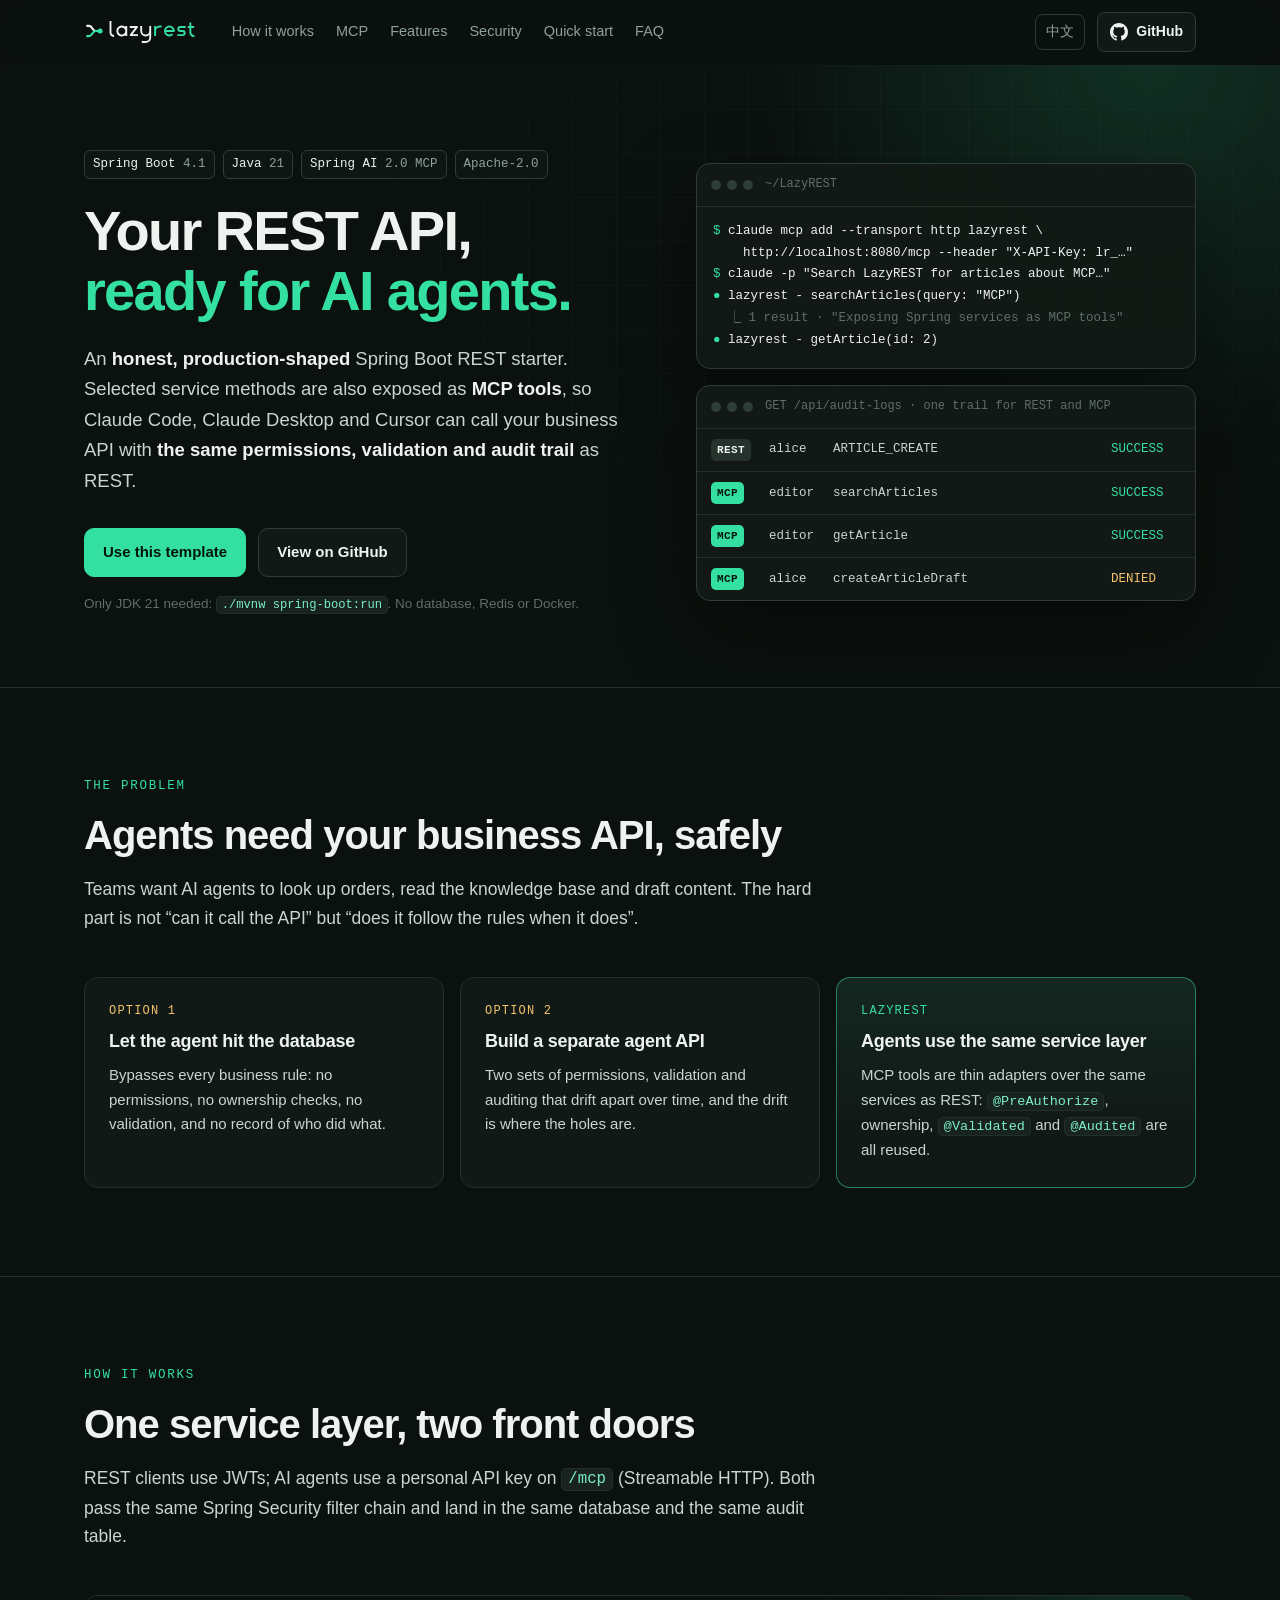
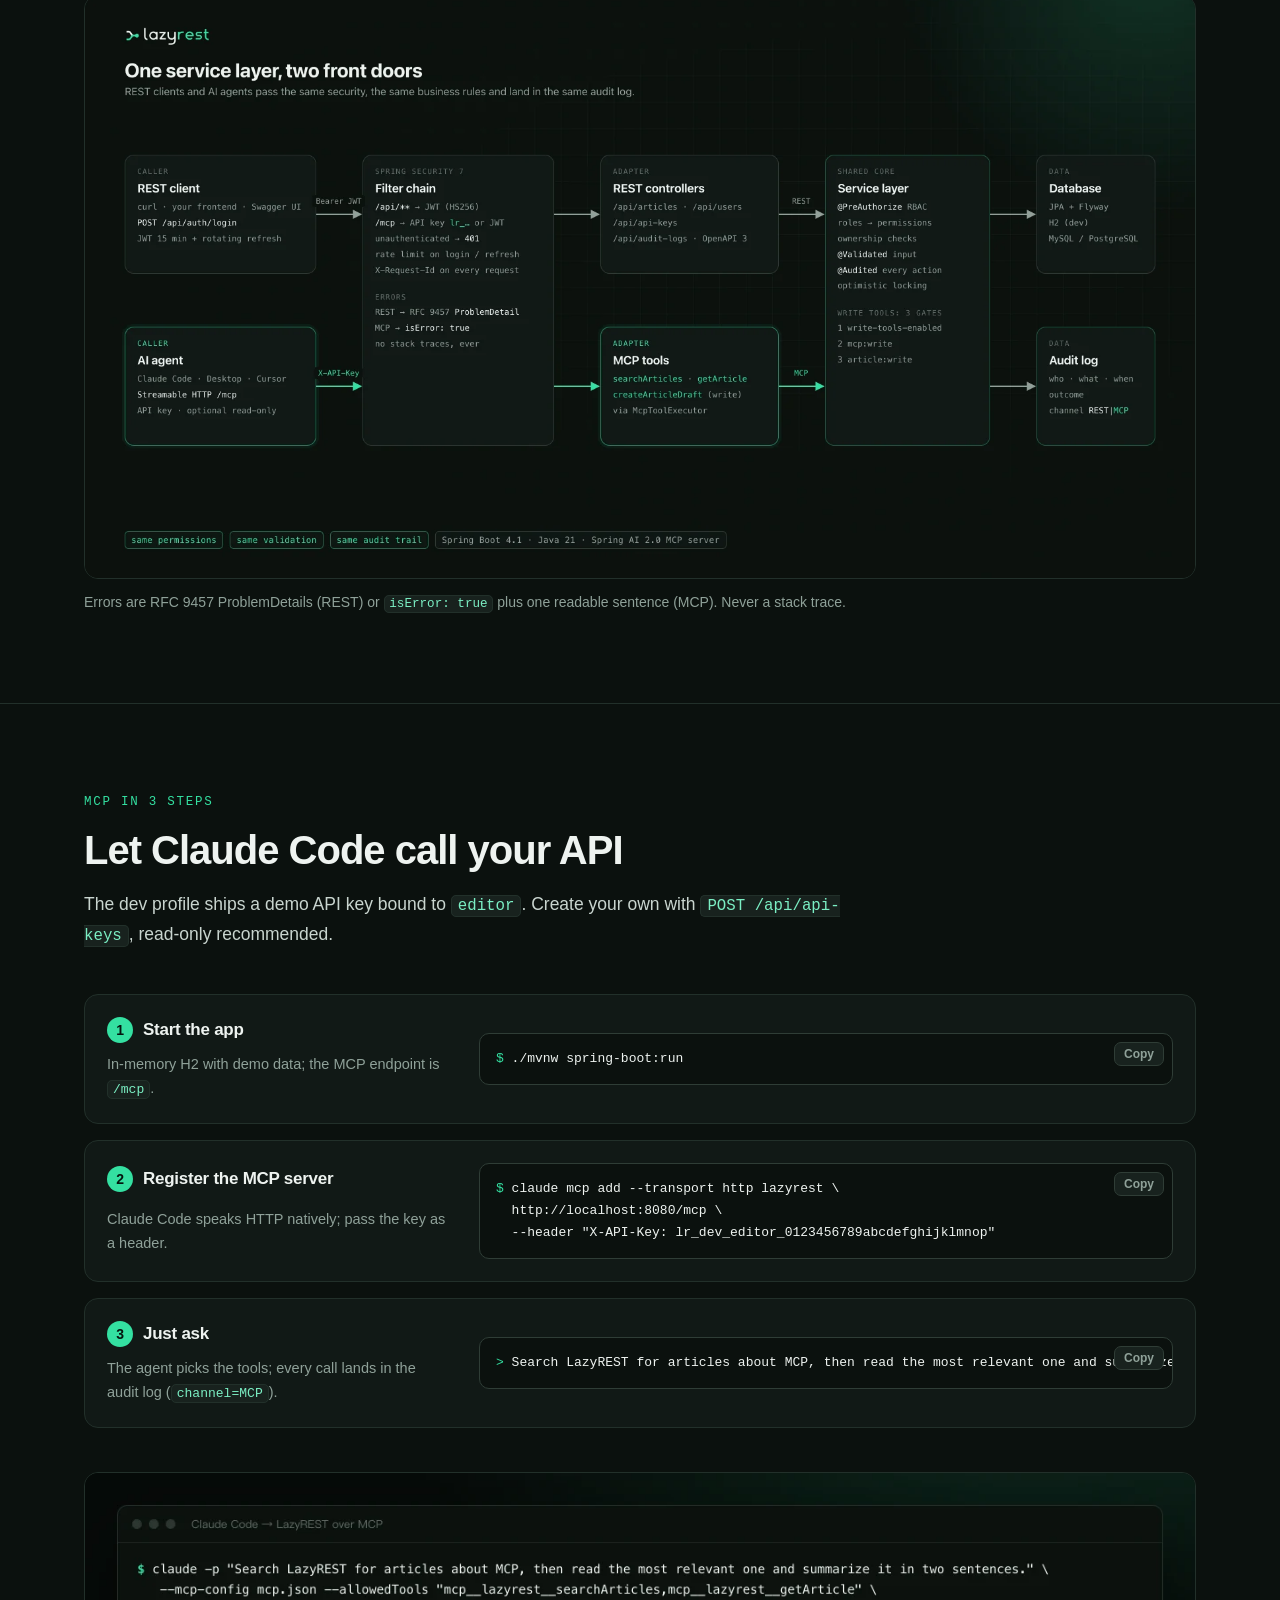
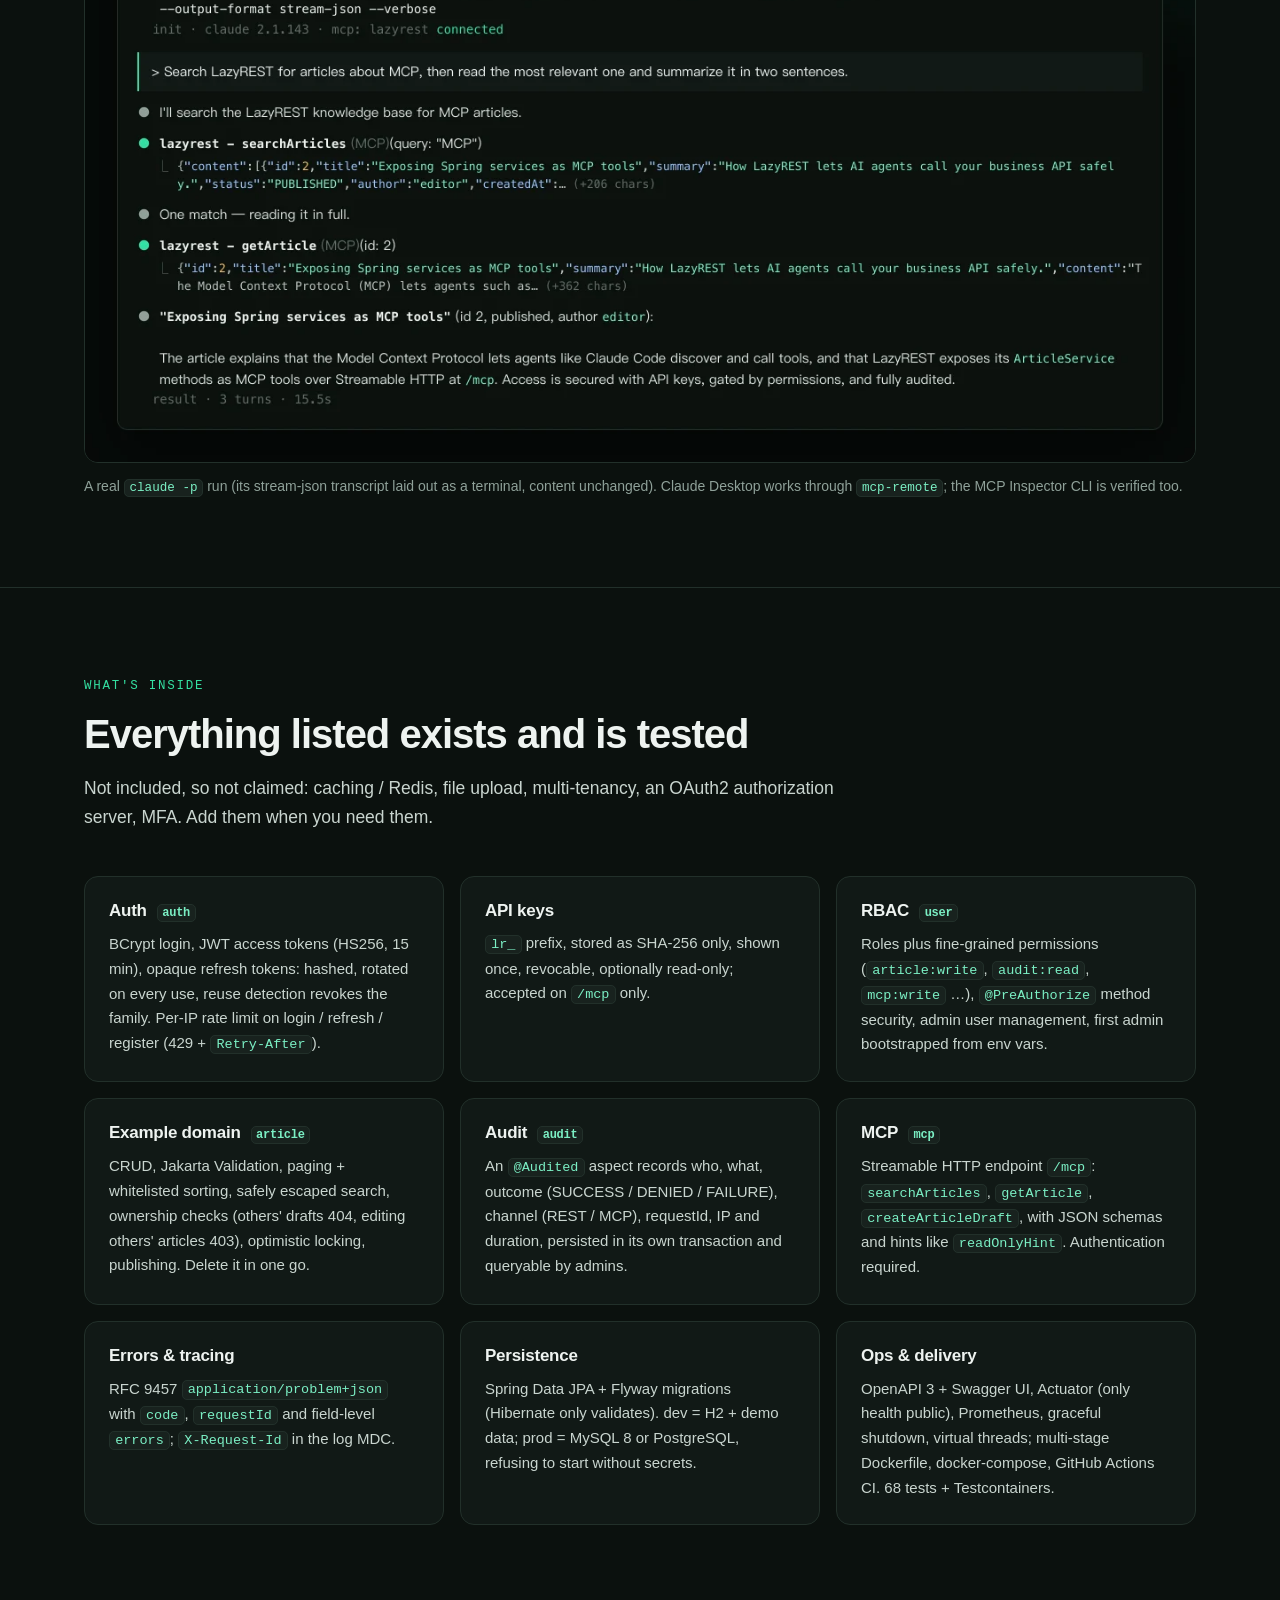
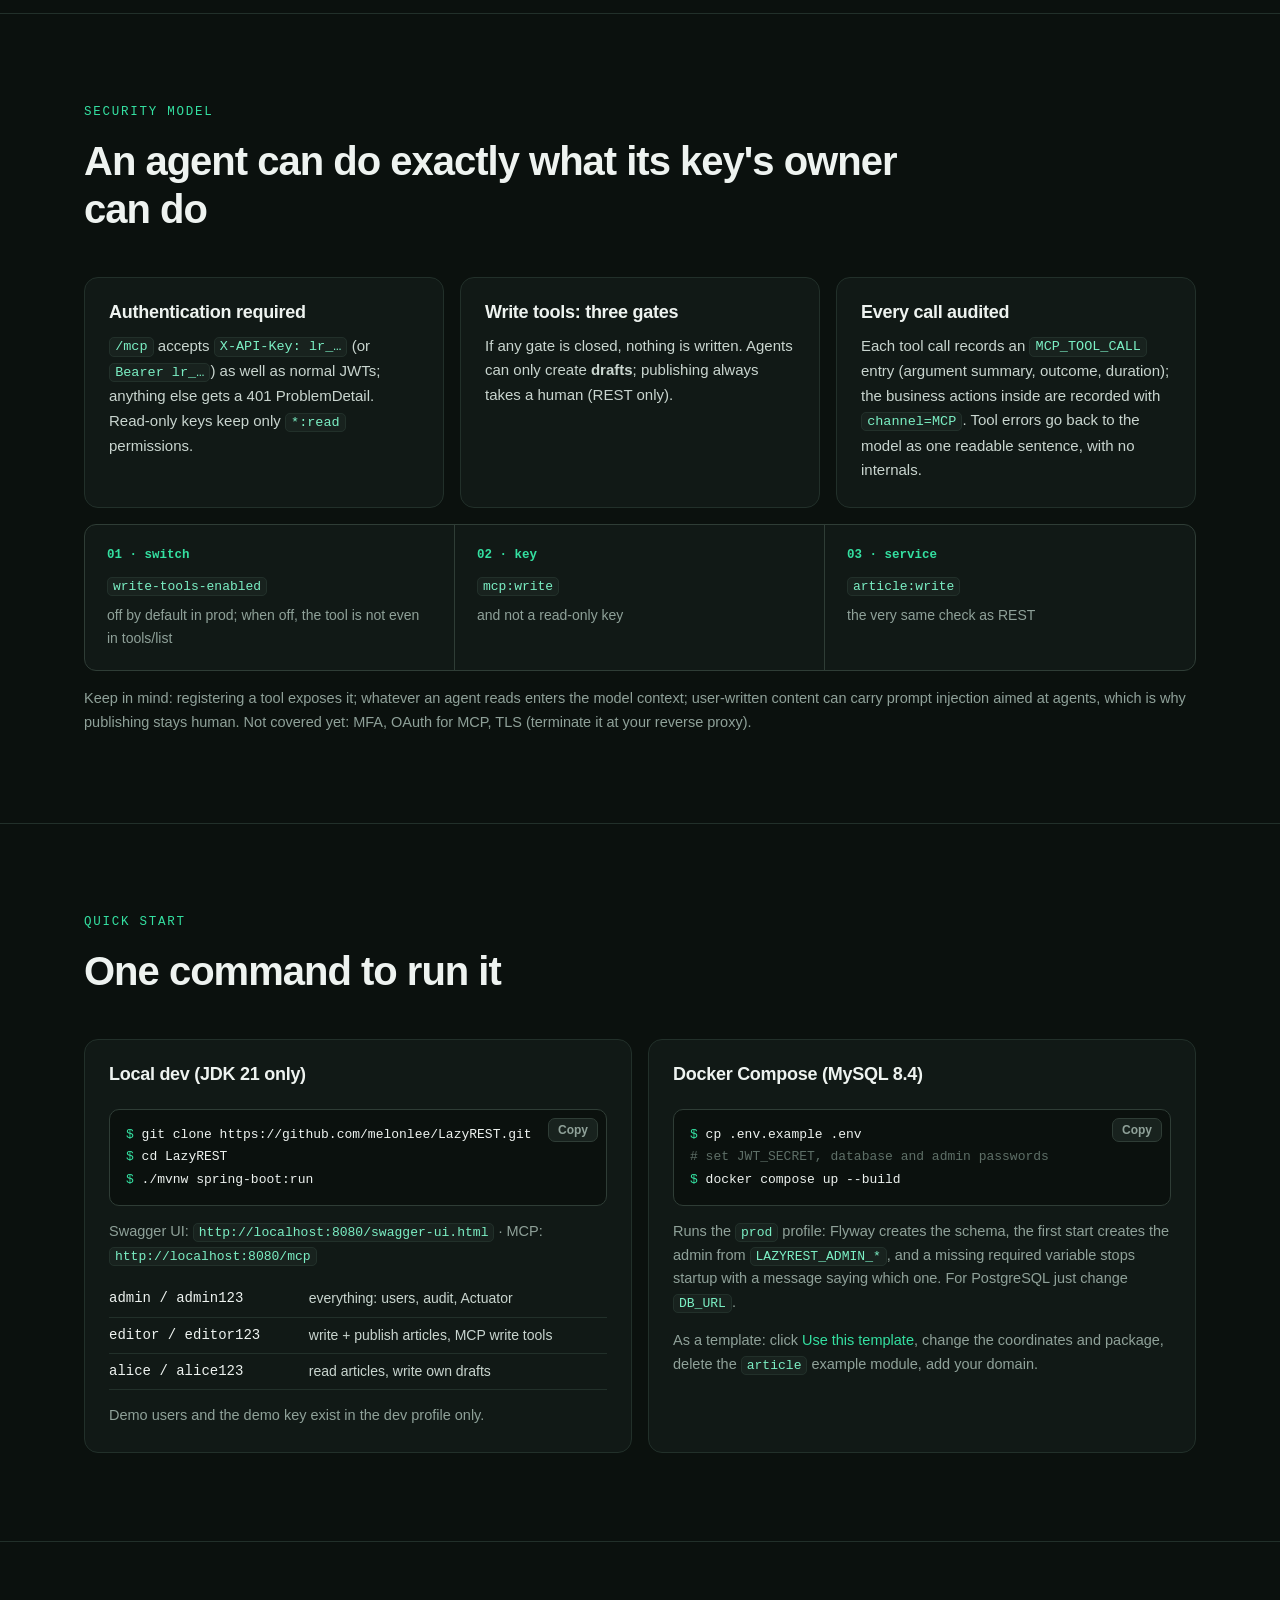
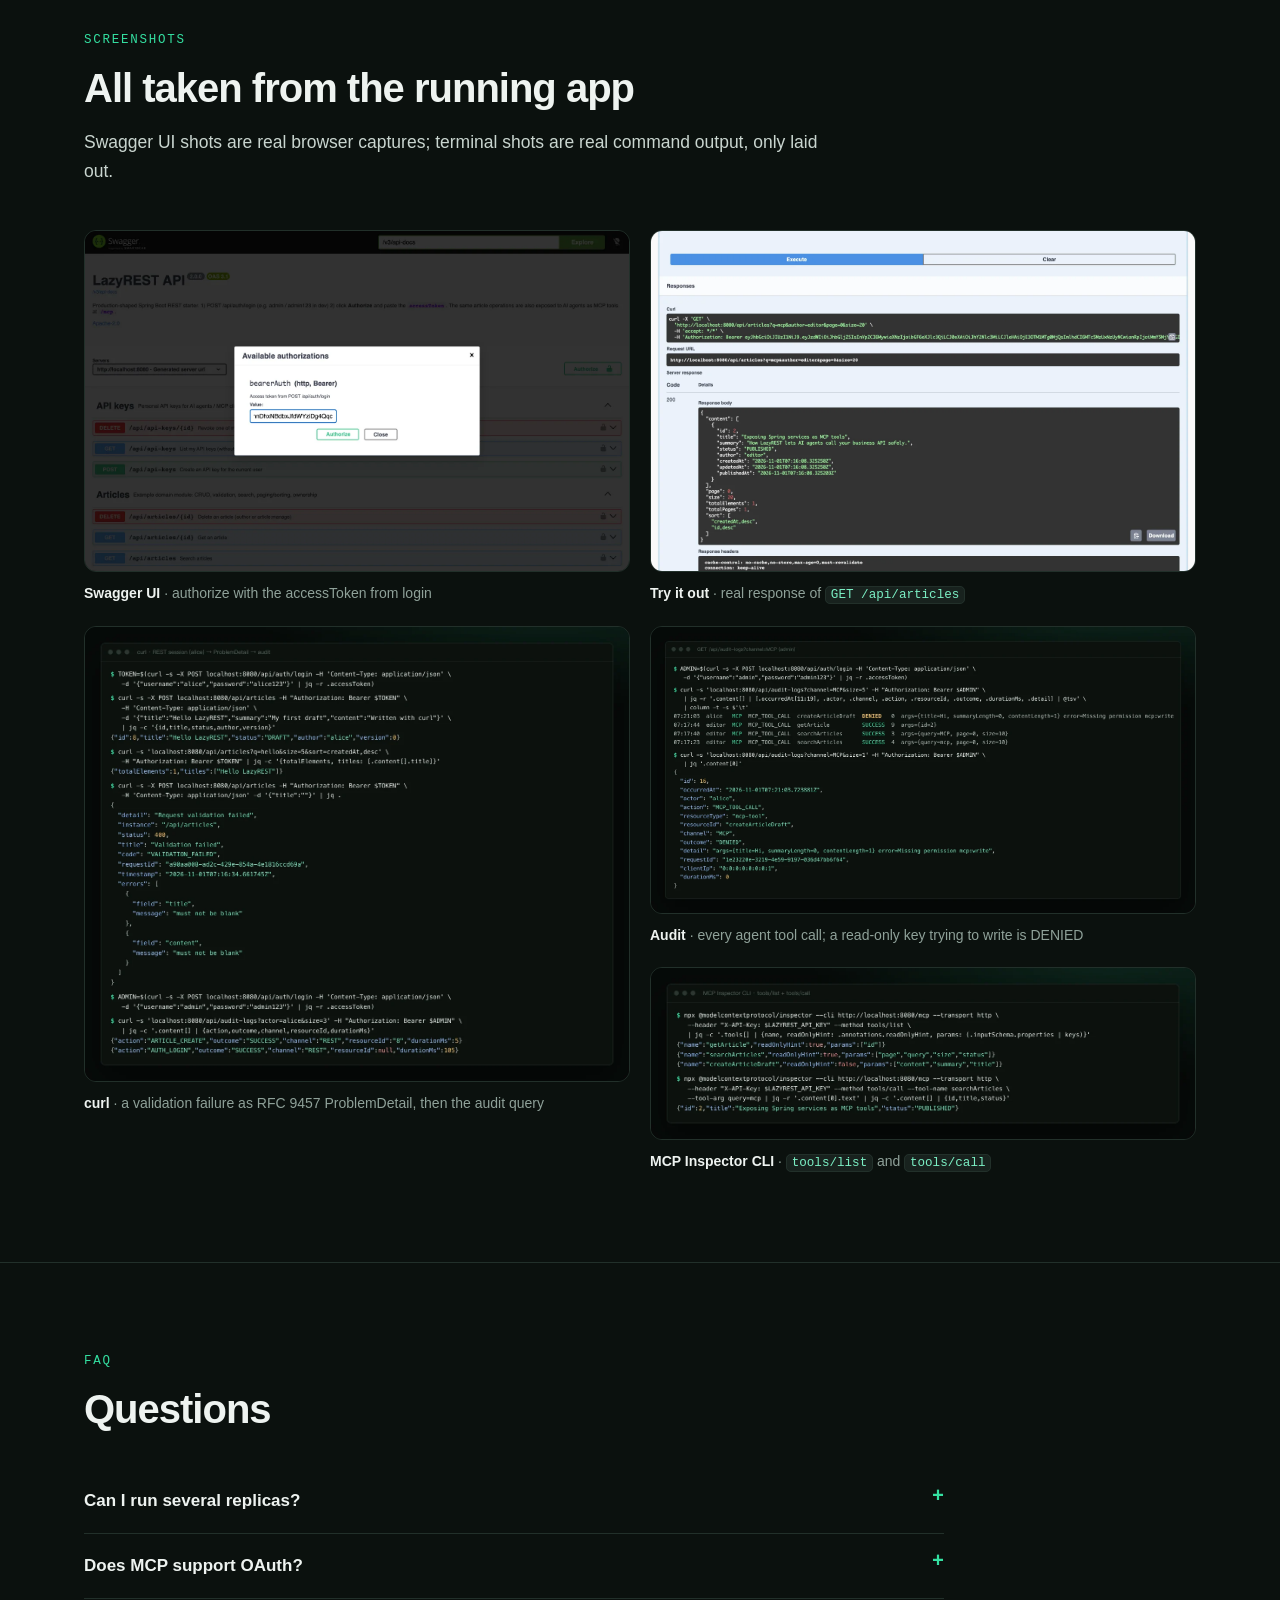
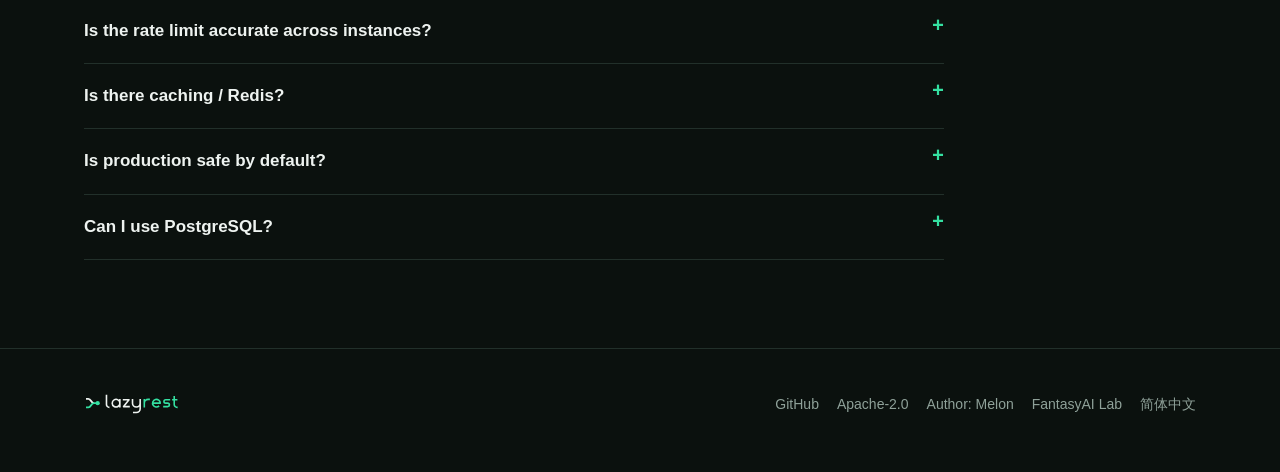
==== website/en/index.html @ a3464ba6 "feat(website): add static bilingual landing page (zh primary, en) No build step, no external request" ====
<!doctype html>
<html lang="en">
<head>
  <meta charset="utf-8" />
  <meta name="viewport" content="width=device-width, initial-scale=1" />
  <title>LazyREST: your REST API, ready for AI agents · Spring Boot + MCP starter</title>
  <meta name="description" content="LazyREST is an honest, production-shaped Spring Boot 4.1 / Java 21 REST starter whose endpoints are also MCP tools for AI agents like Claude Code: same permissions, same audit trail. JWT + rotating refresh tokens, API keys, RBAC, RFC 9457, Flyway, Docker." />
  <meta name="theme-color" content="#0B110E" />
  <meta name="color-scheme" content="dark" />

  <link rel="canonical" href="https://melonlee.github.io/LazyREST/en/" />
  <link rel="alternate" hreflang="zh-CN" href="https://melonlee.github.io/LazyREST/" />
  <link rel="alternate" hreflang="en" href="https://melonlee.github.io/LazyREST/en/" />
  <link rel="alternate" hreflang="x-default" href="https://melonlee.github.io/LazyREST/" />
  <meta property="og:type" content="website" />
  <meta property="og:url" content="https://melonlee.github.io/LazyREST/en/" />
  <meta property="og:site_name" content="LazyREST" />
  <meta property="og:locale" content="en_US" />
  <meta property="og:locale:alternate" content="zh_CN" />
  <meta property="og:title" content="LazyREST: your REST API, ready for AI agents" />
  <meta property="og:description" content="A Spring Boot 4.1 REST starter whose endpoints are also MCP tools: same permissions, same audit trail." />
  <meta property="og:image" content="https://melonlee.github.io/LazyREST/assets/lazyrest-social-preview.png" />
  <meta property="og:image:width" content="1280" />
  <meta property="og:image:height" content="640" />
  <meta property="og:image:alt" content="LazyREST: Your REST API, ready for AI agents" />
  <meta name="twitter:card" content="summary_large_image" />
  <meta name="twitter:title" content="LazyREST: your REST API, ready for AI agents" />
  <meta name="twitter:description" content="A Spring Boot 4.1 REST starter whose endpoints are also MCP tools: same permissions, same audit trail." />
  <meta name="twitter:image" content="https://melonlee.github.io/LazyREST/assets/lazyrest-social-preview.png" />

  <link rel="icon" href="../assets/favicon.svg" type="image/svg+xml" />
  <link rel="apple-touch-icon" href="../assets/apple-touch-icon.png" />
  <link rel="stylesheet" href="../assets/site.css" />
  <script src="../assets/site.js" defer></script>
</head>
<body>
  <a class="skip" href="#main">Skip to content</a>

  <header class="site-header">
    <nav class="wrap nav" aria-label="Main">
      <a class="brand" href="./" aria-label="LazyREST home"><img src="../assets/lazyrest-logo-dark.svg" alt="LazyREST" width="124" height="29" /></a>
      <div class="nav-links">
        <a href="#how">How it works</a>
        <a href="#mcp">MCP</a>
        <a href="#inside">Features</a>
        <a href="#security">Security</a>
        <a href="#quickstart">Quick start</a>
        <a href="#faq">FAQ</a>
      </div>
      <div class="nav-right">
        <a class="lang" href="../" hreflang="zh-CN" lang="zh-CN">中文</a>
        <a class="btn sm" href="https://github.com/melonlee/LazyREST">
          <svg viewBox="0 0 16 16" aria-hidden="true"><path fill="currentColor" d="M8 0C3.58 0 0 3.58 0 8c0 3.54 2.29 6.53 5.47 7.59.4.07.55-.17.55-.38 0-.19-.01-.82-.01-1.49-2.01.37-2.53-.49-2.69-.94-.09-.23-.48-.94-.82-1.13-.28-.15-.68-.52-.01-.53.63-.01 1.08.58 1.23.82.72 1.21 1.87.87 2.33.66.07-.52.28-.87.51-1.07-1.78-.2-3.64-.89-3.64-3.95 0-.87.31-1.59.82-2.15-.08-.2-.36-1.02.08-2.12 0 0 .67-.21 2.2.82.64-.18 1.32-.27 2-.27.68 0 1.36.09 2 .27 1.53-1.04 2.2-.82 2.2-.82.44 1.1.16 1.92.08 2.12.51.56.82 1.27.82 2.15 0 3.07-1.87 3.75-3.65 3.95.29.25.54.73.54 1.48 0 1.07-.01 1.93-.01 2.2 0 .21.15.46.55.38A8.013 8.013 0 0016 8c0-4.42-3.58-8-8-8z"/></svg>
          <span class="gh-text">GitHub</span>
        </a>
      </div>
    </nav>
  </header>

  <main id="main">
    <div class="hero">
      <div class="wrap">
        <div>
          <div class="eyebrow"><span><b>Spring Boot</b> 4.1</span><span><b>Java</b> 21</span><span><b>Spring AI</b> 2.0 MCP</span><span>Apache-2.0</span></div>
          <h1>Your REST API,<br /><em>ready for AI agents.</em></h1>
          <p class="lead">An <b>honest, production-shaped</b> Spring Boot REST starter. Selected service methods are also exposed as <b>MCP tools</b>, so Claude Code, Claude Desktop and Cursor can call your business API with <b>the same permissions, validation and audit trail</b> as REST.</p>
          <div class="cta">
            <a class="btn primary" href="https://github.com/melonlee/LazyREST/generate">Use this template</a>
            <a class="btn" href="https://github.com/melonlee/LazyREST">View on GitHub</a>
          </div>
          <p class="note">Only JDK 21 needed: <code>./mvnw spring-boot:run</code>. No database, Redis or Docker.</p>
        </div>
        <div class="hero-stack">
          <div class="card term">
            <div class="card-head"><span class="dots"><i></i><i></i><i></i></span><span>~/LazyREST</span></div>
<pre><span class="p">$</span> claude mcp add --transport http lazyrest \
    http://localhost:8080/mcp --header "X-API-Key: lr_…"
<span class="p">$</span> claude -p "Search LazyREST for articles about MCP…"
<span class="m">●</span> lazyrest - searchArticles(query: "MCP")
<span class="c">  ⎿ 1 result · "Exposing Spring services as MCP tools"</span>
<span class="m">●</span> lazyrest - getArticle(id: 2)</pre>
          </div>
          <div class="card">
            <div class="card-head"><span class="dots"><i></i><i></i><i></i></span><span>GET /api/audit-logs · one trail for REST and MCP</span></div>
            <div class="audit-rows" role="table" aria-label="Audit log sample (real entries)">
              <div class="row" role="row"><span class="tag rest">REST</span><span>alice</span><span>ARTICLE_CREATE</span><span class="ok">SUCCESS</span></div>
              <div class="row" role="row"><span class="tag mcp">MCP</span><span>editor</span><span>searchArticles</span><span class="ok">SUCCESS</span></div>
              <div class="row" role="row"><span class="tag mcp">MCP</span><span>editor</span><span>getArticle</span><span class="ok">SUCCESS</span></div>
              <div class="row" role="row"><span class="tag mcp">MCP</span><span>alice</span><span>createArticleDraft</span><span class="deny">DENIED</span></div>
            </div>
          </div>
        </div>
      </div>
    </div>

    <section id="problem">
      <div class="wrap">
        <p class="kicker">The problem</p>
        <h2 class="sec-title">Agents need your business API, safely</h2>
        <p class="sec-lead">Teams want AI agents to look up orders, read the knowledge base and draft content. The hard part is not “can it call the API” but “does it follow the rules when it does”.</p>
        <div class="grid g3">
          <div class="tile bad"><div class="label">Option 1</div><h3>Let the agent hit the database</h3><p>Bypasses every business rule: no permissions, no ownership checks, no validation, and no record of who did what.</p></div>
          <div class="tile bad"><div class="label">Option 2</div><h3>Build a separate agent API</h3><p>Two sets of permissions, validation and auditing that drift apart over time, and the drift is where the holes are.</p></div>
          <div class="tile good"><div class="label">LazyREST</div><h3>Agents use the same service layer</h3><p>MCP tools are thin adapters over the same services as REST: <code>@PreAuthorize</code>, ownership, <code>@Validated</code> and <code>@Audited</code> are all reused.</p></div>
        </div>
      </div>
    </section>

    <section id="how">
      <div class="wrap">
        <p class="kicker">How it works</p>
        <h2 class="sec-title">One service layer, two front doors</h2>
        <p class="sec-lead">REST clients use JWTs; AI agents use a personal API key on <code>/mcp</code> (Streamable HTTP). Both pass the same Spring Security filter chain and land in the same database and the same audit table.</p>
        <figure class="figure">
          <img src="../assets/architecture.webp" width="1680" height="880" loading="lazy" alt="Architecture: REST clients and AI agents pass the Spring Security filter chain (JWT / API key, RBAC), reach REST controllers or MCP tools, call the same service layer and write to the database and audit log" />
          <figcaption>Errors are RFC 9457 ProblemDetails (REST) or <code>isError: true</code> plus one readable sentence (MCP). Never a stack trace.</figcaption>
        </figure>
      </div>
    </section>

    <section id="mcp">
      <div class="wrap">
        <p class="kicker">MCP in 3 steps</p>
        <h2 class="sec-title">Let Claude Code call your API</h2>
        <p class="sec-lead">The dev profile ships a demo API key bound to <code>editor</code>. Create your own with <code>POST /api/api-keys</code>, read-only recommended.</p>
        <div class="steps">
          <div class="step">
            <h3>Start the app</h3>
            <p>In-memory H2 with demo data; the MCP endpoint is <code>/mcp</code>.</p>
            <div class="code"><pre><span class="p">$ </span>./mvnw spring-boot:run</pre></div>
          </div>
          <div class="step">
            <h3>Register the MCP server</h3>
            <p>Claude Code speaks HTTP natively; pass the key as a header.</p>
            <div class="code"><pre><span class="p">$ </span>claude mcp add --transport http lazyrest \
  http://localhost:8080/mcp \
  --header "X-API-Key: lr_dev_editor_0123456789abcdefghijklmnop"</pre></div>
          </div>
          <div class="step">
            <h3>Just ask</h3>
            <p>The agent picks the tools; every call lands in the audit log (<code>channel=MCP</code>).</p>
            <div class="code"><pre><span class="p">&gt; </span>Search LazyREST for articles about MCP, then read the most relevant one and summarize it in two sentences.</pre></div>
          </div>
        </div>
        <figure class="figure">
          <img src="../assets/claude-code-mcp.webp" width="1252" height="664" loading="lazy" alt="A real Claude Code session calling the lazyrest searchArticles and getArticle tools and summarizing the result" />
          <figcaption>A real <code>claude -p</code> run (its stream-json transcript laid out as a terminal, content unchanged). Claude Desktop works through <code>mcp-remote</code>; the MCP Inspector CLI is verified too.</figcaption>
        </figure>
      </div>
    </section>

    <section id="inside">
      <div class="wrap">
        <p class="kicker">What's inside</p>
        <h2 class="sec-title">Everything listed exists and is tested</h2>
        <p class="sec-lead">Not included, so not claimed: caching / Redis, file upload, multi-tenancy, an OAuth2 authorization server, MFA. Add them when you need them.</p>
        <div class="feat">
          <div class="tile"><h3>Auth <code>auth</code></h3><p>BCrypt login, JWT access tokens (HS256, 15 min), opaque refresh tokens: hashed, rotated on every use, reuse detection revokes the family. Per-IP rate limit on login / refresh / register (429 + <code>Retry-After</code>).</p></div>
          <div class="tile"><h3>API keys</h3><p><code>lr_</code> prefix, stored as SHA-256 only, shown once, revocable, optionally read-only; accepted on <code>/mcp</code> only.</p></div>
          <div class="tile"><h3>RBAC <code>user</code></h3><p>Roles plus fine-grained permissions (<code>article:write</code>, <code>audit:read</code>, <code>mcp:write</code> …), <code>@PreAuthorize</code> method security, admin user management, first admin bootstrapped from env vars.</p></div>
          <div class="tile"><h3>Example domain <code>article</code></h3><p>CRUD, Jakarta Validation, paging + whitelisted sorting, safely escaped search, ownership checks (others' drafts 404, editing others' articles 403), optimistic locking, publishing. Delete it in one go.</p></div>
          <div class="tile"><h3>Audit <code>audit</code></h3><p>An <code>@Audited</code> aspect records who, what, outcome (SUCCESS / DENIED / FAILURE), channel (REST / MCP), requestId, IP and duration, persisted in its own transaction and queryable by admins.</p></div>
          <div class="tile"><h3>MCP <code>mcp</code></h3><p>Streamable HTTP endpoint <code>/mcp</code>: <code>searchArticles</code>, <code>getArticle</code>, <code>createArticleDraft</code>, with JSON schemas and hints like <code>readOnlyHint</code>. Authentication required.</p></div>
          <div class="tile"><h3>Errors &amp; tracing</h3><p>RFC 9457 <code>application/problem+json</code> with <code>code</code>, <code>requestId</code> and field-level <code>errors</code>; <code>X-Request-Id</code> in the log MDC.</p></div>
          <div class="tile"><h3>Persistence</h3><p>Spring Data JPA + Flyway migrations (Hibernate only validates). dev = H2 + demo data; prod = MySQL 8 or PostgreSQL, refusing to start without secrets.</p></div>
          <div class="tile"><h3>Ops &amp; delivery</h3><p>OpenAPI 3 + Swagger UI, Actuator (only health public), Prometheus, graceful shutdown, virtual threads; multi-stage Dockerfile, docker-compose, GitHub Actions CI. 68 tests + Testcontainers.</p></div>
        </div>
      </div>
    </section>

    <section id="security">
      <div class="wrap">
        <p class="kicker">Security model</p>
        <h2 class="sec-title">An agent can do exactly what its key's owner can do</h2>
        <div class="grid g3">
          <div class="tile"><h3>Authentication required</h3><p><code>/mcp</code> accepts <code>X-API-Key: lr_…</code> (or <code>Bearer lr_…</code>) as well as normal JWTs; anything else gets a 401 ProblemDetail. Read-only keys keep only <code>*:read</code> permissions.</p></div>
          <div class="tile"><h3>Write tools: three gates</h3><p>If any gate is closed, nothing is written. Agents can only create <b>drafts</b>; publishing always takes a human (REST only).</p></div>
          <div class="tile"><h3>Every call audited</h3><p>Each tool call records an <code>MCP_TOOL_CALL</code> entry (argument summary, outcome, duration); the business actions inside are recorded with <code>channel=MCP</code>. Tool errors go back to the model as one readable sentence, with no internals.</p></div>
        </div>
        <div class="gates">
              <div class="gate"><b>01 · switch</b><code>write-tools-enabled</code><p>off by default in prod; when off, the tool is not even in tools/list</p></div>
              <div class="gate"><b>02 · key</b><code>mcp:write</code><p>and not a read-only key</p></div>
              <div class="gate"><b>03 · service</b><code>article:write</code><p>the very same check as REST</p></div>
            </div>
        <p class="honest">Keep in mind: registering a tool exposes it; whatever an agent reads enters the model context; user-written content can carry prompt injection aimed at agents, which is why publishing stays human. Not covered yet: MFA, OAuth for MCP, TLS (terminate it at your reverse proxy).</p>
      </div>
    </section>

    <section id="quickstart">
      <div class="wrap">
        <p class="kicker">Quick start</p>
        <h2 class="sec-title">One command to run it</h2>
        <div class="qs">
          <div class="tile">
            <h3>Local dev (JDK 21 only)</h3>
            <div class="code"><pre><span class="p">$ </span>git clone https://github.com/melonlee/LazyREST.git
<span class="p">$ </span>cd LazyREST
<span class="p">$ </span>./mvnw spring-boot:run</pre></div>
            <p>Swagger UI: <code>http://localhost:8080/swagger-ui.html</code> · MCP: <code>http://localhost:8080/mcp</code></p>
            <table class="users"><tbody>
              <tr><td>admin / admin123</td><td>everything: users, audit, Actuator</td></tr>
              <tr><td>editor / editor123</td><td>write + publish articles, MCP write tools</td></tr>
              <tr><td>alice / alice123</td><td>read articles, write own drafts</td></tr>
            </tbody></table>
            <p>Demo users and the demo key exist in the dev profile only.</p>
          </div>
          <div class="tile">
            <h3>Docker Compose (MySQL 8.4)</h3>
            <div class="code"><pre><span class="p">$ </span>cp .env.example .env
<span class="c"># set JWT_SECRET, database and admin passwords</span>
<span class="p">$ </span>docker compose up --build</pre></div>
            <p>Runs the <code>prod</code> profile: Flyway creates the schema, the first start creates the admin from <code>LAZYREST_ADMIN_*</code>, and a missing required variable stops startup with a message saying which one. For PostgreSQL just change <code>DB_URL</code>.</p>
            <p>As a template: click <a href="https://github.com/melonlee/LazyREST/generate">Use this template</a>, change the coordinates and package, delete the <code>article</code> example module, add your domain.</p>
          </div>
        </div>
      </div>
    </section>

    <section id="screenshots">
      <div class="wrap">
        <p class="kicker">Screenshots</p>
        <h2 class="sec-title">All taken from the running app</h2>
        <p class="sec-lead">Swagger UI shots are real browser captures; terminal shots are real command output, only laid out.</p>
        <div class="shots">
          <figure><img src="../assets/swagger-authorize.webp" width="1440" height="900" loading="lazy" alt="Swagger UI Authorize dialog with the accessToken from login" /><figcaption><b>Swagger UI</b> · authorize with the accessToken from login</figcaption></figure>
          <figure><img src="../assets/swagger-execute.webp" width="1440" height="900" loading="lazy" alt="Swagger UI executing GET /api/articles with a real response" /><figcaption><b>Try it out</b> · real response of <code>GET /api/articles</code></figcaption></figure>
          <figure><img src="../assets/terminal-curl.webp" width="1252" height="1045" loading="lazy" alt="curl session: login, create draft, search, validation failure as ProblemDetail, admin audit query" /><figcaption><b>curl</b> · a validation failure as RFC 9457 ProblemDetail, then the audit query</figcaption></figure>
          <div class="stack"><figure><img src="../assets/terminal-audit.webp" width="1412" height="743" loading="lazy" alt="MCP tool calls in the audit log, including one denied write" /><figcaption><b>Audit</b> · every agent tool call; a read-only key trying to write is DENIED</figcaption></figure>
          <figure><img src="../assets/terminal-inspector.webp" width="1252" height="393" loading="lazy" alt="MCP Inspector CLI output for tools/list and tools/call" /><figcaption><b>MCP Inspector CLI</b> · <code>tools/list</code> and <code>tools/call</code></figcaption></figure></div>
        </div>
      </div>
    </section>

    <section id="faq">
      <div class="wrap">
        <p class="kicker">FAQ</p>
        <h2 class="sec-title">Questions</h2>
        <div class="faq">
          <details><summary>Can I run several replicas?</summary><p>The REST side is stateless, so yes. MCP Streamable HTTP sessions live in memory: use sticky sessions with several replicas, or switch to <code>protocol: STATELESS</code> (and swap the transport bean in <code>McpServerConfig</code> for the stateless variant).</p></details>
          <details><summary>Does MCP support OAuth?</summary><p>Not yet. Authentication is a personal API key (or a normal JWT). OAuth 2.1 for MCP is on the roadmap; until there is an authorization server, LazyREST deliberately does not advertise OAuth metadata in <code>WWW-Authenticate</code>, so clients don't start a login flow that cannot succeed.</p></details>
          <details><summary>Is the rate limit accurate across instances?</summary><p>No. The login / refresh / register limiter is in-memory per instance, so each replica counts on its own. Swap in Bucket4j + Redis when you need a global limit.</p></details>
          <details><summary>Is there caching / Redis?</summary><p>No. Nothing in the example needs it, so v2 does not claim it.</p></details>
          <details><summary>Is production safe by default?</summary><p>With the <code>prod</code> profile, a missing <code>JWT_SECRET</code> or database config stops startup, the dev secret is rejected, MCP write tools, self-registration and Swagger UI are off by default, and Actuator exposes only health.</p></details>
          <details><summary>Can I use PostgreSQL?</summary><p>Yes. Set <code>DB_URL</code> to <code>jdbc:postgresql://host:5432/lazyrest</code> and Flyway picks <code>db/migration/postgresql</code>. CI runs the full flow on MySQL 8.4 and PostgreSQL 17 with Testcontainers.</p></details>
        </div>
      </div>
    </section>
  </main>

  <footer class="site-footer">
    <div class="wrap">
      <img src="../assets/lazyrest-logo-dark.svg" alt="LazyREST" width="94" height="22" loading="lazy" />
      <nav aria-label="Footer">
        <a href="https://github.com/melonlee/LazyREST">GitHub</a>
        <a href="https://github.com/melonlee/LazyREST/blob/HEAD/LICENSE">Apache-2.0</a>
        <a href="https://github.com/melonlee">Author: Melon</a>
        <a href="https://fantasyailab.com/">FantasyAI Lab</a>
        <a href="../" hreflang="zh-CN" lang="zh-CN">简体中文</a>
      </nav>
    </div>
  </footer>
</body>
</html>
---- website/assets/site.css ----
/* LazyREST website. Tokens follow docs/assets/brand/src/brand.css. No web fonts, no CDNs. */
:root {
  --ink: #0B110E;
  --ink-2: #111916;
  --ink-3: #18221E;
  --line: #22302A;
  --line-2: #2F3D36;
  --paper: #EEF3F0;
  --text: #C9D5CF;
  --muted: #8FA199;
  --dim: #5E6F67;
  --mint: #34E0A1;
  --mint-2: #7BEFC4;
  --amber: #F5C26B;
  --sans: -apple-system, BlinkMacSystemFont, "Segoe UI", "PingFang SC", "Hiragino Sans GB", "Microsoft YaHei", "Helvetica Neue", Arial, sans-serif;
  --mono: "SF Mono", ui-monospace, Menlo, Consolas, "Liberation Mono", monospace;
  --wrap: 1160px;
  --r: 14px;
}
* { box-sizing: border-box; }
html { scroll-behavior: smooth; -webkit-text-size-adjust: 100%; }
@media (prefers-reduced-motion: reduce) { html { scroll-behavior: auto; } }
body { margin: 0; background: var(--ink); color: var(--text); font: 16px/1.65 var(--sans); -webkit-font-smoothing: antialiased; overflow-x: hidden; }
img { max-width: 100%; height: auto; display: block; }
a { color: var(--mint); text-decoration: none; }
a:hover { text-decoration: underline; text-underline-offset: 3px; }
code, pre, kbd { font-family: var(--mono); }
code { font-size: .9em; color: var(--mint-2); background: var(--ink-3); border: 1px solid var(--line); padding: .08em .38em; border-radius: 5px; overflow-wrap: anywhere; }
h1, h2, h3, h4 { color: var(--paper); line-height: 1.2; margin: 0; letter-spacing: -.015em; }
p { margin: 0; }
.wrap { max-width: var(--wrap); margin: 0 auto; padding: 0 24px; }
.skip { position: absolute; left: -9999px; top: 8px; background: var(--mint); color: var(--ink); padding: 8px 12px; border-radius: 8px; z-index: 100; }
.skip:focus { left: 8px; }
:focus-visible { outline: 2px solid var(--mint); outline-offset: 2px; border-radius: 4px; }

/* header */
.site-header { position: sticky; top: 0; z-index: 50; background: rgba(11,17,14,.82); backdrop-filter: saturate(140%) blur(10px); -webkit-backdrop-filter: saturate(140%) blur(10px); border-bottom: 1px solid transparent; transition: border-color .2s; }
.site-header.scrolled { border-bottom-color: var(--line); }
.nav { display: flex; align-items: center; gap: 28px; height: 64px; }
.brand img { height: 26px; width: auto; }
.nav-links { display: flex; gap: 22px; margin-left: 8px; }
.nav-links a { color: var(--muted); font-size: 14.5px; }
.nav-links a:hover { color: var(--paper); text-decoration: none; }
.nav-right { margin-left: auto; display: flex; align-items: center; gap: 12px; }
.lang { color: var(--muted); font-size: 14px; border: 1px solid var(--line-2); border-radius: 8px; padding: 5px 10px; }
.lang:hover { color: var(--paper); text-decoration: none; border-color: var(--muted); }

/* buttons */
.btn { display: inline-flex; align-items: center; gap: 8px; font-weight: 600; font-size: 15px; border-radius: 10px; padding: 11px 18px; border: 1px solid var(--line-2); color: var(--paper); background: var(--ink-2); white-space: nowrap; }
.btn:hover { text-decoration: none; border-color: var(--muted); }
.btn.primary { background: var(--mint); color: #04150E; border-color: var(--mint); }
.btn.primary:hover { background: var(--mint-2); border-color: var(--mint-2); }
.btn.sm { padding: 7px 12px; font-size: 14px; border-radius: 8px; }
.btn svg { width: 18px; height: 18px; flex: none; }

/* hero */
.hero { position: relative; padding: 84px 0 72px; overflow: hidden; }
.hero::before { content: ""; position: absolute; inset: 0; background-image: linear-gradient(var(--ink-3) 1px, transparent 1px), linear-gradient(90deg, var(--ink-3) 1px, transparent 1px); background-size: 44px 44px; opacity: .5; -webkit-mask-image: radial-gradient(ellipse at 70% 30%, #000, transparent 70%); mask-image: radial-gradient(ellipse at 70% 30%, #000, transparent 70%); pointer-events: none; }
.hero::after { content: ""; position: absolute; width: 900px; height: 900px; right: -320px; top: -460px; background: radial-gradient(circle, rgba(52,224,161,.15), transparent 62%); pointer-events: none; }
.hero .wrap { position: relative; z-index: 1; display: grid; grid-template-columns: minmax(0, 1fr) minmax(0, 500px); gap: 52px; align-items: center; }
.eyebrow { display: inline-flex; flex-wrap: wrap; gap: 8px; font-family: var(--mono); font-size: 12.5px; color: var(--muted); margin-bottom: 22px; }
.eyebrow span { border: 1px solid var(--line-2); border-radius: 6px; padding: 3px 8px; background: rgba(17,25,22,.7); }
.eyebrow b { color: var(--paper); font-weight: 500; }
.hero h1 { font-size: clamp(34px, 4.6vw, 56px); line-height: 1.08; letter-spacing: -.03em; font-weight: 800; }
.hero h1 em { font-style: normal; color: var(--mint); }
.hero .lead { margin-top: 22px; font-size: 18.5px; line-height: 1.65; color: var(--text); max-width: 600px; }
.hero .lead b { color: var(--paper); }
.cta { display: flex; flex-wrap: wrap; gap: 12px; margin-top: 32px; }
.hero .note { margin-top: 16px; font-size: 13.5px; color: var(--dim); }

/* cards / terminal */
.card { background: rgba(17,25,22,.94); border: 1px solid var(--line-2); border-radius: var(--r); overflow: hidden; box-shadow: 0 30px 80px rgba(0,0,0,.4); }
.card-head { display: flex; align-items: center; gap: 8px; padding: 11px 14px; border-bottom: 1px solid var(--line); font-family: var(--mono); font-size: 12px; color: var(--dim); min-width: 0; }
.card-head > span:last-child { overflow: hidden; text-overflow: ellipsis; white-space: nowrap; }
.dots { display: flex; gap: 6px; margin-right: 4px; flex: none; }
.dots i { width: 10px; height: 10px; border-radius: 50%; background: var(--line-2); display: block; }
.term pre { margin: 0; padding: 14px 16px 16px; font-size: 12.5px; line-height: 1.75; color: var(--paper); overflow-x: auto; }
.term .p, .term .m { color: var(--mint); }
.term .c { color: var(--dim); }
.hero-stack { display: grid; gap: 16px; min-width: 0; }
.audit-rows { font-family: var(--mono); font-size: 12.5px; }
.audit-rows .row { display: grid; grid-template-columns: 50px 56px minmax(0, 1fr) 70px; gap: 8px; align-items: center; padding: 10px 14px; border-bottom: 1px solid var(--line); }
.audit-rows .row:last-child { border-bottom: 0; }
.audit-rows .row > span { overflow: hidden; text-overflow: ellipsis; white-space: nowrap; }
.tag { justify-self: start; font-size: 11px; font-weight: 700; letter-spacing: .04em; padding: 2px 6px; border-radius: 5px; }
.tag.rest { color: var(--paper); background: #26332D; }
.tag.mcp { color: #04150E; background: var(--mint); }
.ok { color: var(--mint); }
.deny { color: var(--amber); }

/* sections */
section { padding: 88px 0; border-top: 1px solid var(--line); scroll-margin-top: 64px; }
.kicker { font-family: var(--mono); font-size: 12.5px; letter-spacing: .14em; text-transform: uppercase; color: var(--mint); margin-bottom: 14px; }
.sec-title { font-size: clamp(28px, 3.6vw, 40px); letter-spacing: -.025em; font-weight: 750; max-width: 820px; }
.sec-lead { margin-top: 16px; font-size: 17.5px; color: var(--text); max-width: 760px; }
.grid { display: grid; gap: 16px; margin-top: 44px; }
.g3 { grid-template-columns: repeat(3, minmax(0, 1fr)); }
.g4 { grid-template-columns: repeat(4, minmax(0, 1fr)); }
.g2 { grid-template-columns: repeat(2, minmax(0, 1fr)); }
.tile { background: var(--ink-2); border: 1px solid var(--line); border-radius: var(--r); padding: 24px; min-width: 0; }
.tile h3 { font-size: 18px; margin-bottom: 10px; }
.tile p, .tile li { font-size: 15px; color: var(--text); }
.tile ul { margin: 0; padding-left: 18px; }
.tile li + li { margin-top: 4px; }
.tile .label { font-family: var(--mono); font-size: 12px; color: var(--dim); text-transform: uppercase; letter-spacing: .1em; margin-bottom: 10px; }
.tile.bad .label { color: var(--amber); }
.tile.good { border-color: rgba(52,224,161,.5); background: linear-gradient(180deg, rgba(52,224,161,.07), rgba(52,224,161,0) 70%), var(--ink-2); }
.tile.good .label { color: var(--mint); }
.figure { margin: 44px 0 0; }
.figure img { border-radius: var(--r); border: 1px solid var(--line); background: var(--ink-2); width: 100%; }
.figure figcaption { margin-top: 12px; font-size: 14px; color: var(--muted); }

/* steps */
.steps { display: grid; gap: 16px; margin-top: 44px; grid-template-columns: repeat(3, minmax(0, 1fr)); counter-reset: s; }
.step { background: var(--ink-2); border: 1px solid var(--line); border-radius: var(--r); padding: 22px; min-width: 0; display: flex; flex-direction: column; gap: 12px; }
.step h3 { font-size: 17px; display: flex; align-items: center; gap: 10px; }
.step h3::before { counter-increment: s; content: counter(s); display: inline-grid; place-items: center; width: 26px; height: 26px; border-radius: 50%; background: var(--mint); color: #04150E; font-size: 14px; font-weight: 800; flex: none; }
.step p { font-size: 14.5px; color: var(--muted); }
.code { position: relative; background: var(--ink); border: 1px solid var(--line-2); border-radius: 10px; min-width: 0; }
.code pre { margin: 0; padding: 14px 16px; padding-right: 64px; font-size: 13px; line-height: 1.7; color: var(--paper); overflow-x: auto; white-space: pre; }
.code .p { color: var(--mint); user-select: none; }
.code .c { color: var(--dim); }
.copy { position: absolute; top: 8px; right: 8px; font: 600 12px var(--sans); color: var(--muted); background: var(--ink-3); border: 1px solid var(--line-2); border-radius: 7px; padding: 4px 9px; cursor: pointer; }
.copy:hover { color: var(--paper); border-color: var(--muted); }
.copy.done { color: var(--mint); border-color: var(--mint); }

/* features */
.feat { display: grid; grid-template-columns: repeat(3, minmax(0, 1fr)); gap: 16px; margin-top: 44px; }
.feat .tile h3 { display: flex; align-items: baseline; gap: 10px; font-size: 17px; }
.feat .tile h3 code { font-size: 12px; }

/* security */
.gates { display: grid; grid-template-columns: repeat(3, minmax(0, 1fr)); gap: 0; margin-top: 16px; border: 1px solid var(--line-2); border-radius: 12px; overflow: hidden; }
.gate { padding: 16px; border-right: 1px solid var(--line-2); min-width: 0; }
.gate:last-child { border-right: 0; }
.gate b { display: block; font-family: var(--mono); font-size: 12px; color: var(--mint); margin-bottom: 6px; }
.gate code { font-size: 12px; }
.gate p { font-size: 14px; color: var(--muted); margin-top: 6px; }
.honest { margin-top: 16px; font-size: 14.5px; color: var(--muted); }

/* quick start */
.qs { display: grid; grid-template-columns: repeat(2, minmax(0, 1fr)); gap: 16px; margin-top: 44px; }
.qs .tile { display: flex; flex-direction: column; gap: 14px; }
.qs .tile p { color: var(--muted); font-size: 14.5px; }
.users { width: 100%; border-collapse: collapse; font-size: 14px; }
.users td { padding: 6px 0; border-bottom: 1px solid var(--line); color: var(--text); }
.users td:first-child { font-family: var(--mono); color: var(--paper); padding-right: 12px; white-space: nowrap; }

/* screenshots */
.shots { display: grid; grid-template-columns: repeat(2, minmax(0, 1fr)); gap: 20px; margin-top: 44px; }
.shots figure { margin: 0; min-width: 0; }
.shots img { border-radius: 12px; border: 1px solid var(--line); background: var(--ink-2); width: 100%; }
.shots figcaption { margin-top: 10px; font-size: 14px; color: var(--muted); }
.shots figcaption b { color: var(--paper); font-weight: 600; }
.shots .wide { grid-column: 1 / -1; }

/* faq */
.faq { margin-top: 36px; max-width: 860px; }
.faq details { border-bottom: 1px solid var(--line); padding: 18px 0; }
.faq summary { cursor: pointer; color: var(--paper); font-weight: 600; font-size: 17px; list-style: none; display: flex; justify-content: space-between; gap: 16px; }
.faq summary::-webkit-details-marker { display: none; }
.faq summary::after { content: "+"; color: var(--mint); font-family: var(--mono); font-size: 20px; line-height: 1; }
.faq details[open] summary::after { content: "–"; }
.faq details p { margin-top: 12px; font-size: 15.5px; color: var(--text); }

/* footer */
.site-footer { border-top: 1px solid var(--line); padding: 44px 0 56px; font-size: 14px; color: var(--muted); }
.site-footer .wrap { display: flex; flex-wrap: wrap; justify-content: space-between; gap: 20px; align-items: center; }
.site-footer img { height: 22px; width: auto; }
.site-footer nav { display: flex; flex-wrap: wrap; gap: 18px; }
.site-footer a { color: var(--muted); }
.site-footer a:hover { color: var(--paper); }

/* responsive */
@media (max-width: 1020px) {
  .nav-links { display: none; }
  .hero .wrap { grid-template-columns: minmax(0, 1fr); gap: 44px; }
  .feat, .g4 { grid-template-columns: repeat(2, minmax(0, 1fr)); }
  .steps, .g3 { grid-template-columns: minmax(0, 1fr); }
}
@media (max-width: 720px) {
  .wrap { padding: 0 18px; }
  .hero { padding: 52px 0 56px; }
  .hero .lead { font-size: 16.5px; }
  section { padding: 64px 0; }
  .feat, .g4, .g2, .qs, .shots { grid-template-columns: minmax(0, 1fr); }
  .gates { grid-template-columns: minmax(0, 1fr); }
  .gate { border-right: 0; border-bottom: 1px solid var(--line-2); }
  .gate:last-child { border-bottom: 0; }
  .nav { gap: 12px; }
  .nav-right .gh-text { display: none; }
  .audit-rows .row { grid-template-columns: 46px 50px minmax(0, 1fr) 64px; font-size: 11.5px; padding: 9px 12px; }
  .term pre { font-size: 12px; }
  .cta .btn { flex: 1 1 auto; justify-content: center; }
}

/* layout refinements */
.steps { grid-template-columns: minmax(0, 1fr); }
.step { display: grid; grid-template-columns: minmax(0, 340px) minmax(0, 1fr); gap: 10px 32px; align-items: center; }
.step h3 { grid-column: 1; }
.step p { grid-column: 1; }
.step .code { grid-column: 2; grid-row: 1 / span 2; }
.gates { margin-top: 16px; background: var(--ink-2); }
.gate { padding: 20px 22px; }
.gate b { font-size: 12.5px; }
.gate code { font-size: 13px; }
.shots .stack { display: grid; gap: 20px; align-content: start; min-width: 0; }
@media (max-width: 860px) {
  .step { grid-template-columns: minmax(0, 1fr); }
  .step .code { grid-column: 1; grid-row: auto; }
}
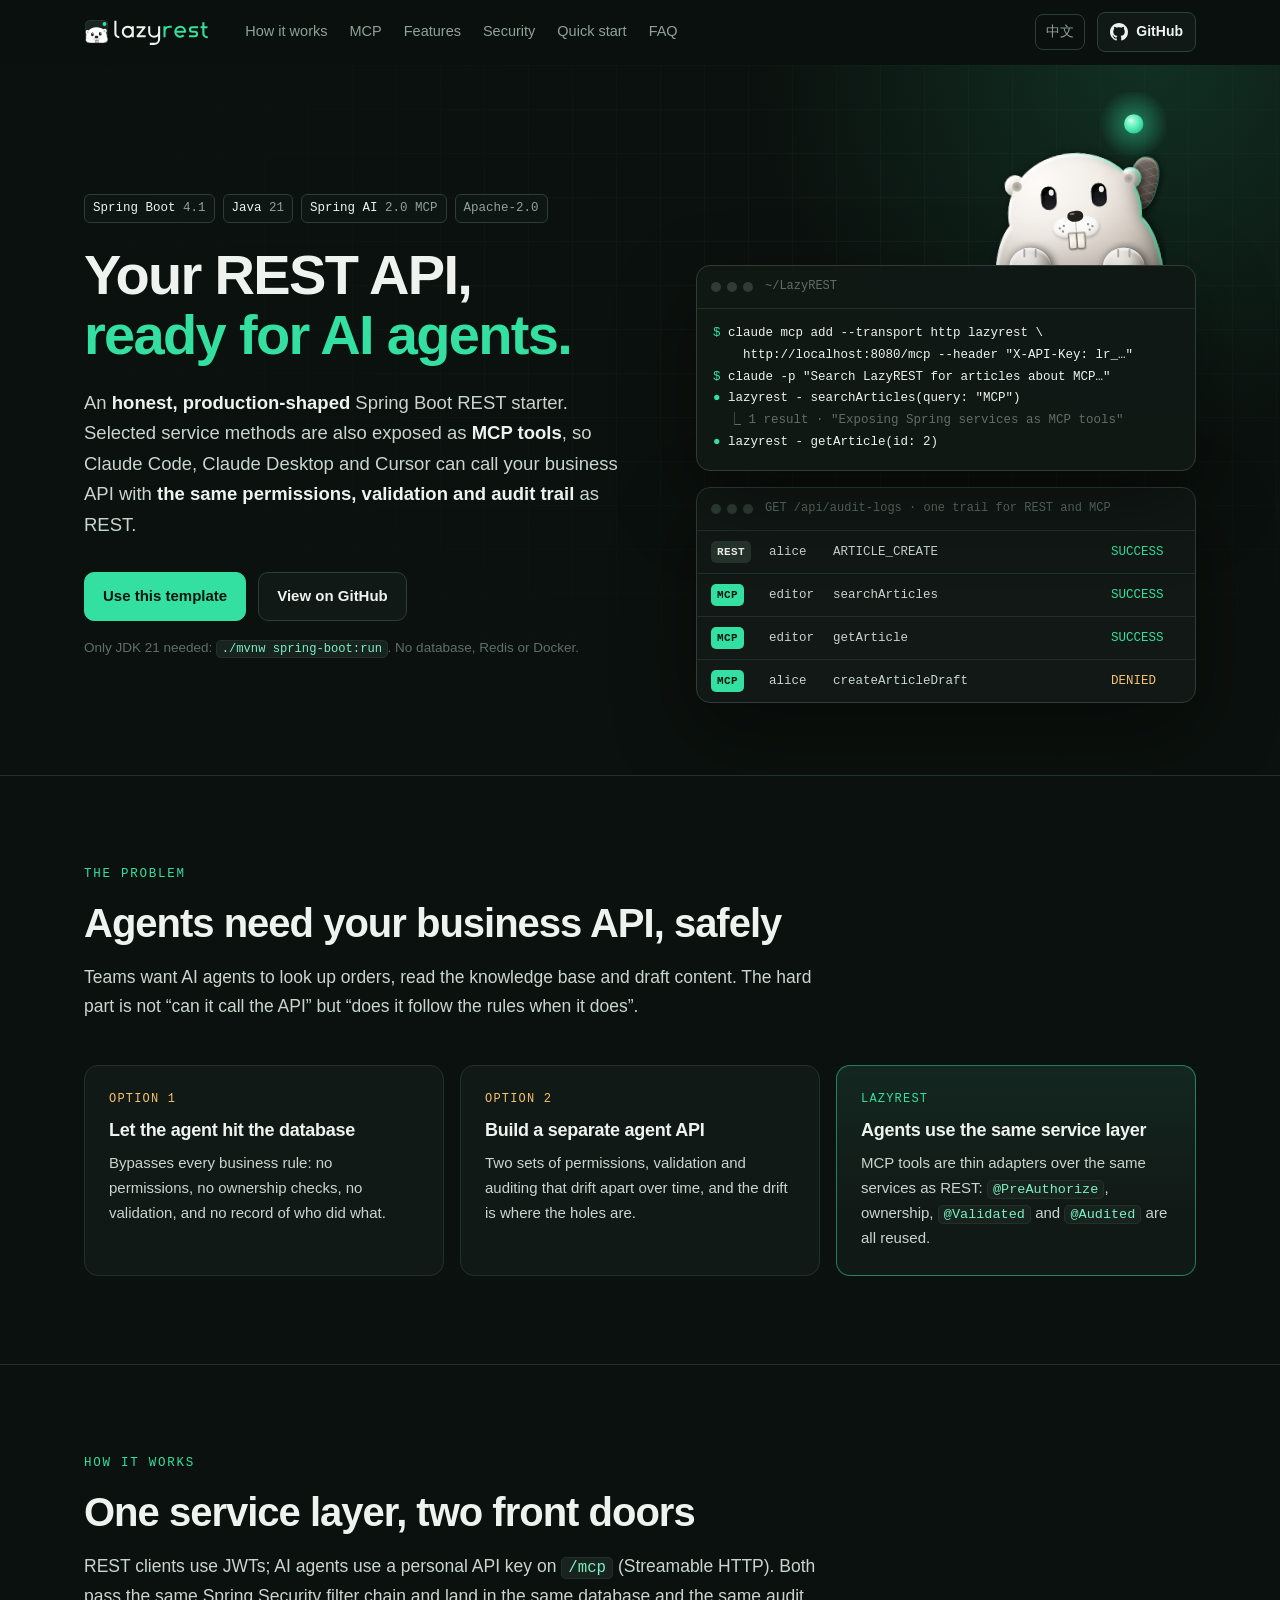
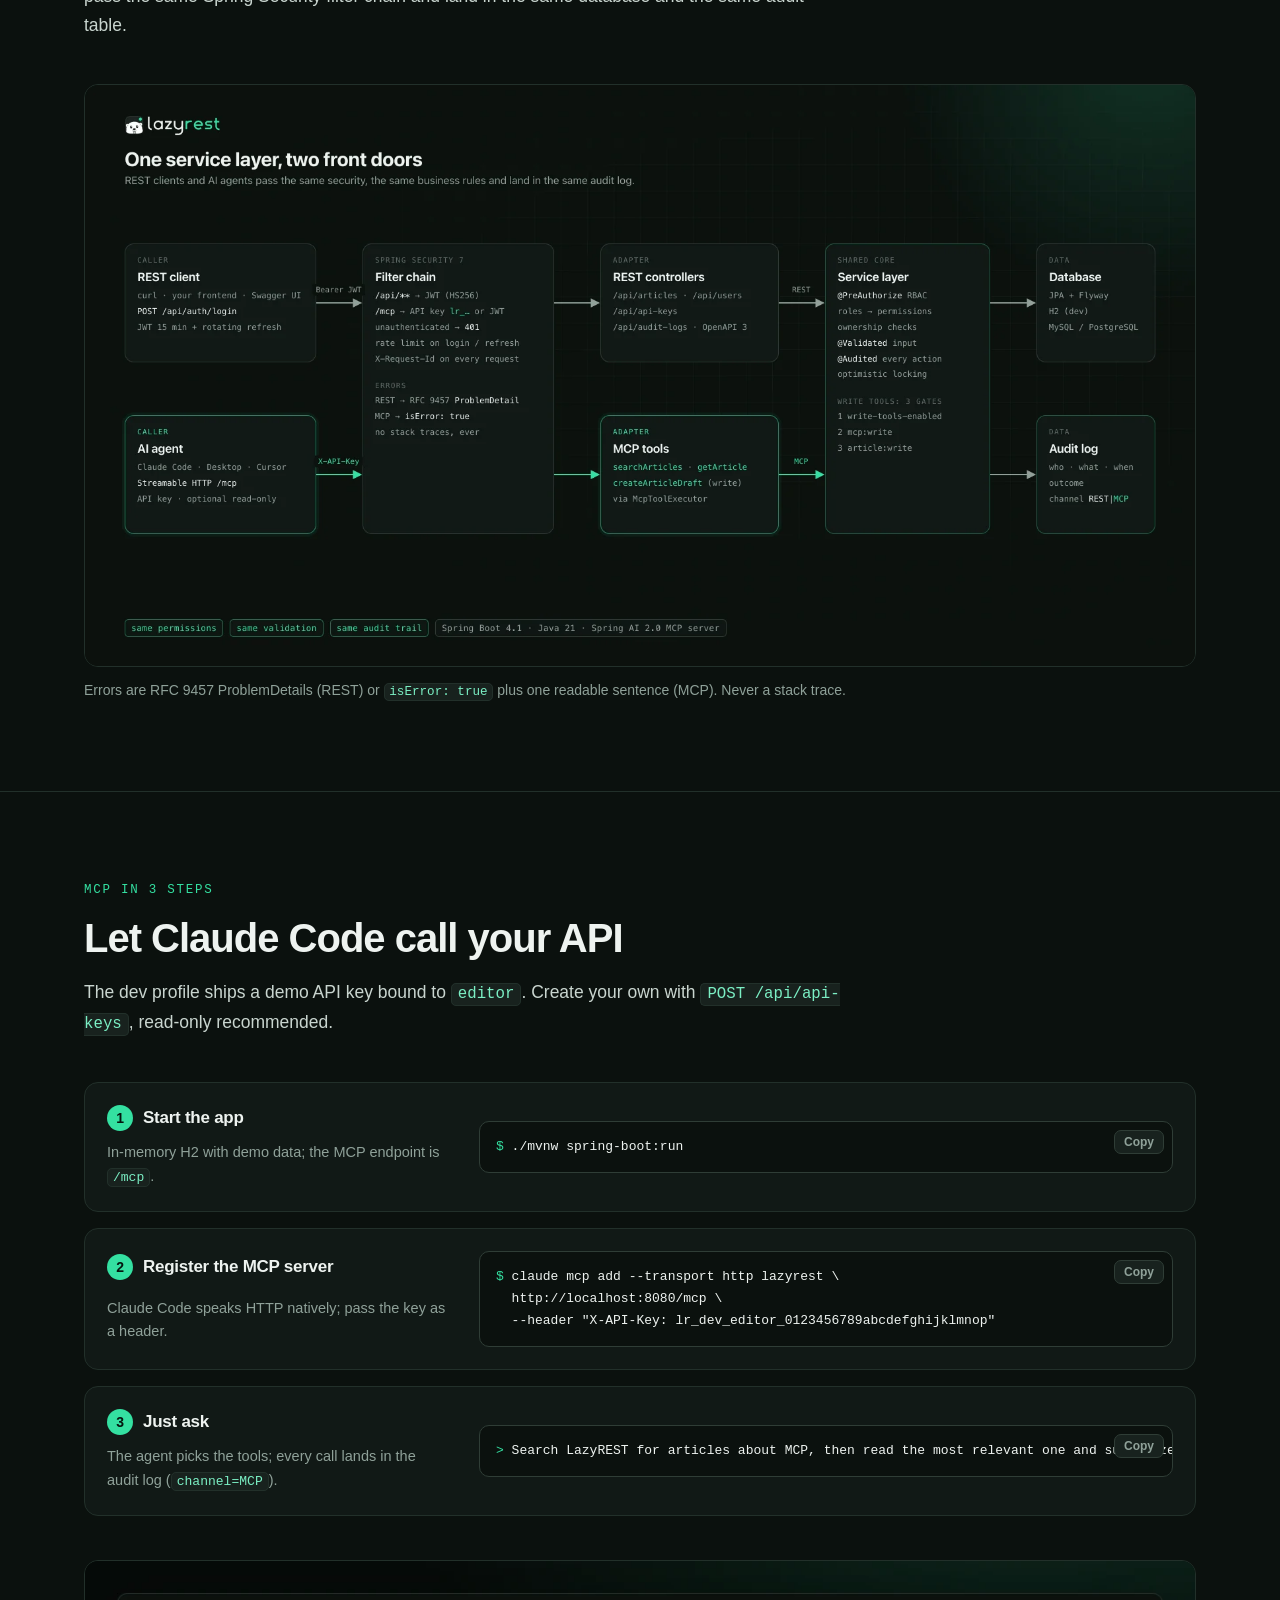
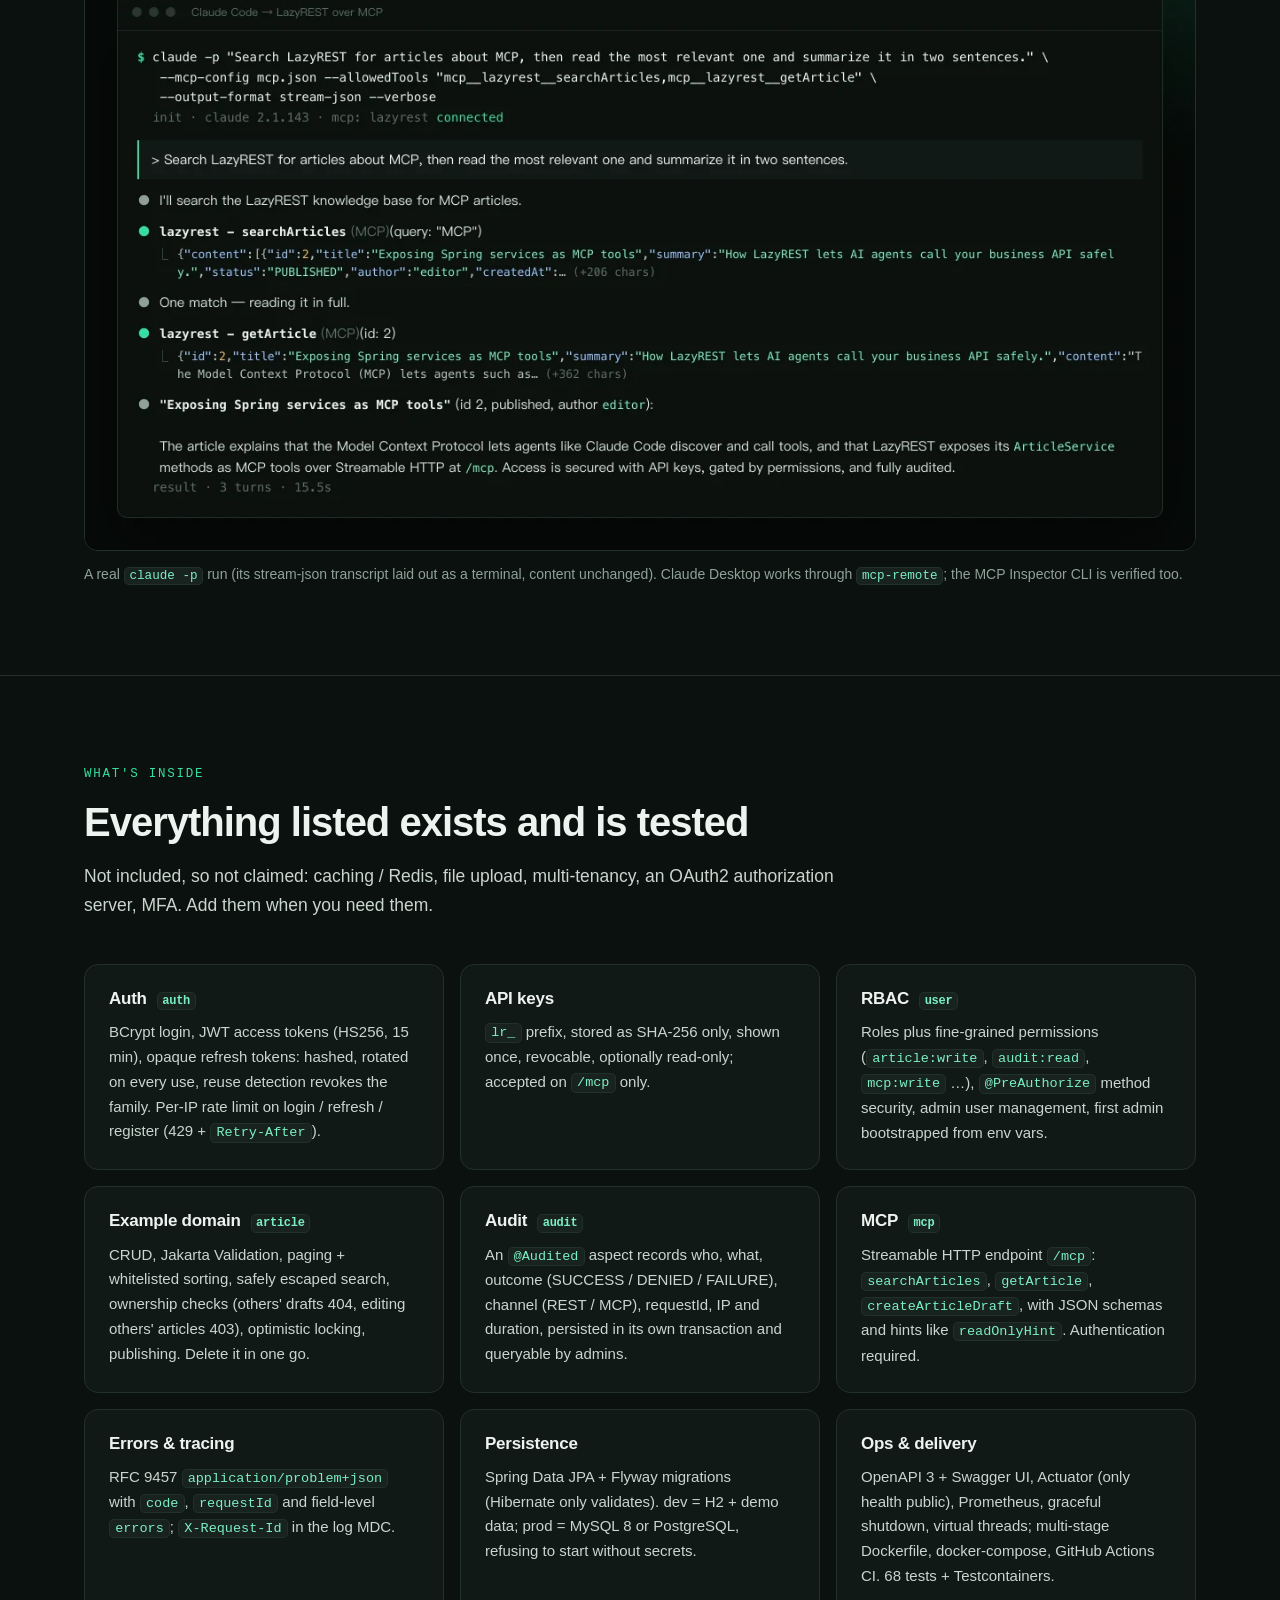
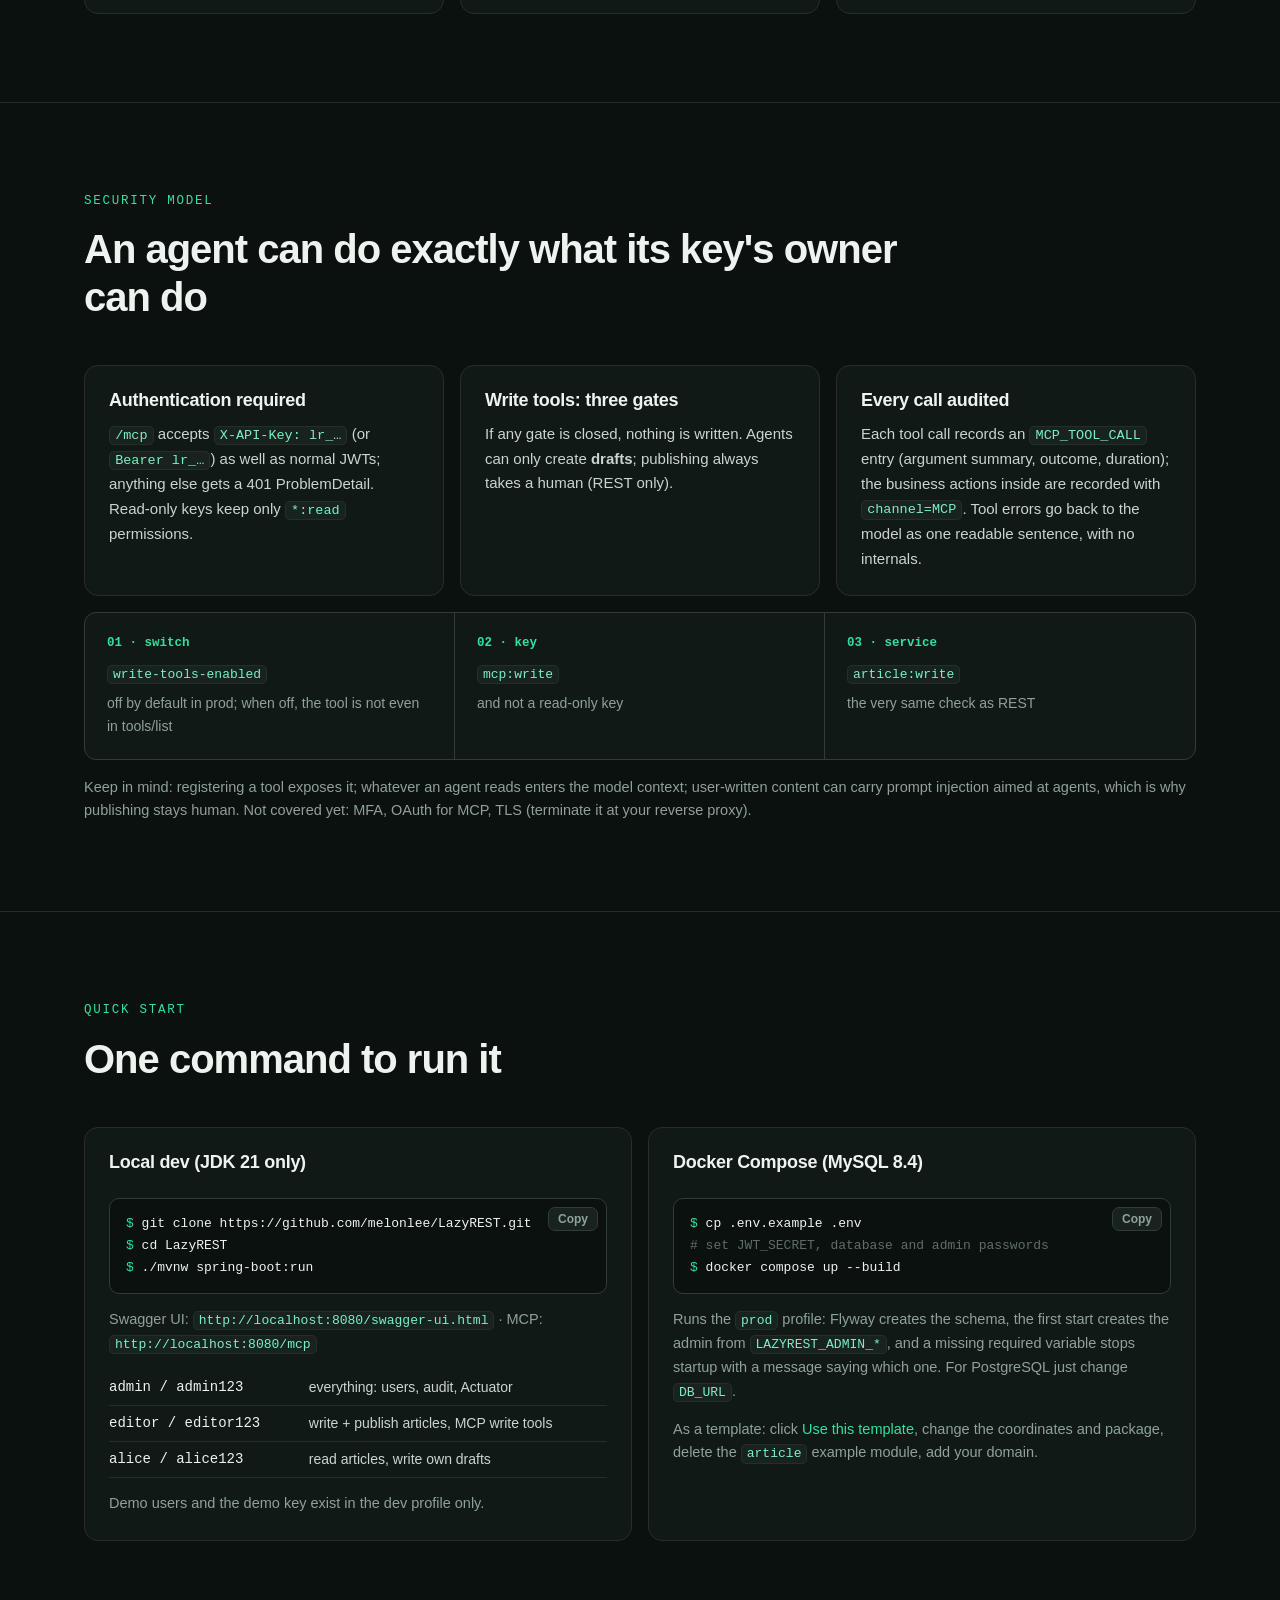
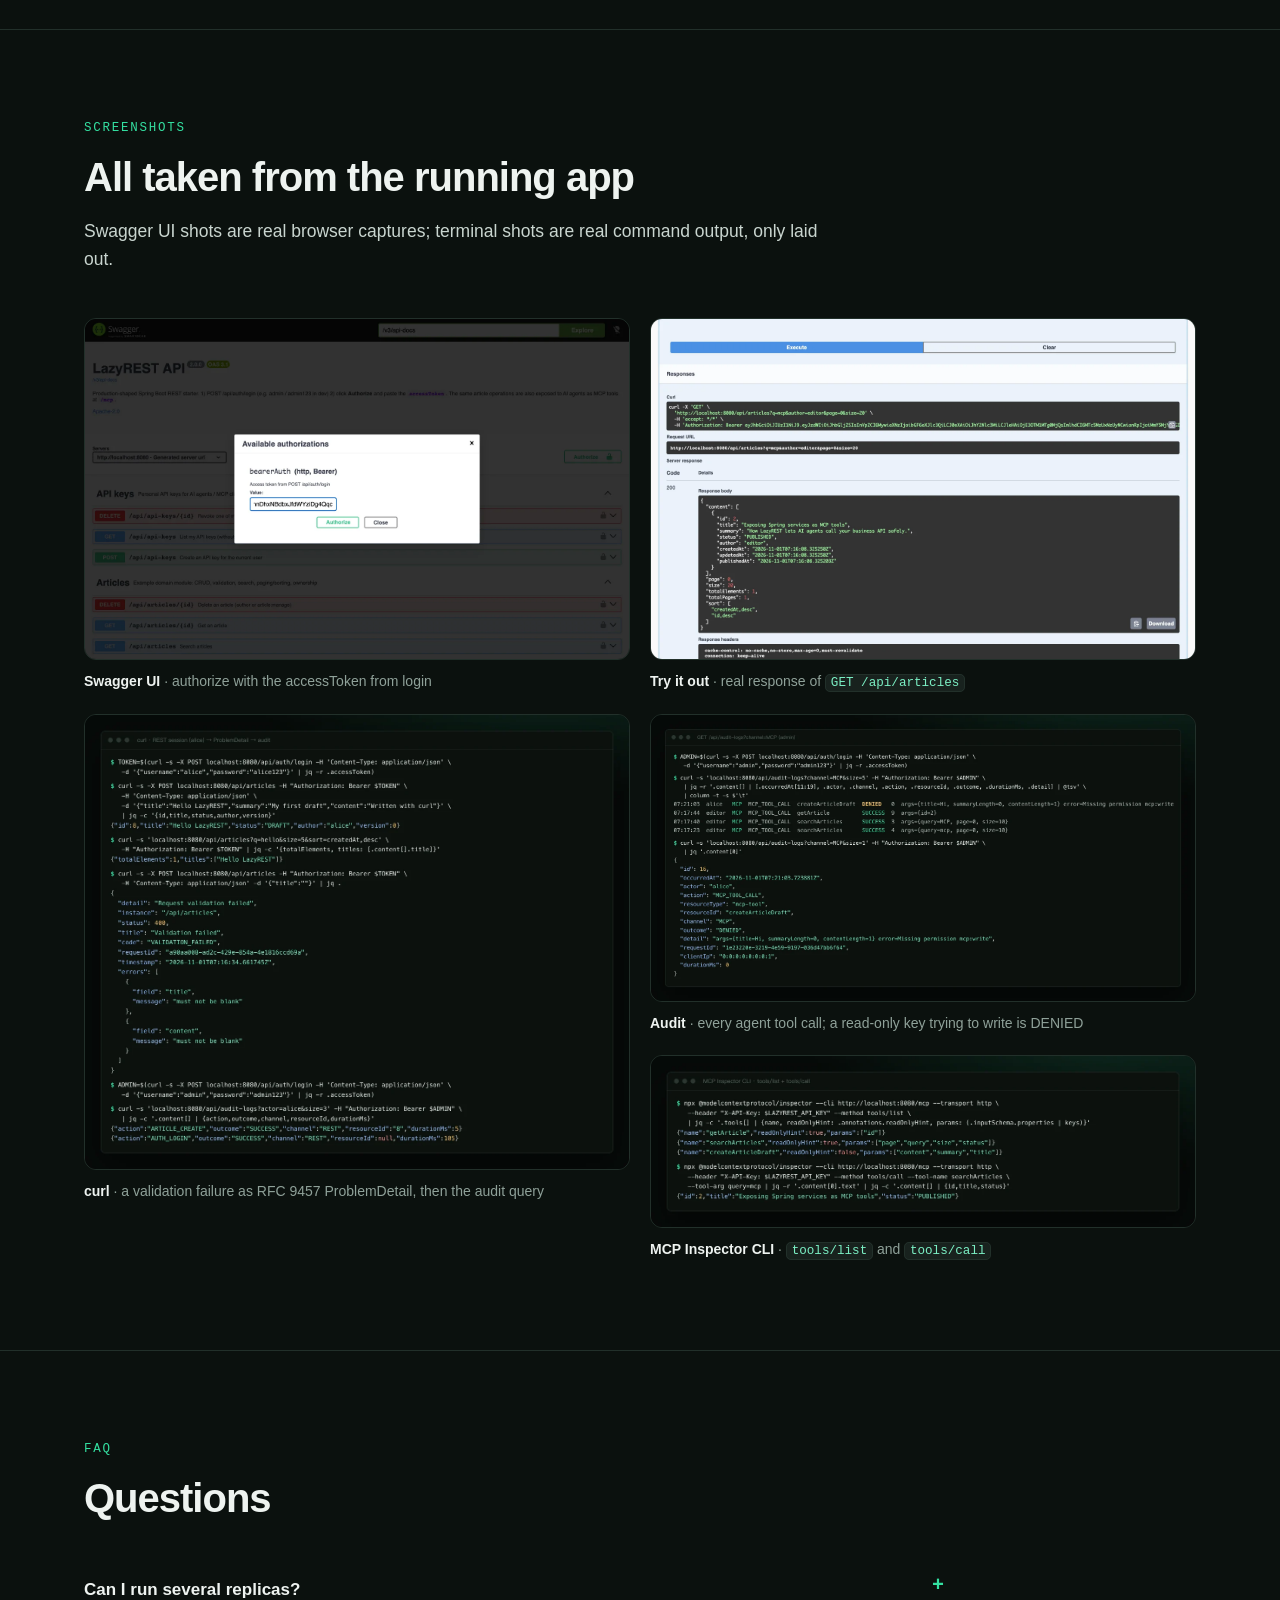
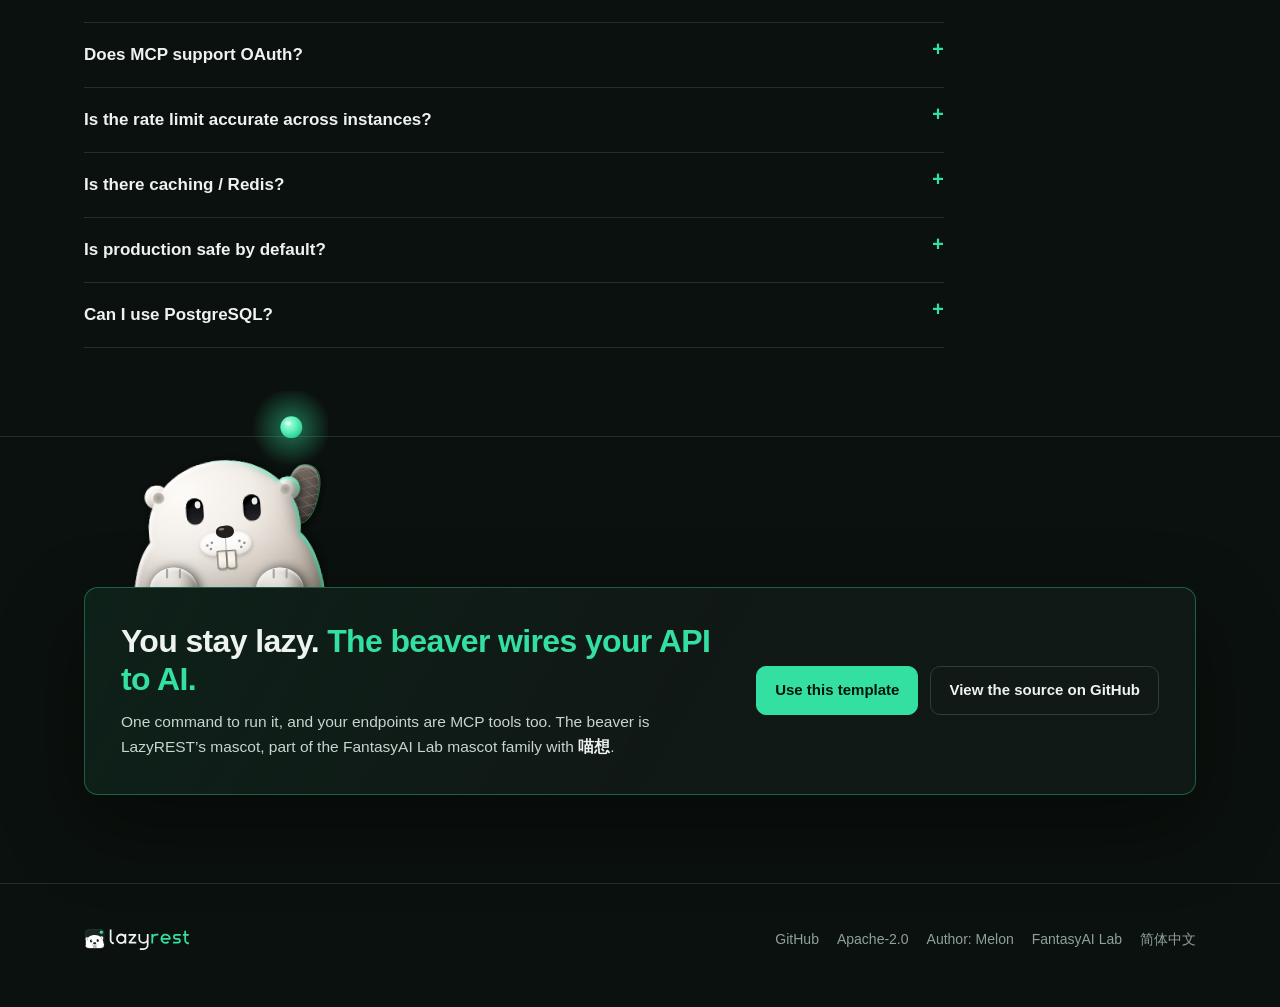
==== commit 848a4b06: "feat(website): beaver logo, favicon set and mascot moments in hero and closing CTA Header/footer use" ====
--- a/website/en/index.html
+++ b/website/en/index.html
@@ -28,6 +28,9 @@
   <meta name="twitter:description" content="A Spring Boot 4.1 REST starter whose endpoints are also MCP tools: same permissions, same audit trail." />
   <meta name="twitter:image" content="https://melonlee.github.io/LazyREST/assets/lazyrest-social-preview.png" />
 
+  <link rel="icon" href="../assets/favicon.ico" sizes="48x48" />
+  <link rel="icon" href="../assets/favicon-32.png" type="image/png" sizes="32x32" />
+  <link rel="icon" href="../assets/favicon-16.png" type="image/png" sizes="16x16" />
   <link rel="icon" href="../assets/favicon.svg" type="image/svg+xml" />
   <link rel="apple-touch-icon" href="../assets/apple-touch-icon.png" />
   <link rel="stylesheet" href="../assets/site.css" />
@@ -38,7 +41,7 @@
 
   <header class="site-header">
     <nav class="wrap nav" aria-label="Main">
-      <a class="brand" href="./" aria-label="LazyREST home"><img src="../assets/lazyrest-logo-dark.svg" alt="LazyREST" width="124" height="29" /></a>
+      <a class="brand" href="./" aria-label="LazyREST home"><img src="../assets/lazyrest-logo-dark.svg" alt="LazyREST" width="125" height="26" /></a>
       <div class="nav-links">
         <a href="#how">How it works</a>
         <a href="#mcp">MCP</a>
@@ -71,6 +74,8 @@
           <p class="note">Only JDK 21 needed: <code>./mvnw spring-boot:run</code>. No database, Redis or Docker.</p>
         </div>
         <div class="hero-stack">
+          <div class="peek">
+          <img class="beaver" src="../assets/lazyrest-beaver.svg" width="840" height="824" alt="The LazyREST beaver mascot" />
           <div class="card term">
             <div class="card-head"><span class="dots"><i></i><i></i><i></i></span><span>~/LazyREST</span></div>
 <pre><span class="p">$</span> claude mcp add --transport http lazyrest \
@@ -79,6 +84,7 @@
 <span class="m">●</span> lazyrest - searchArticles(query: "MCP")
 <span class="c">  ⎿ 1 result · "Exposing Spring services as MCP tools"</span>
 <span class="m">●</span> lazyrest - getArticle(id: 2)</pre>
+          </div>
           </div>
           <div class="card">
             <div class="card-head"><span class="dots"><i></i><i></i><i></i></span><span>GET /api/audit-logs · one trail for REST and MCP</span></div>
@@ -245,11 +251,28 @@
         </div>
       </div>
     </section>
+    <section class="closing" aria-label="Get started">
+      <div class="wrap">
+        <div class="peek">
+          <img class="beaver" src="../assets/lazyrest-beaver.svg" width="840" height="824" alt="" loading="lazy" />
+          <div class="card closing-card">
+            <div>
+              <h2>You stay lazy. <em>The beaver wires your API to AI.</em></h2>
+              <p>One command to run it, and your endpoints are MCP tools too. The beaver is LazyREST’s mascot, part of the FantasyAI Lab mascot family with <b>喵想</b>.</p>
+            </div>
+            <div class="cta">
+              <a class="btn primary" href="https://github.com/melonlee/LazyREST/generate">Use this template</a>
+              <a class="btn" href="https://github.com/melonlee/LazyREST">View the source on GitHub</a>
+            </div>
+          </div>
+        </div>
+      </div>
+    </section>
   </main>
 
   <footer class="site-footer">
     <div class="wrap">
-      <img src="../assets/lazyrest-logo-dark.svg" alt="LazyREST" width="94" height="22" loading="lazy" />
+      <img src="../assets/lazyrest-logo-dark.svg" alt="LazyREST" width="106" height="22" loading="lazy" />
       <nav aria-label="Footer">
         <a href="https://github.com/melonlee/LazyREST">GitHub</a>
         <a href="https://github.com/melonlee/LazyREST/blob/HEAD/LICENSE">Apache-2.0</a>
--- a/website/assets/site.css
+++ b/website/assets/site.css
@@ -209,3 +209,27 @@
   .step { grid-template-columns: minmax(0, 1fr); }
   .step .code { grid-column: 1; grid-row: auto; }
 }
+
+/* beaver mascot: rises from behind a card, paws resting on its top edge (same pose as the app icon) */
+.peek { position: relative; min-width: 0; }
+.peek > .beaver { position: absolute; bottom: 100%; right: 30px; width: 176px; height: auto; pointer-events: none; animation: rise .9s cubic-bezier(.2,.8,.2,1) .25s both; }
+.peek > .card { position: relative; z-index: 1; }
+.hero-stack { padding-top: 116px; }
+@keyframes rise { from { transform: translateY(40%); } }
+@media (prefers-reduced-motion: reduce) { .peek > .beaver { animation: none; } }
+.closing { padding-top: 150px; }
+.closing .peek > .beaver { right: auto; left: 44px; width: 200px; animation: none; }
+.closing-card { display: flex; align-items: center; justify-content: space-between; gap: 28px 40px; flex-wrap: wrap; padding: 34px 36px; background: linear-gradient(120deg, rgba(52,224,161,.08), rgba(17,25,22,.94) 55%); border-color: rgba(52,224,161,.35); }
+.closing-card > div:first-child { flex: 1 1 420px; min-width: 0; }
+.closing-card h2 { font-size: clamp(24px, 2.8vw, 32px); letter-spacing: -.02em; font-weight: 750; }
+.closing-card h2 em { font-style: normal; color: var(--mint); }
+.closing-card p { margin-top: 10px; color: var(--text); font-size: 15.5px; max-width: 620px; }
+.closing-card p b { color: var(--paper); font-weight: 600; }
+.closing-card .cta { margin-top: 0; }
+@media (max-width: 720px) {
+  .hero-stack { padding-top: 96px; }
+  .peek > .beaver { width: 144px; right: 18px; }
+  .closing { padding-top: 124px; }
+  .closing .peek > .beaver { width: 160px; left: 22px; }
+  .closing-card { padding: 26px 22px; }
+}
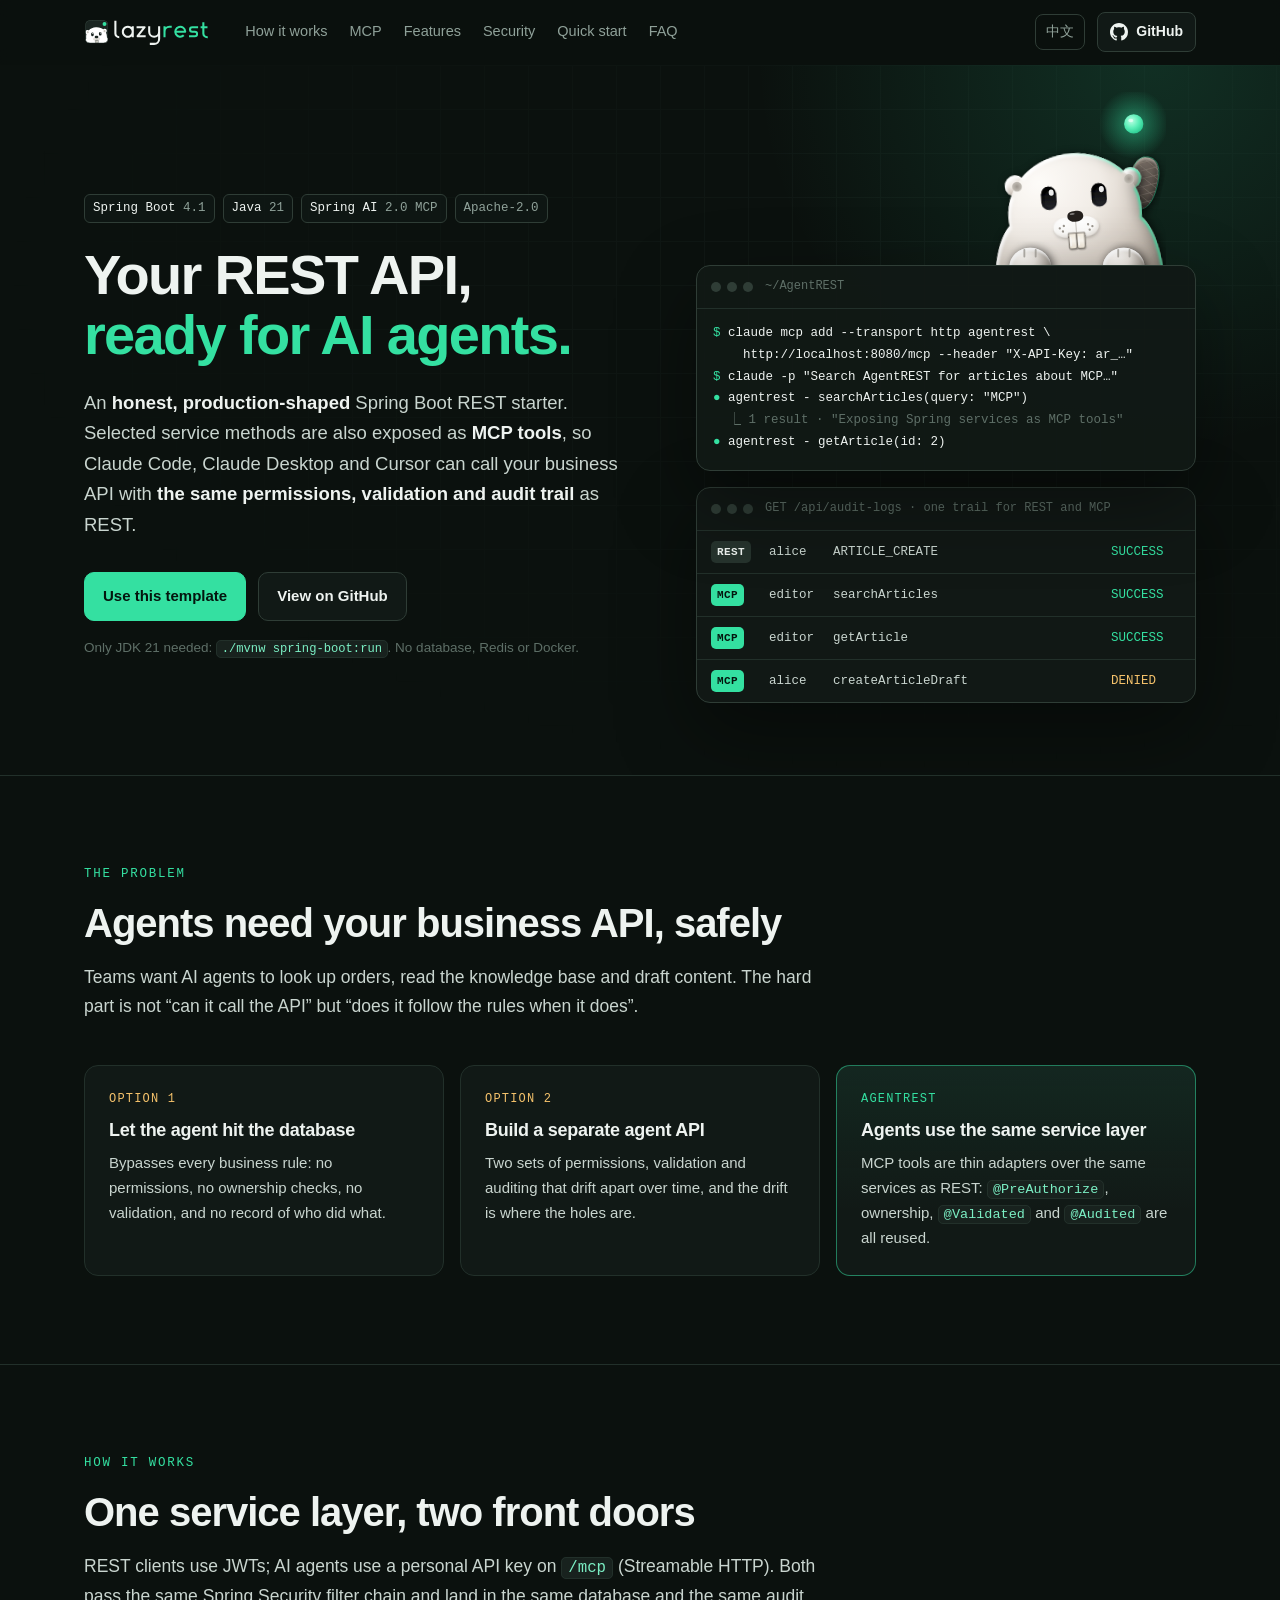
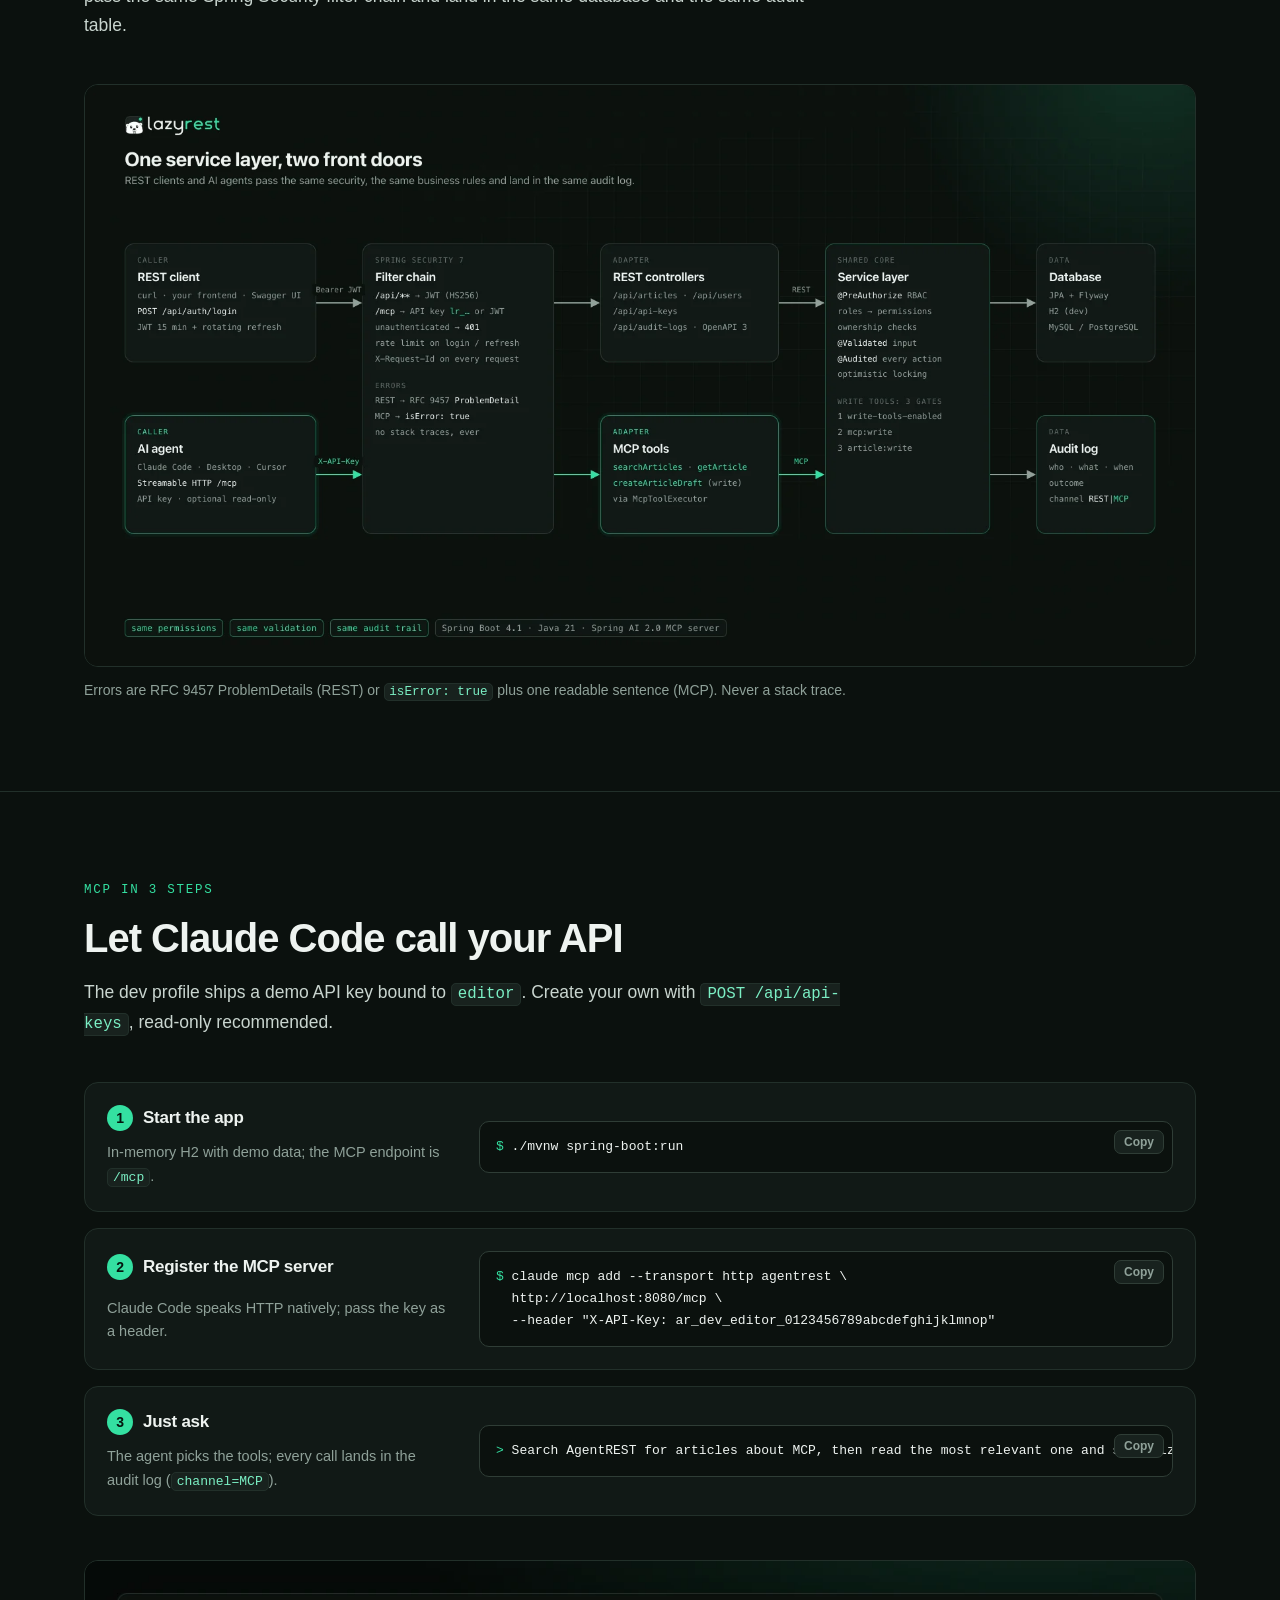
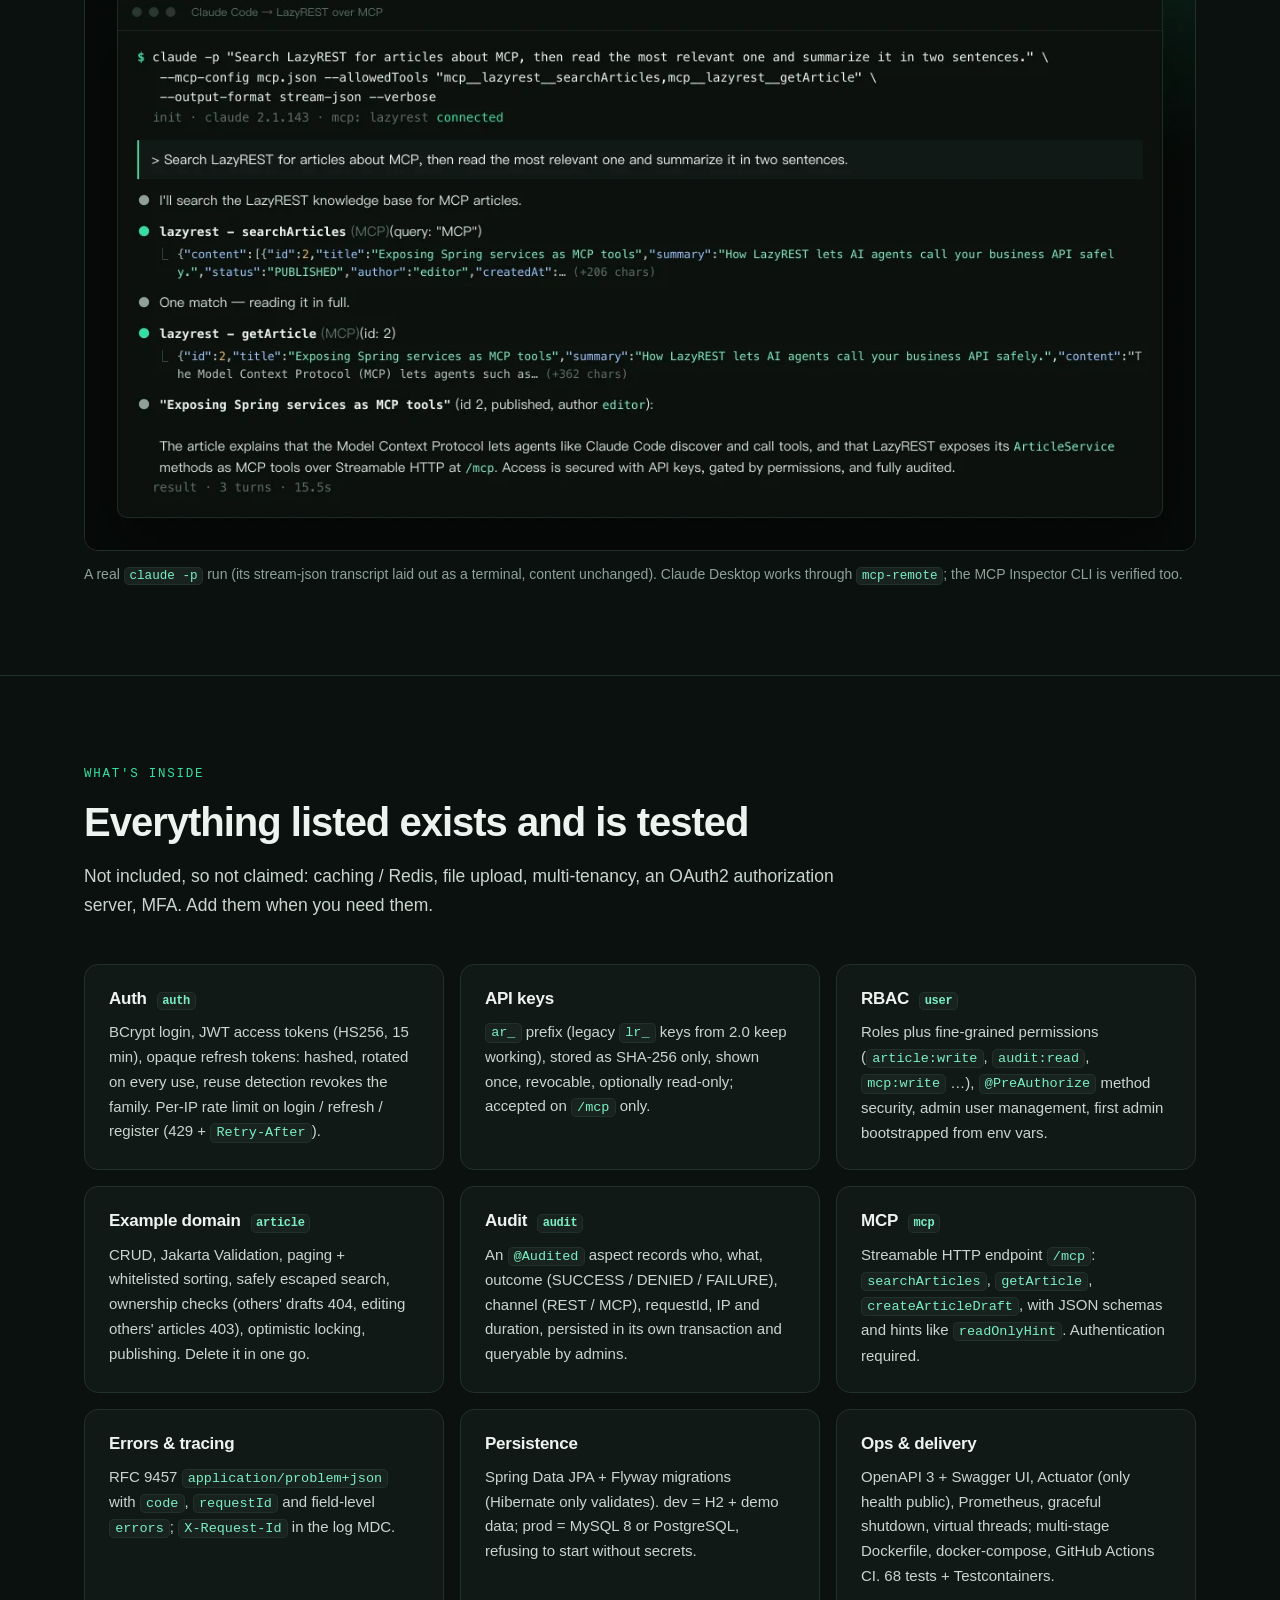
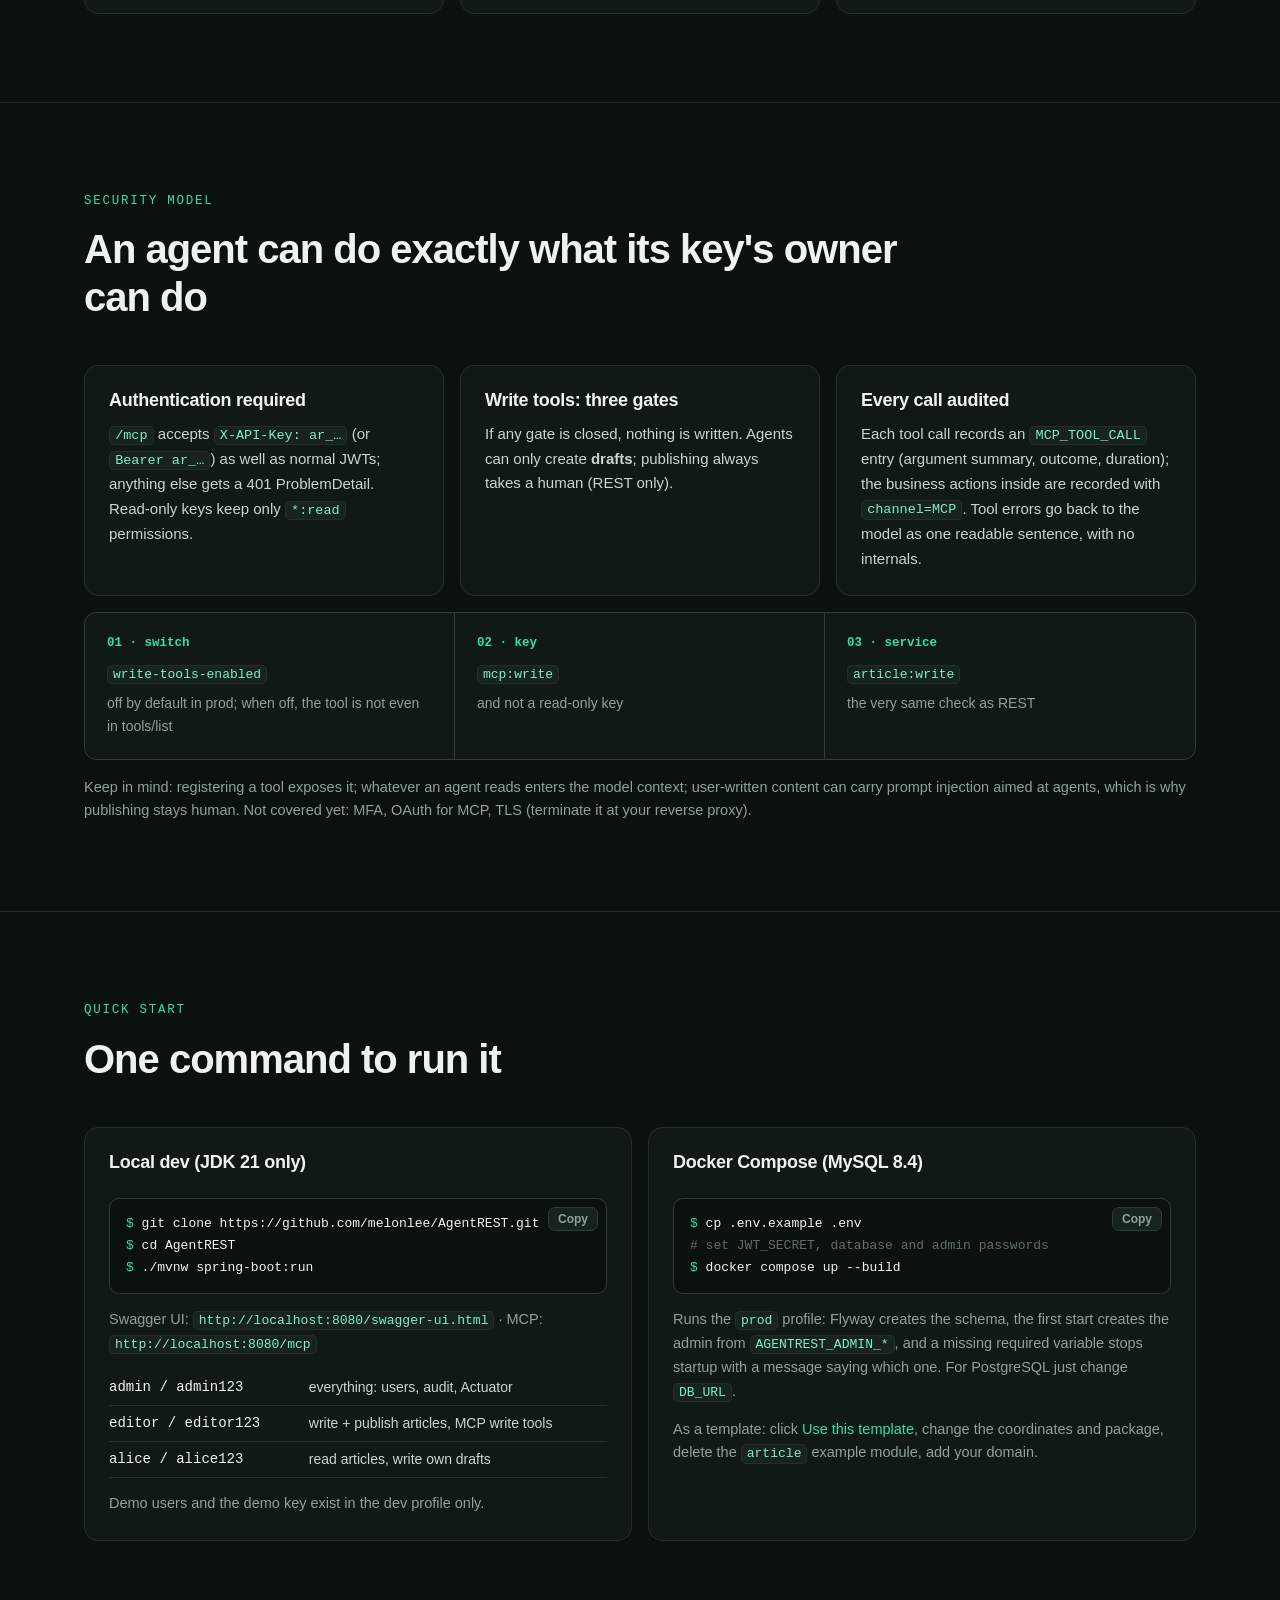
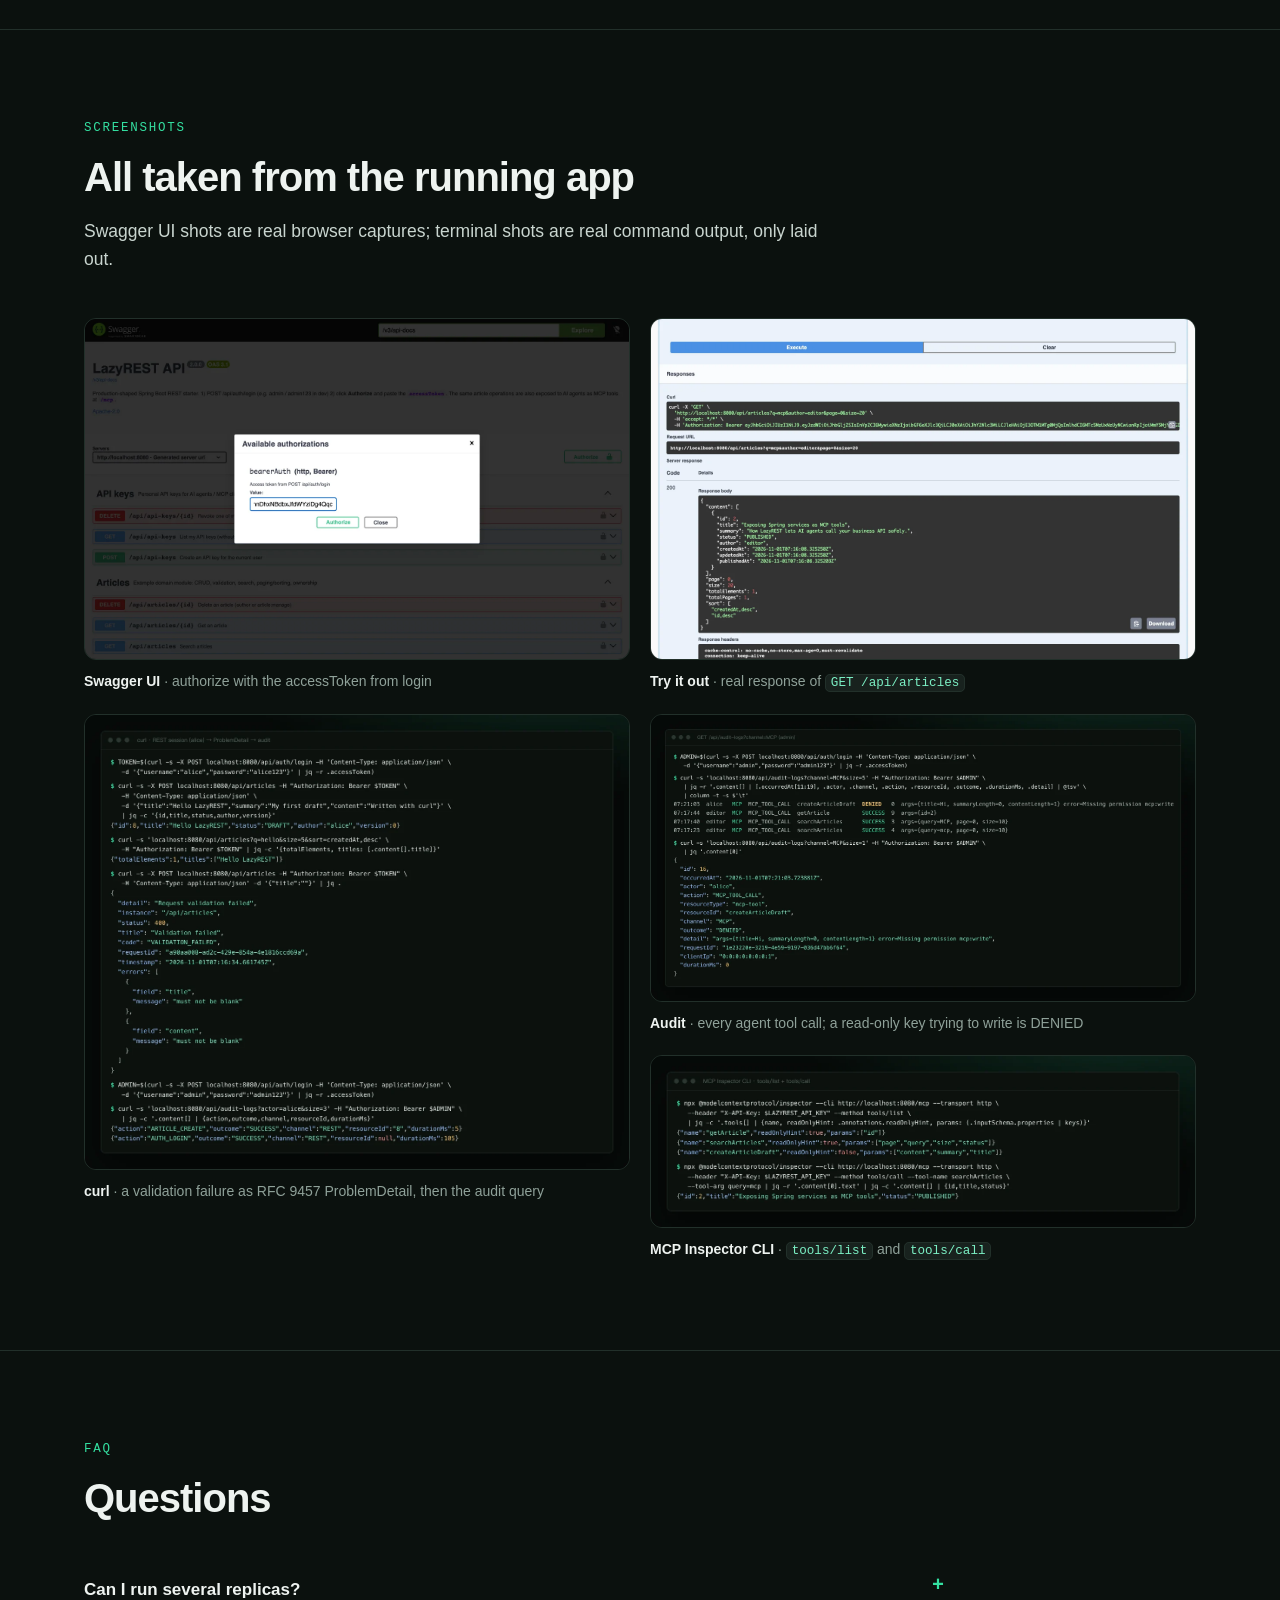
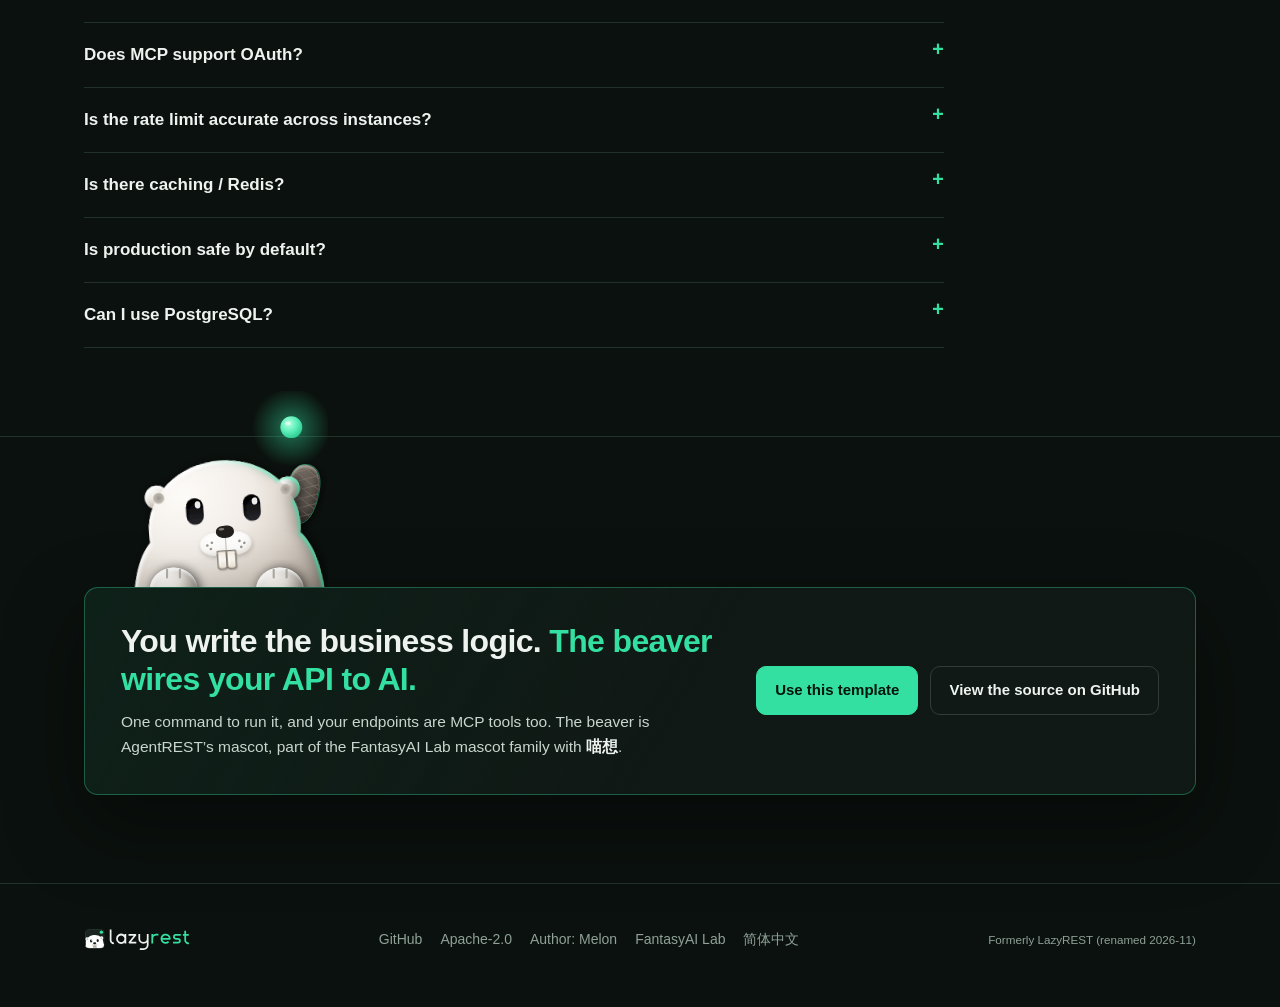
==== commit 71f35833: "docs: rename LazyREST to AgentREST in READMEs, website, changelog and asset sources New tagline "Spr" ====
--- a/website/en/index.html
+++ b/website/en/index.html
@@ -3,30 +3,30 @@
 <head>
   <meta charset="utf-8" />
   <meta name="viewport" content="width=device-width, initial-scale=1" />
-  <title>LazyREST: your REST API, ready for AI agents · Spring Boot + MCP starter</title>
-  <meta name="description" content="LazyREST is an honest, production-shaped Spring Boot 4.1 / Java 21 REST starter whose endpoints are also MCP tools for AI agents like Claude Code: same permissions, same audit trail. JWT + rotating refresh tokens, API keys, RBAC, RFC 9457, Flyway, Docker." />
+  <title>AgentREST: your REST API, ready for AI agents · Spring Boot REST + MCP starter</title>
+  <meta name="description" content="AgentREST is an honest, production-shaped Spring Boot 4.1 / Java 21 REST starter whose endpoints are also MCP tools for AI agents like Claude Code: same permissions, same audit trail. JWT + rotating refresh tokens, API keys, RBAC, RFC 9457, Flyway, Docker." />
   <meta name="theme-color" content="#0B110E" />
   <meta name="color-scheme" content="dark" />
 
-  <link rel="canonical" href="https://melonlee.github.io/LazyREST/en/" />
-  <link rel="alternate" hreflang="zh-CN" href="https://melonlee.github.io/LazyREST/" />
-  <link rel="alternate" hreflang="en" href="https://melonlee.github.io/LazyREST/en/" />
-  <link rel="alternate" hreflang="x-default" href="https://melonlee.github.io/LazyREST/" />
+  <link rel="canonical" href="https://melonlee.github.io/AgentREST/en/" />
+  <link rel="alternate" hreflang="zh-CN" href="https://melonlee.github.io/AgentREST/" />
+  <link rel="alternate" hreflang="en" href="https://melonlee.github.io/AgentREST/en/" />
+  <link rel="alternate" hreflang="x-default" href="https://melonlee.github.io/AgentREST/" />
   <meta property="og:type" content="website" />
-  <meta property="og:url" content="https://melonlee.github.io/LazyREST/en/" />
-  <meta property="og:site_name" content="LazyREST" />
+  <meta property="og:url" content="https://melonlee.github.io/AgentREST/en/" />
+  <meta property="og:site_name" content="AgentREST" />
   <meta property="og:locale" content="en_US" />
   <meta property="og:locale:alternate" content="zh_CN" />
-  <meta property="og:title" content="LazyREST: your REST API, ready for AI agents" />
+  <meta property="og:title" content="AgentREST: your REST API, ready for AI agents" />
   <meta property="og:description" content="A Spring Boot 4.1 REST starter whose endpoints are also MCP tools: same permissions, same audit trail." />
-  <meta property="og:image" content="https://melonlee.github.io/LazyREST/assets/lazyrest-social-preview.png" />
+  <meta property="og:image" content="https://melonlee.github.io/AgentREST/assets/lazyrest-social-preview.png" />
   <meta property="og:image:width" content="1280" />
   <meta property="og:image:height" content="640" />
-  <meta property="og:image:alt" content="LazyREST: Your REST API, ready for AI agents" />
+  <meta property="og:image:alt" content="AgentREST: Your REST API, ready for AI agents" />
   <meta name="twitter:card" content="summary_large_image" />
-  <meta name="twitter:title" content="LazyREST: your REST API, ready for AI agents" />
+  <meta name="twitter:title" content="AgentREST: your REST API, ready for AI agents" />
   <meta name="twitter:description" content="A Spring Boot 4.1 REST starter whose endpoints are also MCP tools: same permissions, same audit trail." />
-  <meta name="twitter:image" content="https://melonlee.github.io/LazyREST/assets/lazyrest-social-preview.png" />
+  <meta name="twitter:image" content="https://melonlee.github.io/AgentREST/assets/lazyrest-social-preview.png" />
 
   <link rel="icon" href="../assets/favicon.ico" sizes="48x48" />
   <link rel="icon" href="../assets/favicon-32.png" type="image/png" sizes="32x32" />
@@ -41,7 +41,7 @@
 
   <header class="site-header">
     <nav class="wrap nav" aria-label="Main">
-      <a class="brand" href="./" aria-label="LazyREST home"><img src="../assets/lazyrest-logo-dark.svg" alt="LazyREST" width="125" height="26" /></a>
+      <a class="brand" href="./" aria-label="AgentREST home"><img src="../assets/lazyrest-logo-dark.svg" alt="AgentREST" width="125" height="26" /></a>
       <div class="nav-links">
         <a href="#how">How it works</a>
         <a href="#mcp">MCP</a>
@@ -52,7 +52,7 @@
       </div>
       <div class="nav-right">
         <a class="lang" href="../" hreflang="zh-CN" lang="zh-CN">中文</a>
-        <a class="btn sm" href="https://github.com/melonlee/LazyREST">
+        <a class="btn sm" href="https://github.com/melonlee/AgentREST">
           <svg viewBox="0 0 16 16" aria-hidden="true"><path fill="currentColor" d="M8 0C3.58 0 0 3.58 0 8c0 3.54 2.29 6.53 5.47 7.59.4.07.55-.17.55-.38 0-.19-.01-.82-.01-1.49-2.01.37-2.53-.49-2.69-.94-.09-.23-.48-.94-.82-1.13-.28-.15-.68-.52-.01-.53.63-.01 1.08.58 1.23.82.72 1.21 1.87.87 2.33.66.07-.52.28-.87.51-1.07-1.78-.2-3.64-.89-3.64-3.95 0-.87.31-1.59.82-2.15-.08-.2-.36-1.02.08-2.12 0 0 .67-.21 2.2.82.64-.18 1.32-.27 2-.27.68 0 1.36.09 2 .27 1.53-1.04 2.2-.82 2.2-.82.44 1.1.16 1.92.08 2.12.51.56.82 1.27.82 2.15 0 3.07-1.87 3.75-3.65 3.95.29.25.54.73.54 1.48 0 1.07-.01 1.93-.01 2.2 0 .21.15.46.55.38A8.013 8.013 0 0016 8c0-4.42-3.58-8-8-8z"/></svg>
           <span class="gh-text">GitHub</span>
         </a>
@@ -68,22 +68,22 @@
           <h1>Your REST API,<br /><em>ready for AI agents.</em></h1>
           <p class="lead">An <b>honest, production-shaped</b> Spring Boot REST starter. Selected service methods are also exposed as <b>MCP tools</b>, so Claude Code, Claude Desktop and Cursor can call your business API with <b>the same permissions, validation and audit trail</b> as REST.</p>
           <div class="cta">
-            <a class="btn primary" href="https://github.com/melonlee/LazyREST/generate">Use this template</a>
-            <a class="btn" href="https://github.com/melonlee/LazyREST">View on GitHub</a>
+            <a class="btn primary" href="https://github.com/melonlee/AgentREST/generate">Use this template</a>
+            <a class="btn" href="https://github.com/melonlee/AgentREST">View on GitHub</a>
           </div>
           <p class="note">Only JDK 21 needed: <code>./mvnw spring-boot:run</code>. No database, Redis or Docker.</p>
         </div>
         <div class="hero-stack">
           <div class="peek">
-          <img class="beaver" src="../assets/lazyrest-beaver.svg" width="840" height="824" alt="The LazyREST beaver mascot" />
+          <img class="beaver" src="../assets/lazyrest-beaver.svg" width="840" height="824" alt="The AgentREST beaver mascot" />
           <div class="card term">
-            <div class="card-head"><span class="dots"><i></i><i></i><i></i></span><span>~/LazyREST</span></div>
-<pre><span class="p">$</span> claude mcp add --transport http lazyrest \
-    http://localhost:8080/mcp --header "X-API-Key: lr_…"
-<span class="p">$</span> claude -p "Search LazyREST for articles about MCP…"
-<span class="m">●</span> lazyrest - searchArticles(query: "MCP")
+            <div class="card-head"><span class="dots"><i></i><i></i><i></i></span><span>~/AgentREST</span></div>
+<pre><span class="p">$</span> claude mcp add --transport http agentrest \
+    http://localhost:8080/mcp --header "X-API-Key: ar_…"
+<span class="p">$</span> claude -p "Search AgentREST for articles about MCP…"
+<span class="m">●</span> agentrest - searchArticles(query: "MCP")
 <span class="c">  ⎿ 1 result · "Exposing Spring services as MCP tools"</span>
-<span class="m">●</span> lazyrest - getArticle(id: 2)</pre>
+<span class="m">●</span> agentrest - getArticle(id: 2)</pre>
           </div>
           </div>
           <div class="card">
@@ -107,7 +107,7 @@
         <div class="grid g3">
           <div class="tile bad"><div class="label">Option 1</div><h3>Let the agent hit the database</h3><p>Bypasses every business rule: no permissions, no ownership checks, no validation, and no record of who did what.</p></div>
           <div class="tile bad"><div class="label">Option 2</div><h3>Build a separate agent API</h3><p>Two sets of permissions, validation and auditing that drift apart over time, and the drift is where the holes are.</p></div>
-          <div class="tile good"><div class="label">LazyREST</div><h3>Agents use the same service layer</h3><p>MCP tools are thin adapters over the same services as REST: <code>@PreAuthorize</code>, ownership, <code>@Validated</code> and <code>@Audited</code> are all reused.</p></div>
+          <div class="tile good"><div class="label">AgentREST</div><h3>Agents use the same service layer</h3><p>MCP tools are thin adapters over the same services as REST: <code>@PreAuthorize</code>, ownership, <code>@Validated</code> and <code>@Audited</code> are all reused.</p></div>
         </div>
       </div>
     </section>
@@ -138,18 +138,18 @@
           <div class="step">
             <h3>Register the MCP server</h3>
             <p>Claude Code speaks HTTP natively; pass the key as a header.</p>
-            <div class="code"><pre><span class="p">$ </span>claude mcp add --transport http lazyrest \
+            <div class="code"><pre><span class="p">$ </span>claude mcp add --transport http agentrest \
   http://localhost:8080/mcp \
-  --header "X-API-Key: lr_dev_editor_0123456789abcdefghijklmnop"</pre></div>
+  --header "X-API-Key: ar_dev_editor_0123456789abcdefghijklmnop"</pre></div>
           </div>
           <div class="step">
             <h3>Just ask</h3>
             <p>The agent picks the tools; every call lands in the audit log (<code>channel=MCP</code>).</p>
-            <div class="code"><pre><span class="p">&gt; </span>Search LazyREST for articles about MCP, then read the most relevant one and summarize it in two sentences.</pre></div>
+            <div class="code"><pre><span class="p">&gt; </span>Search AgentREST for articles about MCP, then read the most relevant one and summarize it in two sentences.</pre></div>
           </div>
         </div>
         <figure class="figure">
-          <img src="../assets/claude-code-mcp.webp" width="1252" height="664" loading="lazy" alt="A real Claude Code session calling the lazyrest searchArticles and getArticle tools and summarizing the result" />
+          <img src="../assets/claude-code-mcp.webp" width="1252" height="664" loading="lazy" alt="A real Claude Code session calling the agentrest searchArticles and getArticle tools and summarizing the result" />
           <figcaption>A real <code>claude -p</code> run (its stream-json transcript laid out as a terminal, content unchanged). Claude Desktop works through <code>mcp-remote</code>; the MCP Inspector CLI is verified too.</figcaption>
         </figure>
       </div>
@@ -162,7 +162,7 @@
         <p class="sec-lead">Not included, so not claimed: caching / Redis, file upload, multi-tenancy, an OAuth2 authorization server, MFA. Add them when you need them.</p>
         <div class="feat">
           <div class="tile"><h3>Auth <code>auth</code></h3><p>BCrypt login, JWT access tokens (HS256, 15 min), opaque refresh tokens: hashed, rotated on every use, reuse detection revokes the family. Per-IP rate limit on login / refresh / register (429 + <code>Retry-After</code>).</p></div>
-          <div class="tile"><h3>API keys</h3><p><code>lr_</code> prefix, stored as SHA-256 only, shown once, revocable, optionally read-only; accepted on <code>/mcp</code> only.</p></div>
+          <div class="tile"><h3>API keys</h3><p><code>ar_</code> prefix (legacy <code>lr_</code> keys from 2.0 keep working), stored as SHA-256 only, shown once, revocable, optionally read-only; accepted on <code>/mcp</code> only.</p></div>
           <div class="tile"><h3>RBAC <code>user</code></h3><p>Roles plus fine-grained permissions (<code>article:write</code>, <code>audit:read</code>, <code>mcp:write</code> …), <code>@PreAuthorize</code> method security, admin user management, first admin bootstrapped from env vars.</p></div>
           <div class="tile"><h3>Example domain <code>article</code></h3><p>CRUD, Jakarta Validation, paging + whitelisted sorting, safely escaped search, ownership checks (others' drafts 404, editing others' articles 403), optimistic locking, publishing. Delete it in one go.</p></div>
           <div class="tile"><h3>Audit <code>audit</code></h3><p>An <code>@Audited</code> aspect records who, what, outcome (SUCCESS / DENIED / FAILURE), channel (REST / MCP), requestId, IP and duration, persisted in its own transaction and queryable by admins.</p></div>
@@ -179,7 +179,7 @@
         <p class="kicker">Security model</p>
         <h2 class="sec-title">An agent can do exactly what its key's owner can do</h2>
         <div class="grid g3">
-          <div class="tile"><h3>Authentication required</h3><p><code>/mcp</code> accepts <code>X-API-Key: lr_…</code> (or <code>Bearer lr_…</code>) as well as normal JWTs; anything else gets a 401 ProblemDetail. Read-only keys keep only <code>*:read</code> permissions.</p></div>
+          <div class="tile"><h3>Authentication required</h3><p><code>/mcp</code> accepts <code>X-API-Key: ar_…</code> (or <code>Bearer ar_…</code>) as well as normal JWTs; anything else gets a 401 ProblemDetail. Read-only keys keep only <code>*:read</code> permissions.</p></div>
           <div class="tile"><h3>Write tools: three gates</h3><p>If any gate is closed, nothing is written. Agents can only create <b>drafts</b>; publishing always takes a human (REST only).</p></div>
           <div class="tile"><h3>Every call audited</h3><p>Each tool call records an <code>MCP_TOOL_CALL</code> entry (argument summary, outcome, duration); the business actions inside are recorded with <code>channel=MCP</code>. Tool errors go back to the model as one readable sentence, with no internals.</p></div>
         </div>
@@ -199,8 +199,8 @@
         <div class="qs">
           <div class="tile">
             <h3>Local dev (JDK 21 only)</h3>
-            <div class="code"><pre><span class="p">$ </span>git clone https://github.com/melonlee/LazyREST.git
-<span class="p">$ </span>cd LazyREST
+            <div class="code"><pre><span class="p">$ </span>git clone https://github.com/melonlee/AgentREST.git
+<span class="p">$ </span>cd AgentREST
 <span class="p">$ </span>./mvnw spring-boot:run</pre></div>
             <p>Swagger UI: <code>http://localhost:8080/swagger-ui.html</code> · MCP: <code>http://localhost:8080/mcp</code></p>
             <table class="users"><tbody>
@@ -215,8 +215,8 @@
             <div class="code"><pre><span class="p">$ </span>cp .env.example .env
 <span class="c"># set JWT_SECRET, database and admin passwords</span>
 <span class="p">$ </span>docker compose up --build</pre></div>
-            <p>Runs the <code>prod</code> profile: Flyway creates the schema, the first start creates the admin from <code>LAZYREST_ADMIN_*</code>, and a missing required variable stops startup with a message saying which one. For PostgreSQL just change <code>DB_URL</code>.</p>
-            <p>As a template: click <a href="https://github.com/melonlee/LazyREST/generate">Use this template</a>, change the coordinates and package, delete the <code>article</code> example module, add your domain.</p>
+            <p>Runs the <code>prod</code> profile: Flyway creates the schema, the first start creates the admin from <code>AGENTREST_ADMIN_*</code>, and a missing required variable stops startup with a message saying which one. For PostgreSQL just change <code>DB_URL</code>.</p>
+            <p>As a template: click <a href="https://github.com/melonlee/AgentREST/generate">Use this template</a>, change the coordinates and package, delete the <code>article</code> example module, add your domain.</p>
           </div>
         </div>
       </div>
@@ -243,11 +243,11 @@
         <h2 class="sec-title">Questions</h2>
         <div class="faq">
           <details><summary>Can I run several replicas?</summary><p>The REST side is stateless, so yes. MCP Streamable HTTP sessions live in memory: use sticky sessions with several replicas, or switch to <code>protocol: STATELESS</code> (and swap the transport bean in <code>McpServerConfig</code> for the stateless variant).</p></details>
-          <details><summary>Does MCP support OAuth?</summary><p>Not yet. Authentication is a personal API key (or a normal JWT). OAuth 2.1 for MCP is on the roadmap; until there is an authorization server, LazyREST deliberately does not advertise OAuth metadata in <code>WWW-Authenticate</code>, so clients don't start a login flow that cannot succeed.</p></details>
+          <details><summary>Does MCP support OAuth?</summary><p>Not yet. Authentication is a personal API key (or a normal JWT). OAuth 2.1 for MCP is on the roadmap; until there is an authorization server, AgentREST deliberately does not advertise OAuth metadata in <code>WWW-Authenticate</code>, so clients don't start a login flow that cannot succeed.</p></details>
           <details><summary>Is the rate limit accurate across instances?</summary><p>No. The login / refresh / register limiter is in-memory per instance, so each replica counts on its own. Swap in Bucket4j + Redis when you need a global limit.</p></details>
           <details><summary>Is there caching / Redis?</summary><p>No. Nothing in the example needs it, so v2 does not claim it.</p></details>
           <details><summary>Is production safe by default?</summary><p>With the <code>prod</code> profile, a missing <code>JWT_SECRET</code> or database config stops startup, the dev secret is rejected, MCP write tools, self-registration and Swagger UI are off by default, and Actuator exposes only health.</p></details>
-          <details><summary>Can I use PostgreSQL?</summary><p>Yes. Set <code>DB_URL</code> to <code>jdbc:postgresql://host:5432/lazyrest</code> and Flyway picks <code>db/migration/postgresql</code>. CI runs the full flow on MySQL 8.4 and PostgreSQL 17 with Testcontainers.</p></details>
+          <details><summary>Can I use PostgreSQL?</summary><p>Yes. Set <code>DB_URL</code> to <code>jdbc:postgresql://host:5432/agentrest</code> and Flyway picks <code>db/migration/postgresql</code>. CI runs the full flow on MySQL 8.4 and PostgreSQL 17 with Testcontainers.</p></details>
         </div>
       </div>
     </section>
@@ -257,12 +257,12 @@
           <img class="beaver" src="../assets/lazyrest-beaver.svg" width="840" height="824" alt="" loading="lazy" />
           <div class="card closing-card">
             <div>
-              <h2>You stay lazy. <em>The beaver wires your API to AI.</em></h2>
-              <p>One command to run it, and your endpoints are MCP tools too. The beaver is LazyREST’s mascot, part of the FantasyAI Lab mascot family with <b>喵想</b>.</p>
+              <h2>You write the business logic. <em>The beaver wires your API to AI.</em></h2>
+              <p>One command to run it, and your endpoints are MCP tools too. The beaver is AgentREST’s mascot, part of the FantasyAI Lab mascot family with <b>喵想</b>.</p>
             </div>
             <div class="cta">
-              <a class="btn primary" href="https://github.com/melonlee/LazyREST/generate">Use this template</a>
-              <a class="btn" href="https://github.com/melonlee/LazyREST">View the source on GitHub</a>
+              <a class="btn primary" href="https://github.com/melonlee/AgentREST/generate">Use this template</a>
+              <a class="btn" href="https://github.com/melonlee/AgentREST">View the source on GitHub</a>
             </div>
           </div>
         </div>
@@ -272,14 +272,15 @@
 
   <footer class="site-footer">
     <div class="wrap">
-      <img src="../assets/lazyrest-logo-dark.svg" alt="LazyREST" width="106" height="22" loading="lazy" />
+      <img src="../assets/lazyrest-logo-dark.svg" alt="AgentREST" width="106" height="22" loading="lazy" />
       <nav aria-label="Footer">
-        <a href="https://github.com/melonlee/LazyREST">GitHub</a>
-        <a href="https://github.com/melonlee/LazyREST/blob/HEAD/LICENSE">Apache-2.0</a>
+        <a href="https://github.com/melonlee/AgentREST">GitHub</a>
+        <a href="https://github.com/melonlee/AgentREST/blob/HEAD/LICENSE">Apache-2.0</a>
         <a href="https://github.com/melonlee">Author: Melon</a>
         <a href="https://fantasyailab.com/">FantasyAI Lab</a>
         <a href="../" hreflang="zh-CN" lang="zh-CN">简体中文</a>
       </nav>
+      <small>Formerly LazyREST (renamed 2026-11)</small>
     </div>
   </footer>
 </body>
--- a/website/assets/site.css
+++ b/website/assets/site.css
@@ -1,4 +1,4 @@
-/* LazyREST website. Tokens follow docs/assets/brand/src/brand.css. No web fonts, no CDNs. */
+/* AgentREST website. Tokens follow docs/assets/brand/src/brand.css. No web fonts, no CDNs. */
 :root {
   --ink: #0B110E;
   --ink-2: #111916;
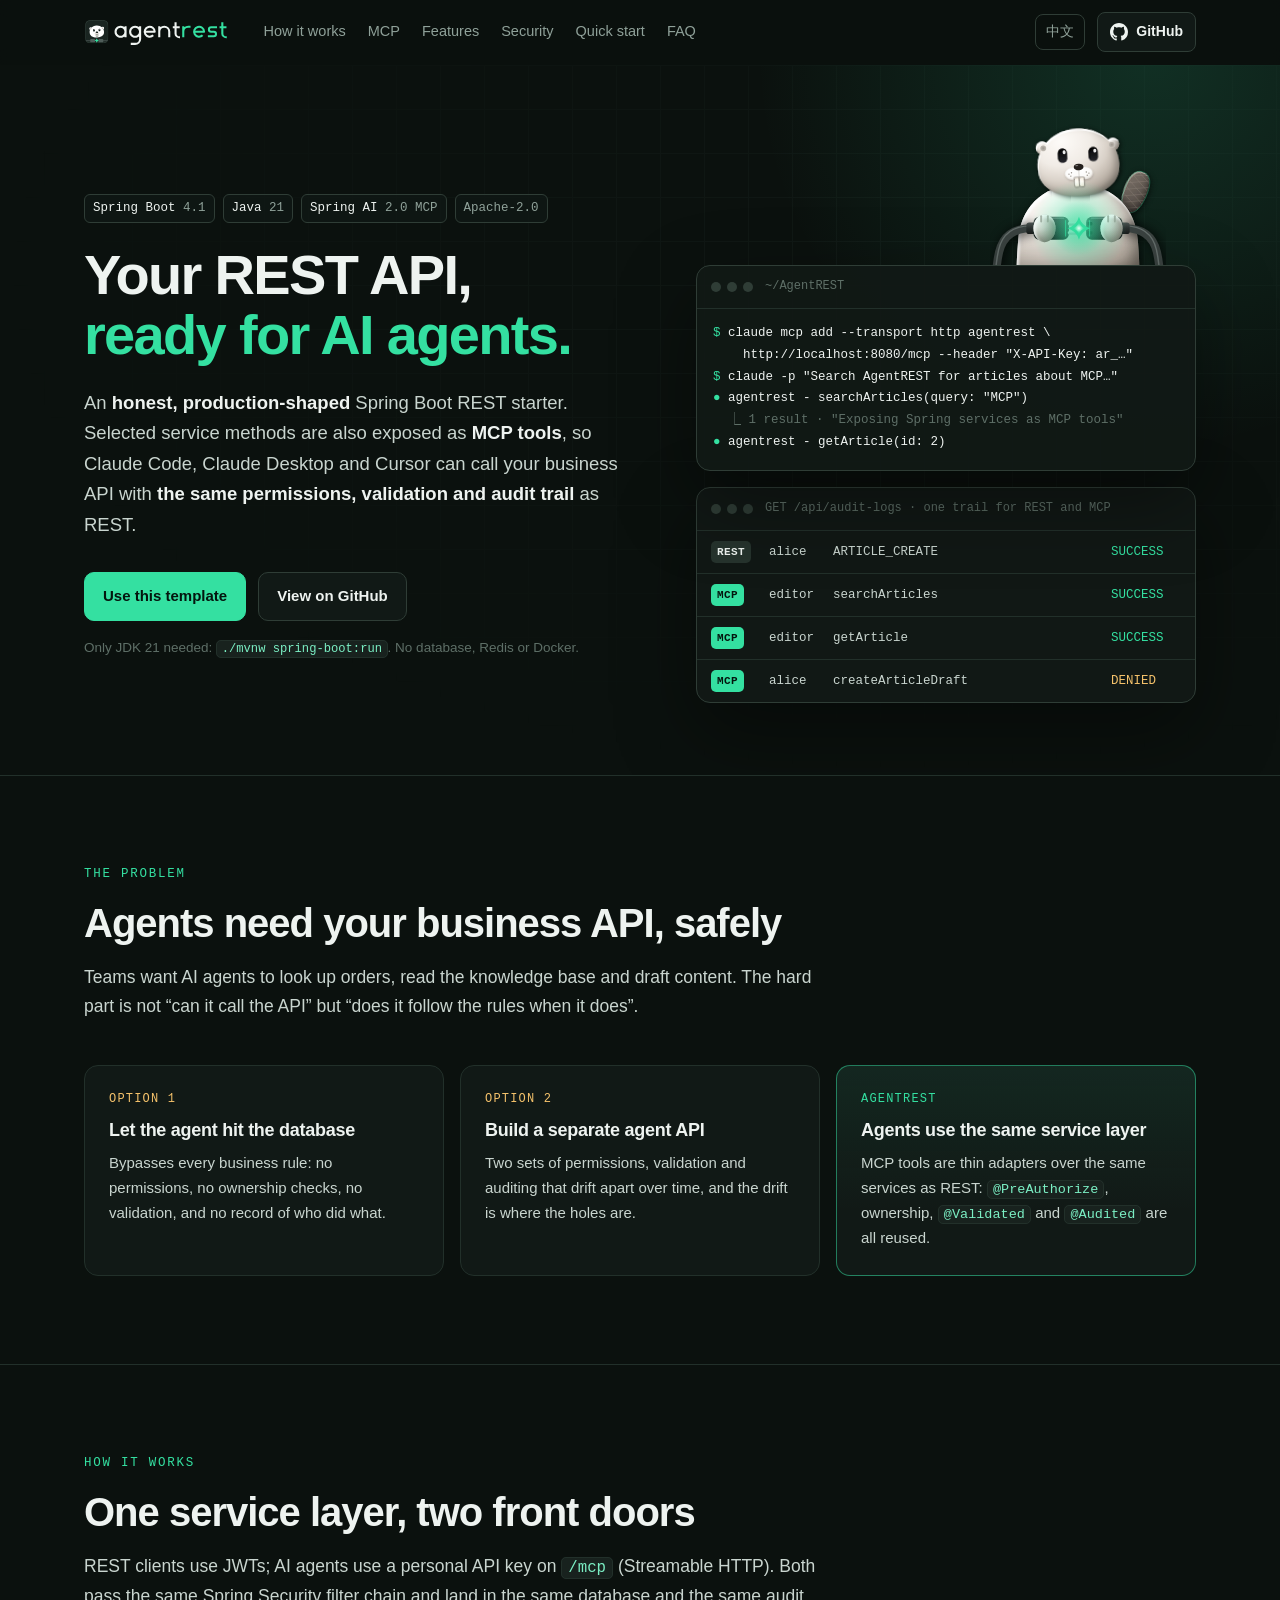
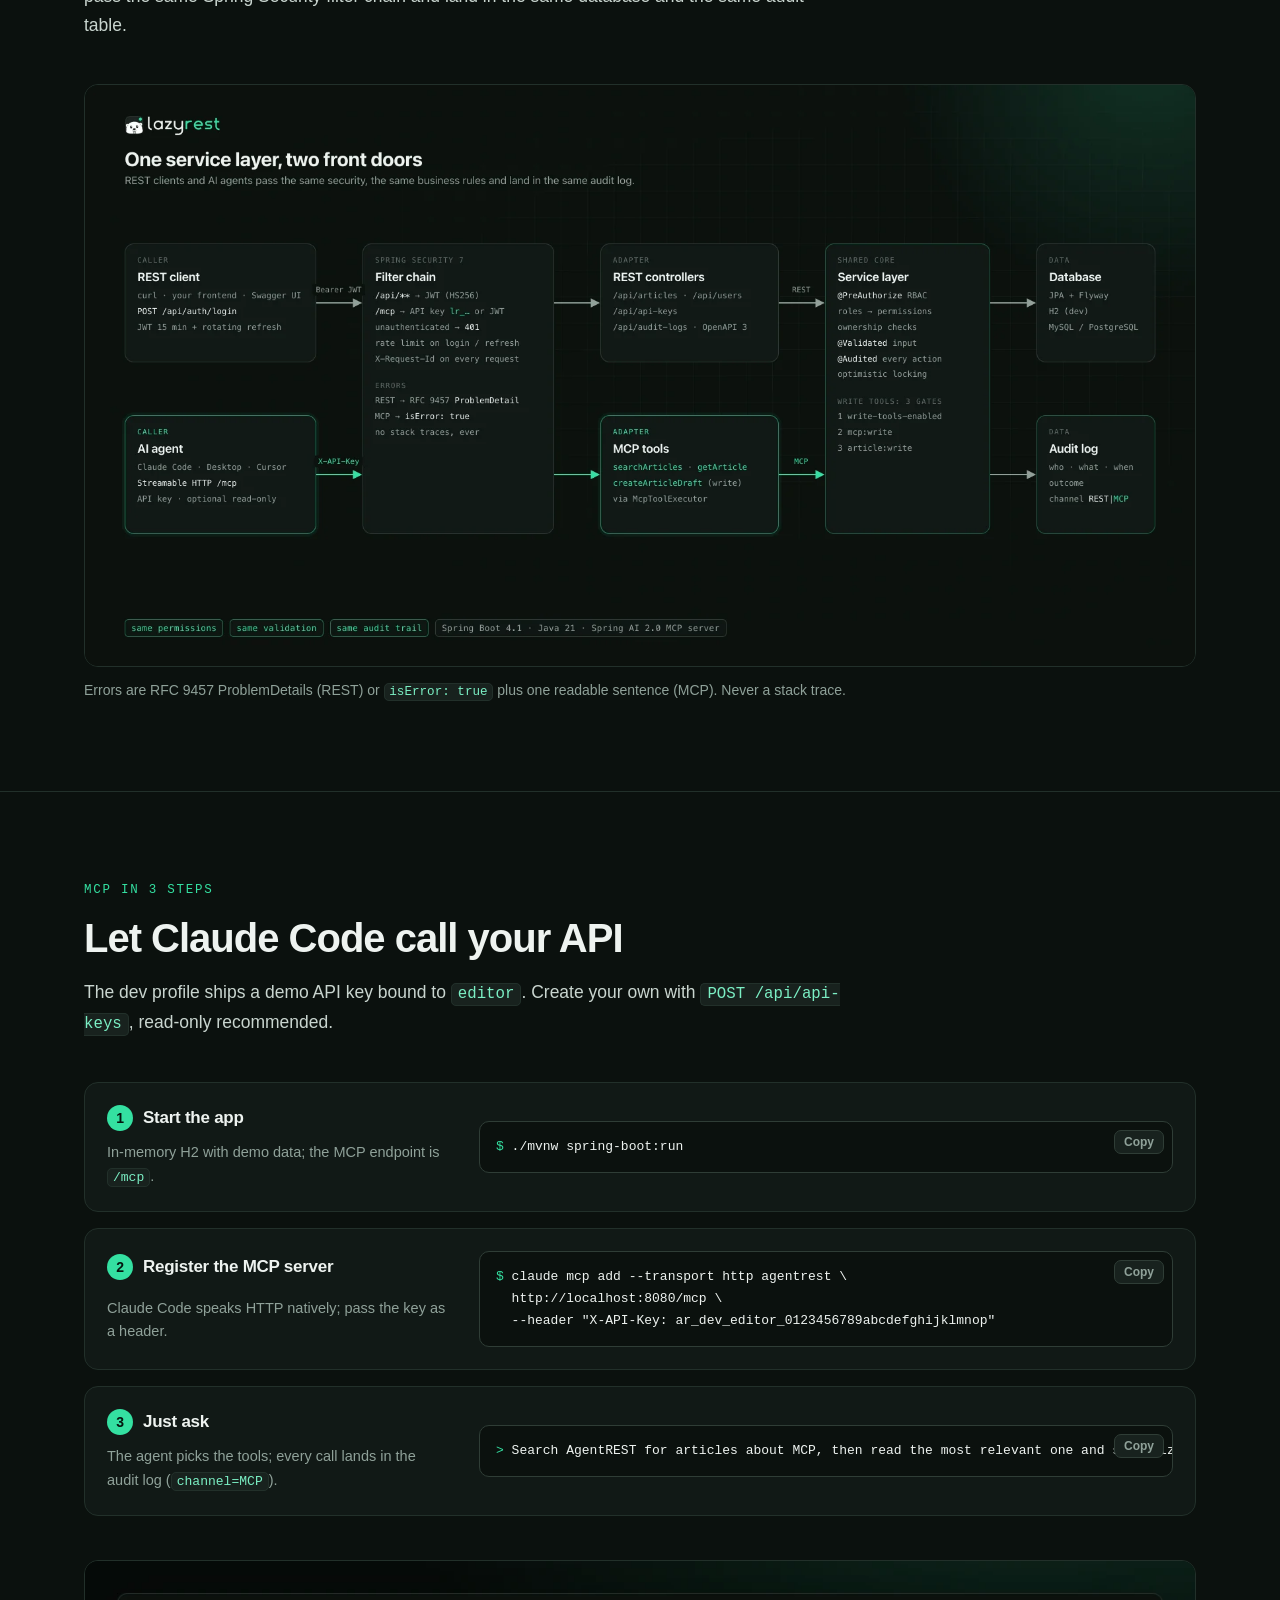
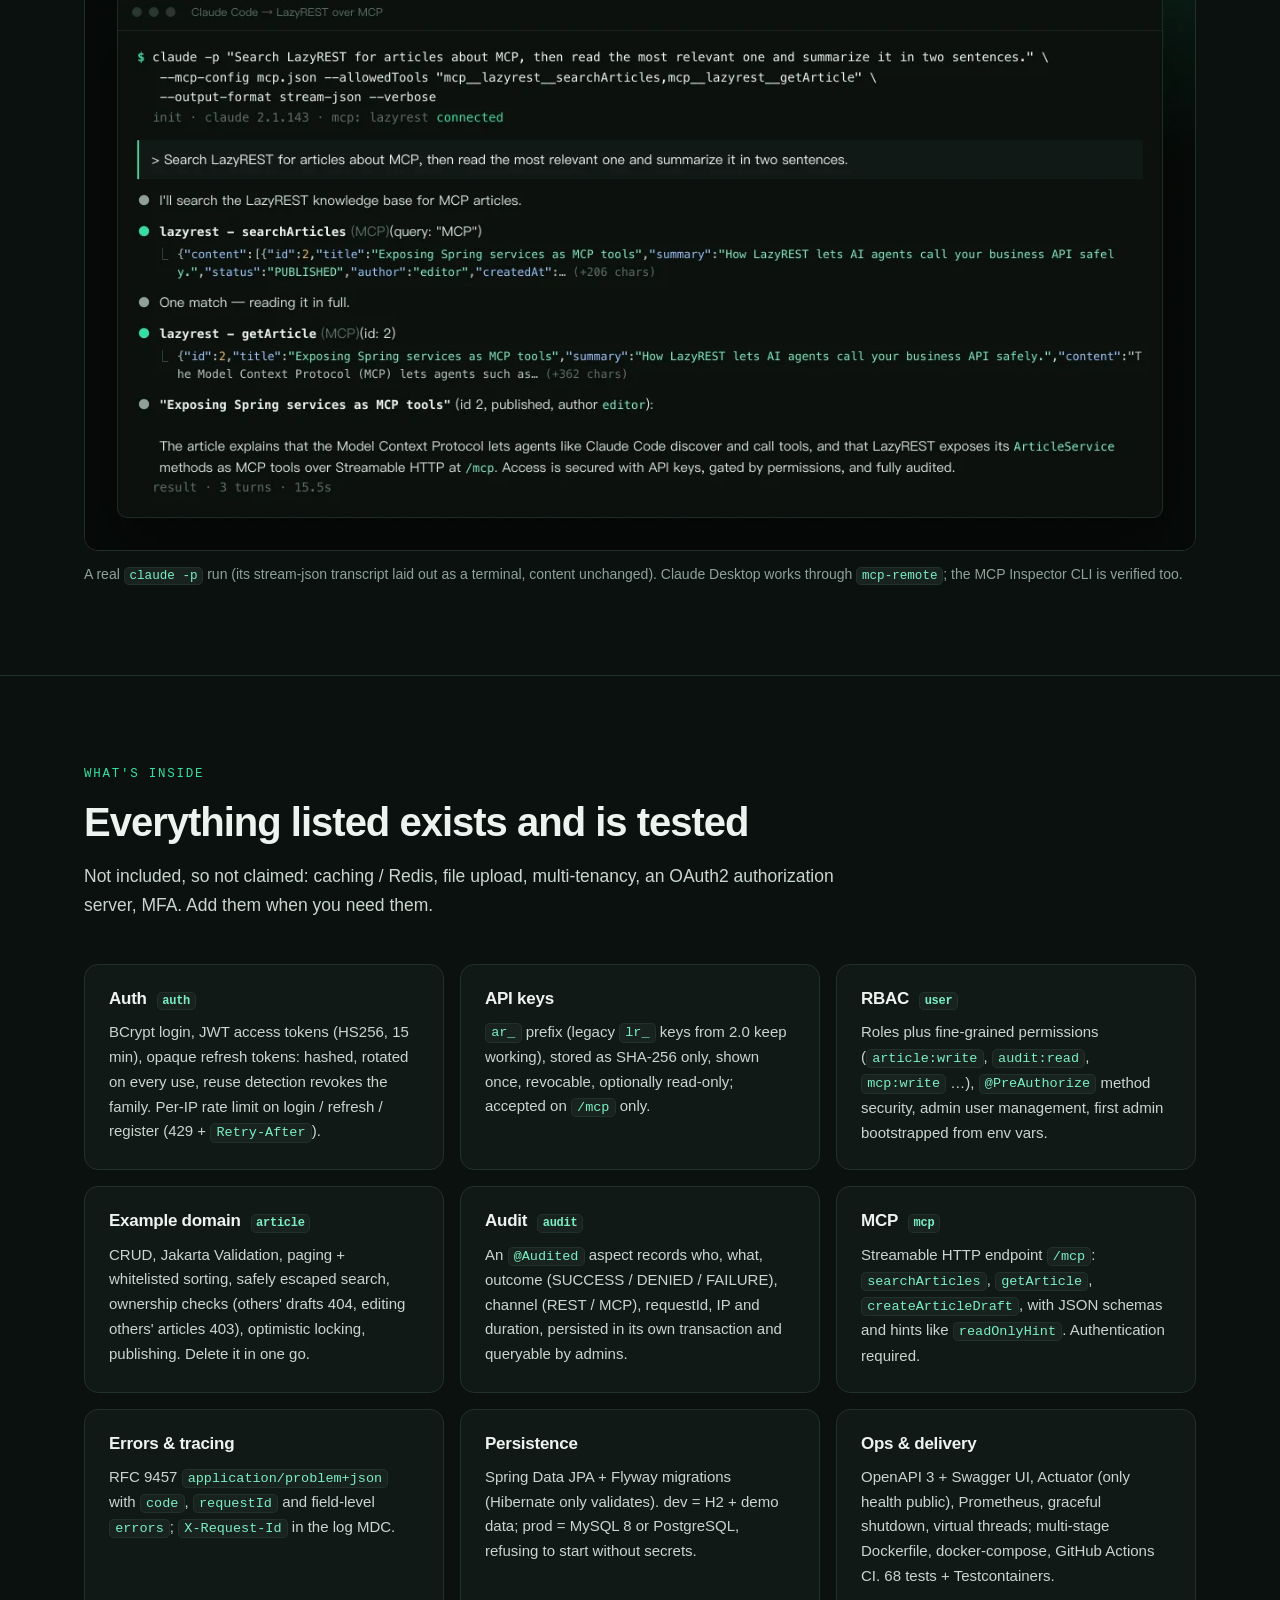
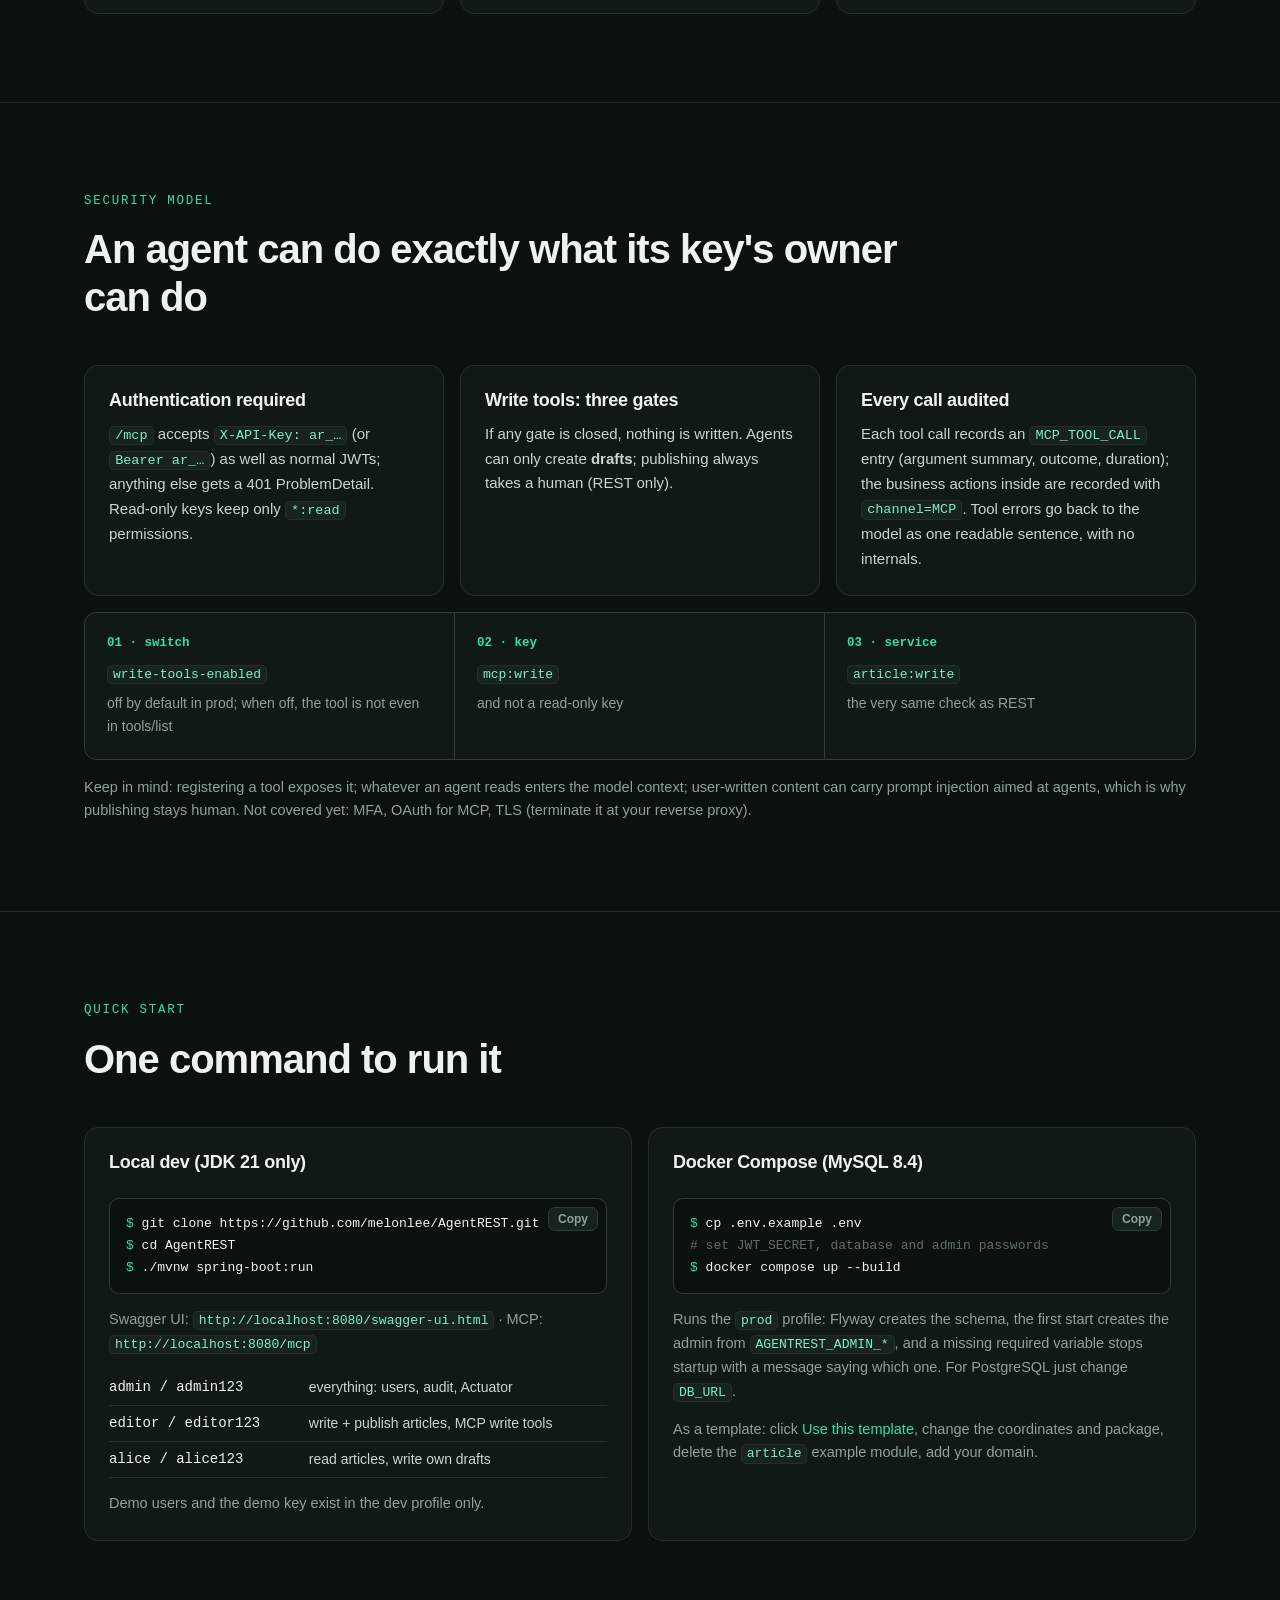
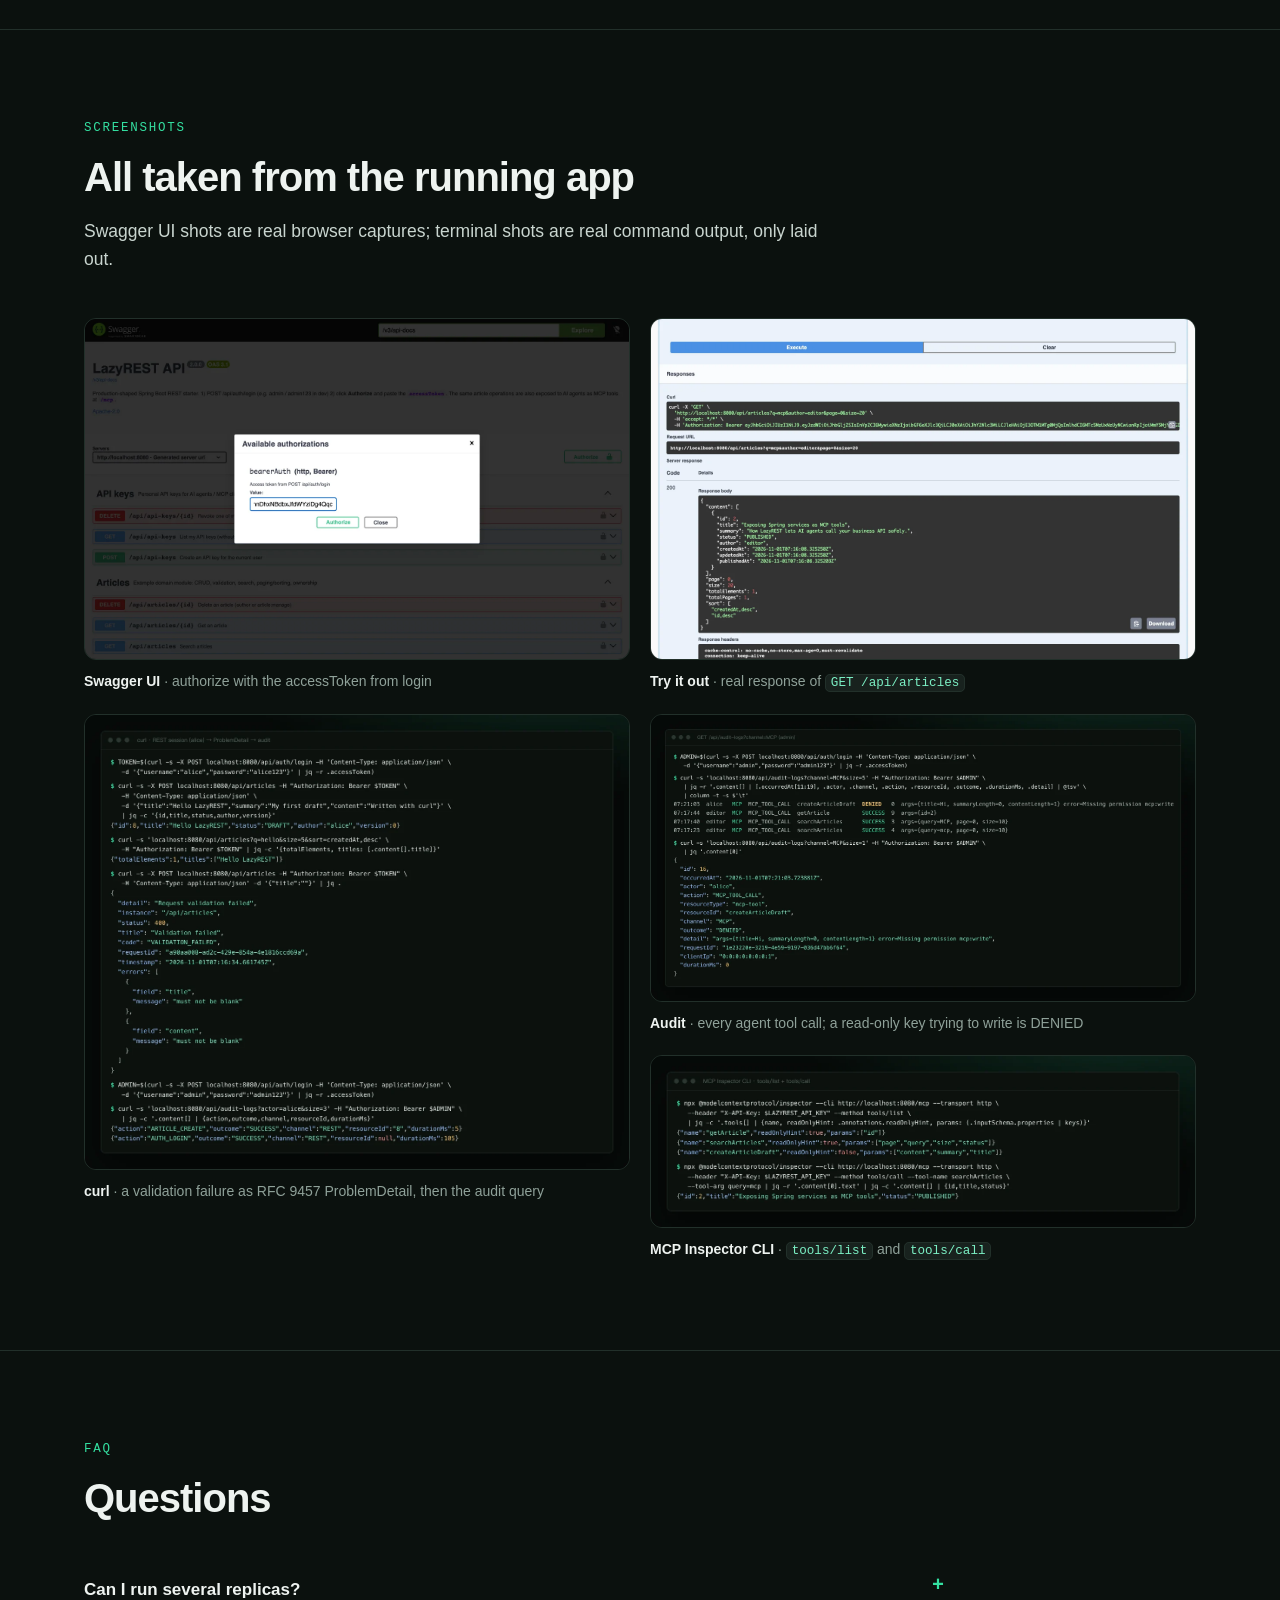
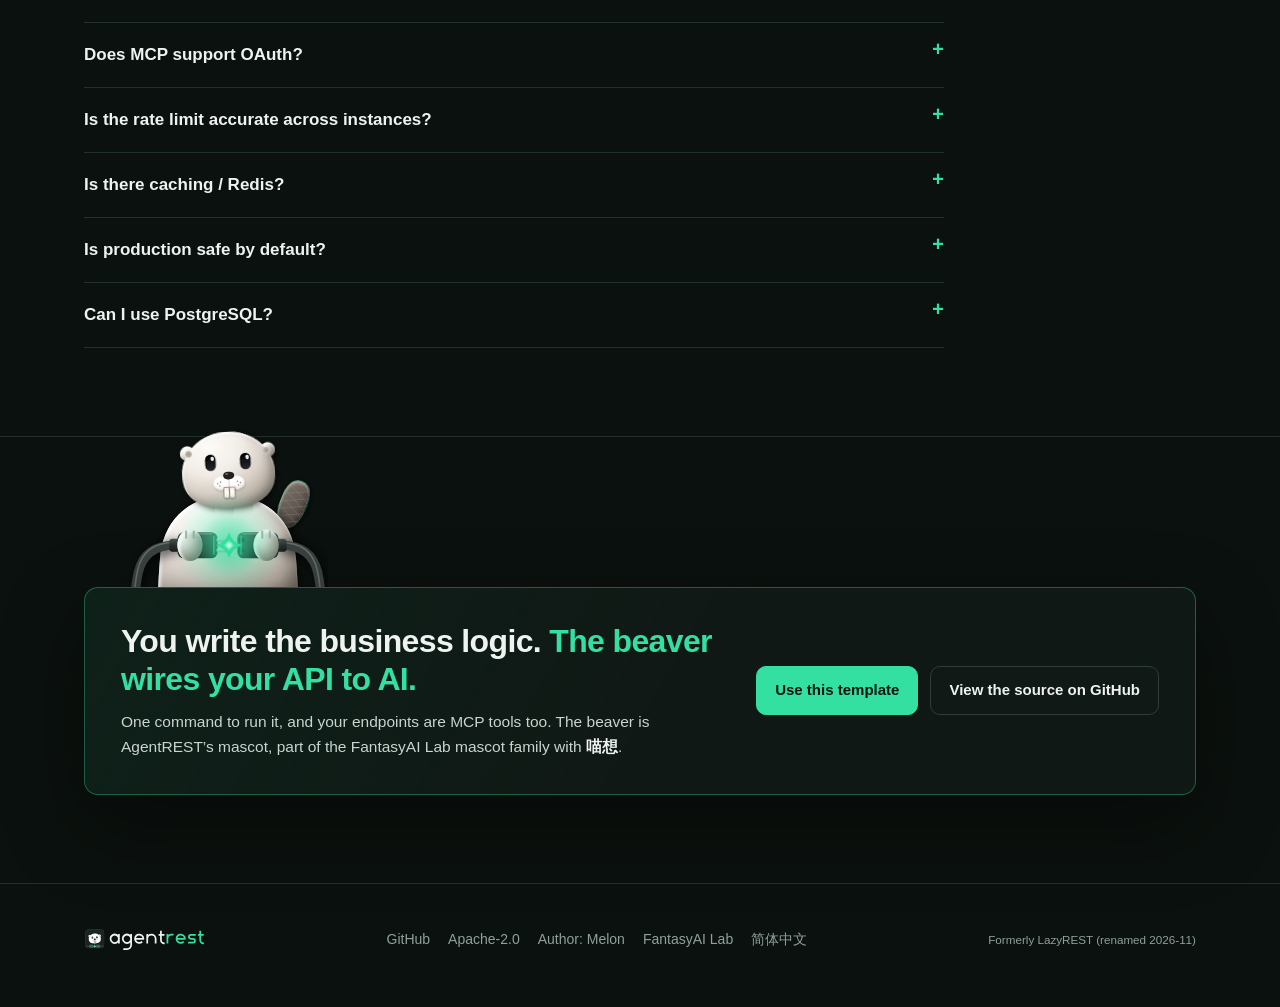
==== commit b78afdbc: "feat(brand): AgentREST wordmark and plug-joining beaver across icons, logos and marketing images The" ====
--- a/website/en/index.html
+++ b/website/en/index.html
@@ -19,14 +19,14 @@
   <meta property="og:locale:alternate" content="zh_CN" />
   <meta property="og:title" content="AgentREST: your REST API, ready for AI agents" />
   <meta property="og:description" content="A Spring Boot 4.1 REST starter whose endpoints are also MCP tools: same permissions, same audit trail." />
-  <meta property="og:image" content="https://melonlee.github.io/AgentREST/assets/lazyrest-social-preview.png" />
+  <meta property="og:image" content="https://melonlee.github.io/AgentREST/assets/agentrest-social-preview.png" />
   <meta property="og:image:width" content="1280" />
   <meta property="og:image:height" content="640" />
   <meta property="og:image:alt" content="AgentREST: Your REST API, ready for AI agents" />
   <meta name="twitter:card" content="summary_large_image" />
   <meta name="twitter:title" content="AgentREST: your REST API, ready for AI agents" />
   <meta name="twitter:description" content="A Spring Boot 4.1 REST starter whose endpoints are also MCP tools: same permissions, same audit trail." />
-  <meta name="twitter:image" content="https://melonlee.github.io/AgentREST/assets/lazyrest-social-preview.png" />
+  <meta name="twitter:image" content="https://melonlee.github.io/AgentREST/assets/agentrest-social-preview.png" />
 
   <link rel="icon" href="../assets/favicon.ico" sizes="48x48" />
   <link rel="icon" href="../assets/favicon-32.png" type="image/png" sizes="32x32" />
@@ -41,7 +41,7 @@
 
   <header class="site-header">
     <nav class="wrap nav" aria-label="Main">
-      <a class="brand" href="./" aria-label="AgentREST home"><img src="../assets/lazyrest-logo-dark.svg" alt="AgentREST" width="125" height="26" /></a>
+      <a class="brand" href="./" aria-label="AgentREST home"><img src="../assets/agentrest-logo-dark.svg" alt="AgentREST" width="125" height="26" /></a>
       <div class="nav-links">
         <a href="#how">How it works</a>
         <a href="#mcp">MCP</a>
@@ -75,7 +75,7 @@
         </div>
         <div class="hero-stack">
           <div class="peek">
-          <img class="beaver" src="../assets/lazyrest-beaver.svg" width="840" height="824" alt="The AgentREST beaver mascot" />
+          <img class="beaver" src="../assets/agentrest-beaver.svg" width="824" height="824" alt="The AgentREST beaver mascot" />
           <div class="card term">
             <div class="card-head"><span class="dots"><i></i><i></i><i></i></span><span>~/AgentREST</span></div>
 <pre><span class="p">$</span> claude mcp add --transport http agentrest \
@@ -254,7 +254,7 @@
     <section class="closing" aria-label="Get started">
       <div class="wrap">
         <div class="peek">
-          <img class="beaver" src="../assets/lazyrest-beaver.svg" width="840" height="824" alt="" loading="lazy" />
+          <img class="beaver" src="../assets/agentrest-beaver.svg" width="824" height="824" alt="" loading="lazy" />
           <div class="card closing-card">
             <div>
               <h2>You write the business logic. <em>The beaver wires your API to AI.</em></h2>
@@ -272,7 +272,7 @@
 
   <footer class="site-footer">
     <div class="wrap">
-      <img src="../assets/lazyrest-logo-dark.svg" alt="AgentREST" width="106" height="22" loading="lazy" />
+      <img src="../assets/agentrest-logo-dark.svg" alt="AgentREST" width="106" height="22" loading="lazy" />
       <nav aria-label="Footer">
         <a href="https://github.com/melonlee/AgentREST">GitHub</a>
         <a href="https://github.com/melonlee/AgentREST/blob/HEAD/LICENSE">Apache-2.0</a>
--- a/website/assets/site.css
+++ b/website/assets/site.css
@@ -210,7 +210,7 @@
   .step .code { grid-column: 1; grid-row: auto; }
 }
 
-/* beaver mascot: rises from behind a card, paws resting on its top edge (same pose as the app icon) */
+/* beaver mascot: rises from behind a card, joining two plugs; its cables run down into the card below */
 .peek { position: relative; min-width: 0; }
 .peek > .beaver { position: absolute; bottom: 100%; right: 30px; width: 176px; height: auto; pointer-events: none; animation: rise .9s cubic-bezier(.2,.8,.2,1) .25s both; }
 .peek > .card { position: relative; z-index: 1; }
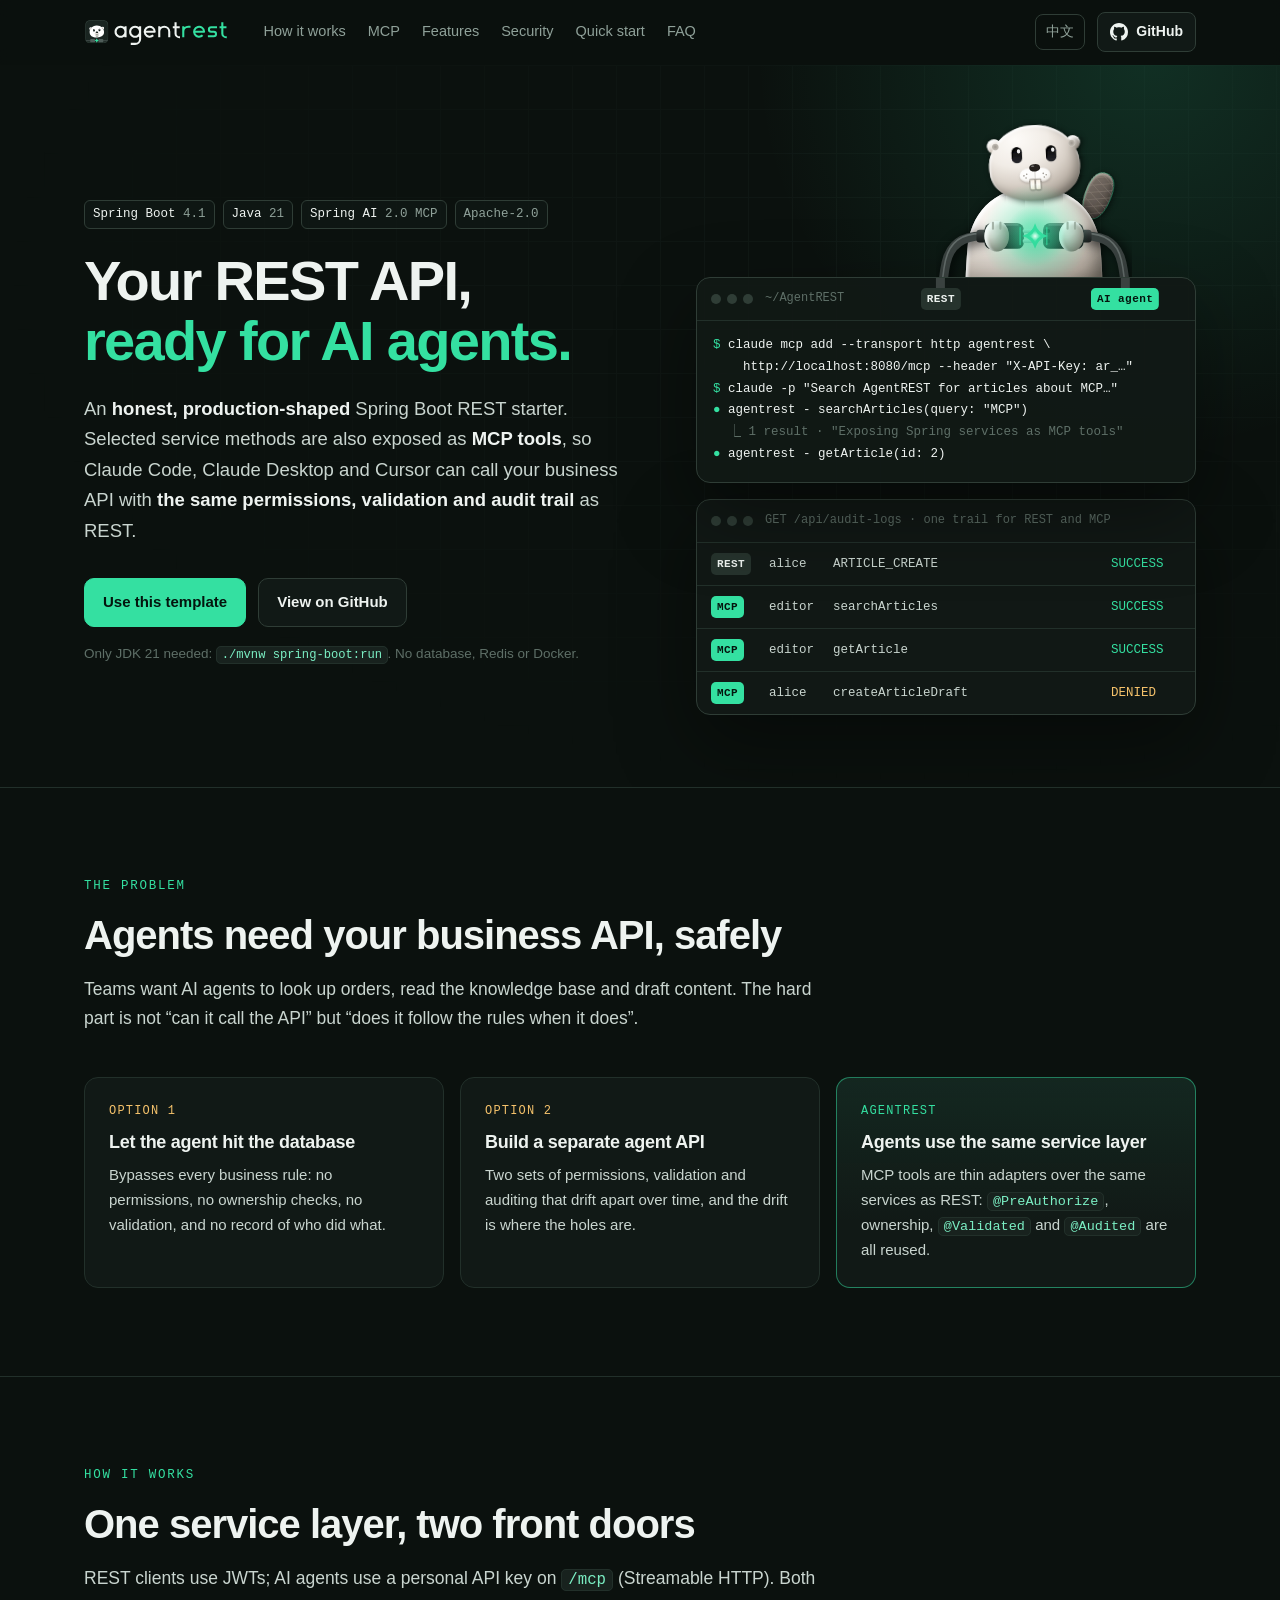
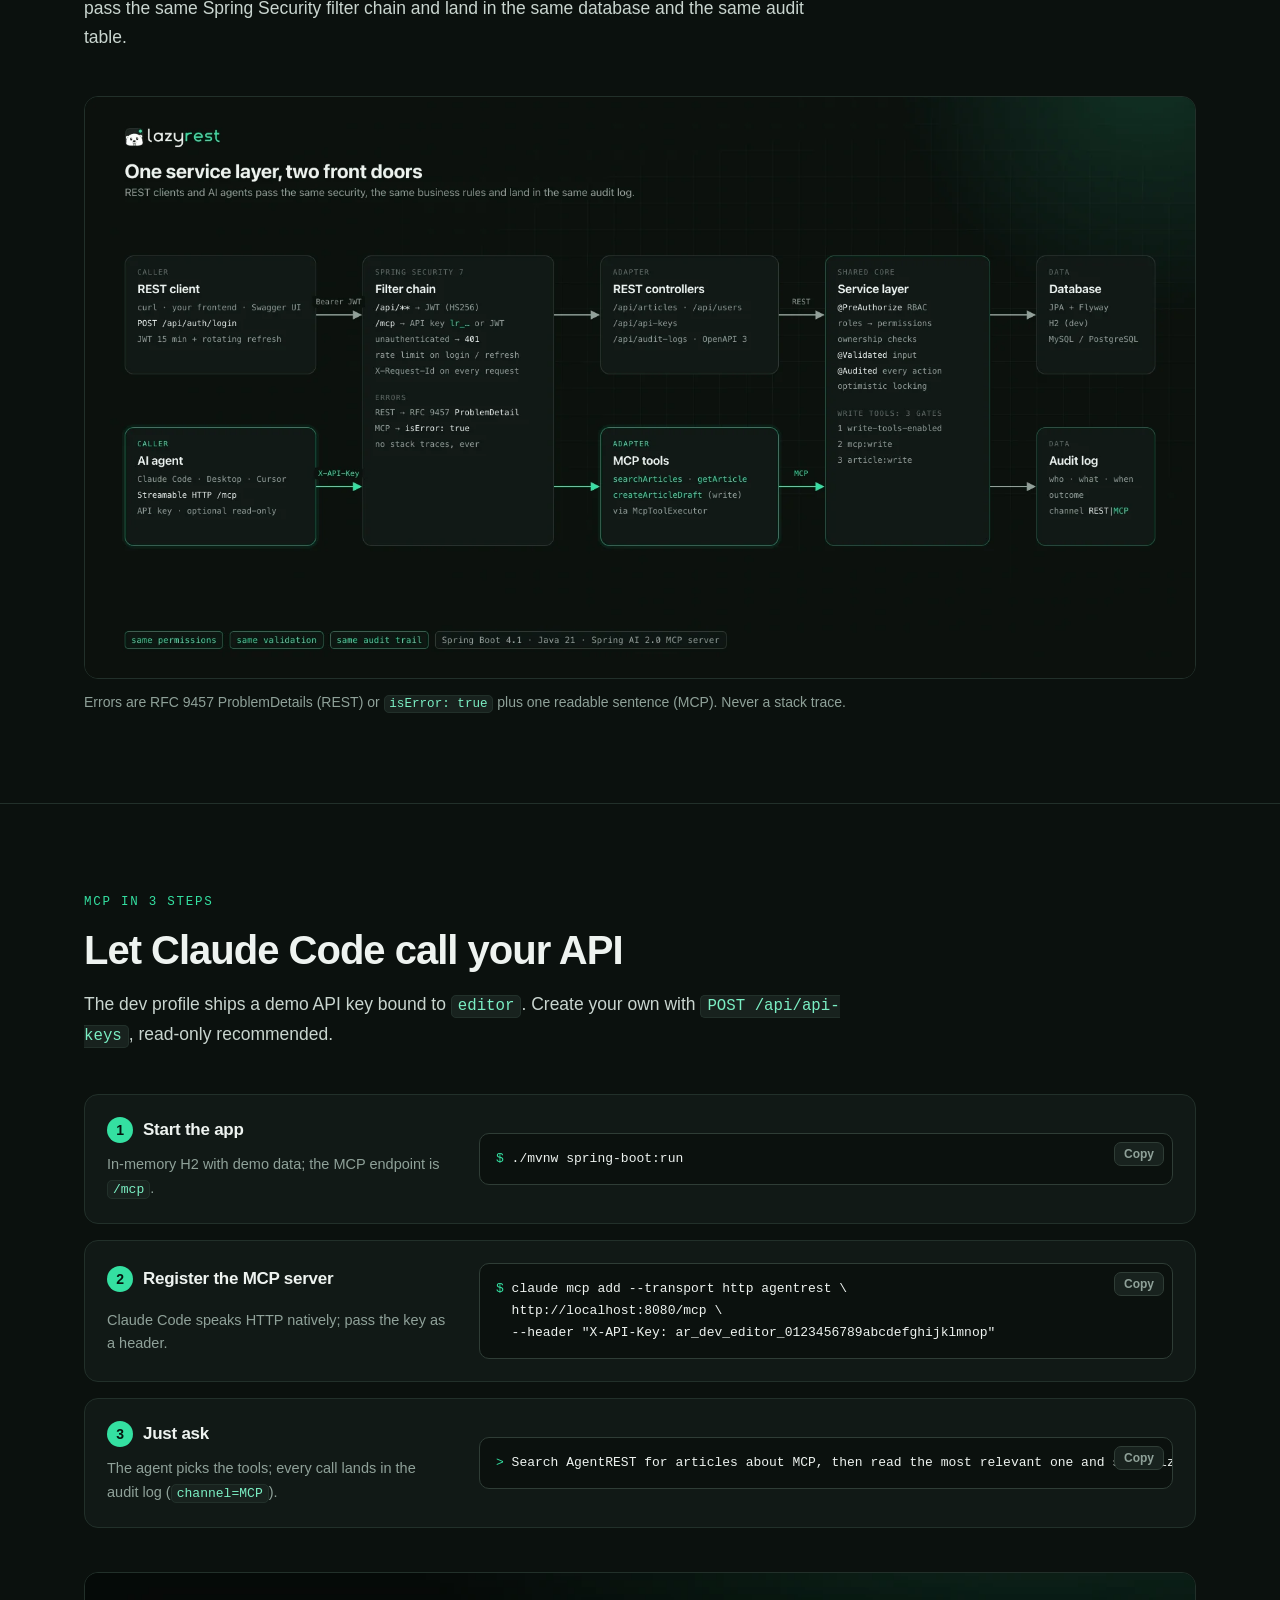
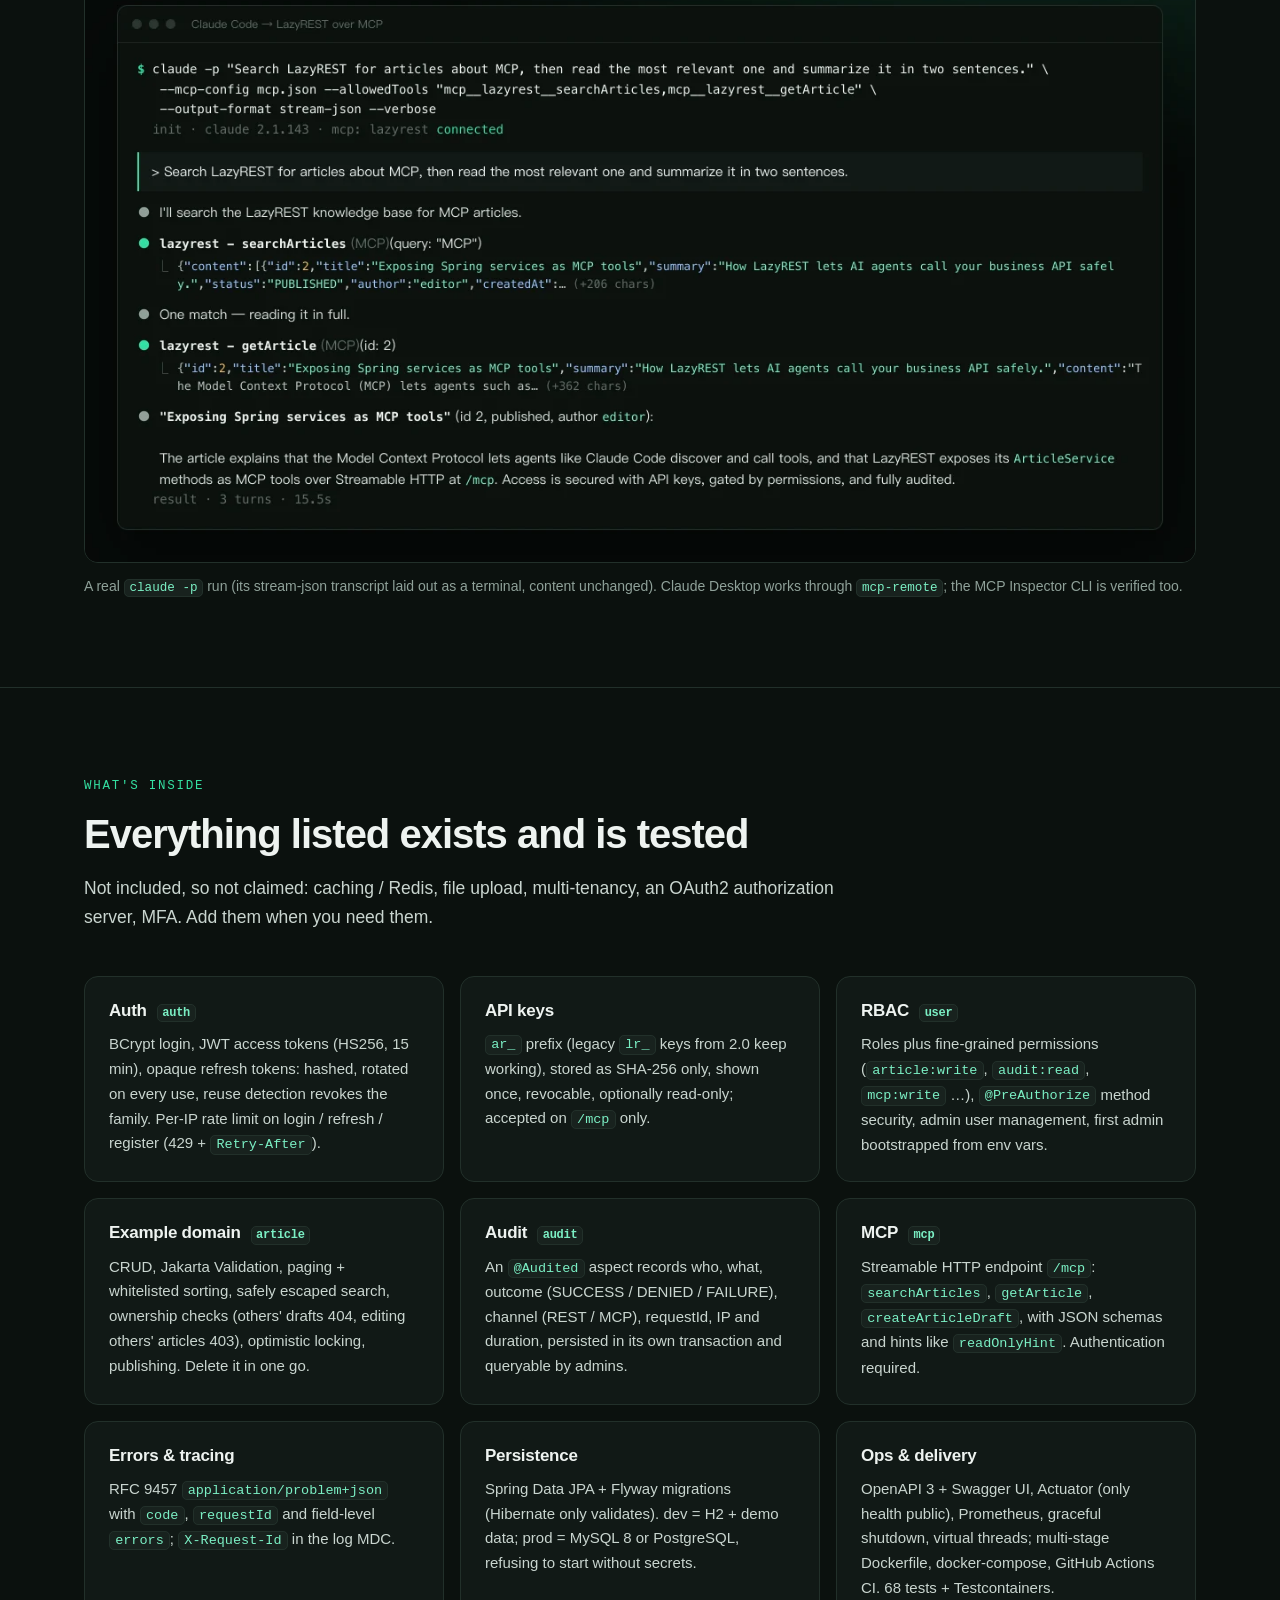
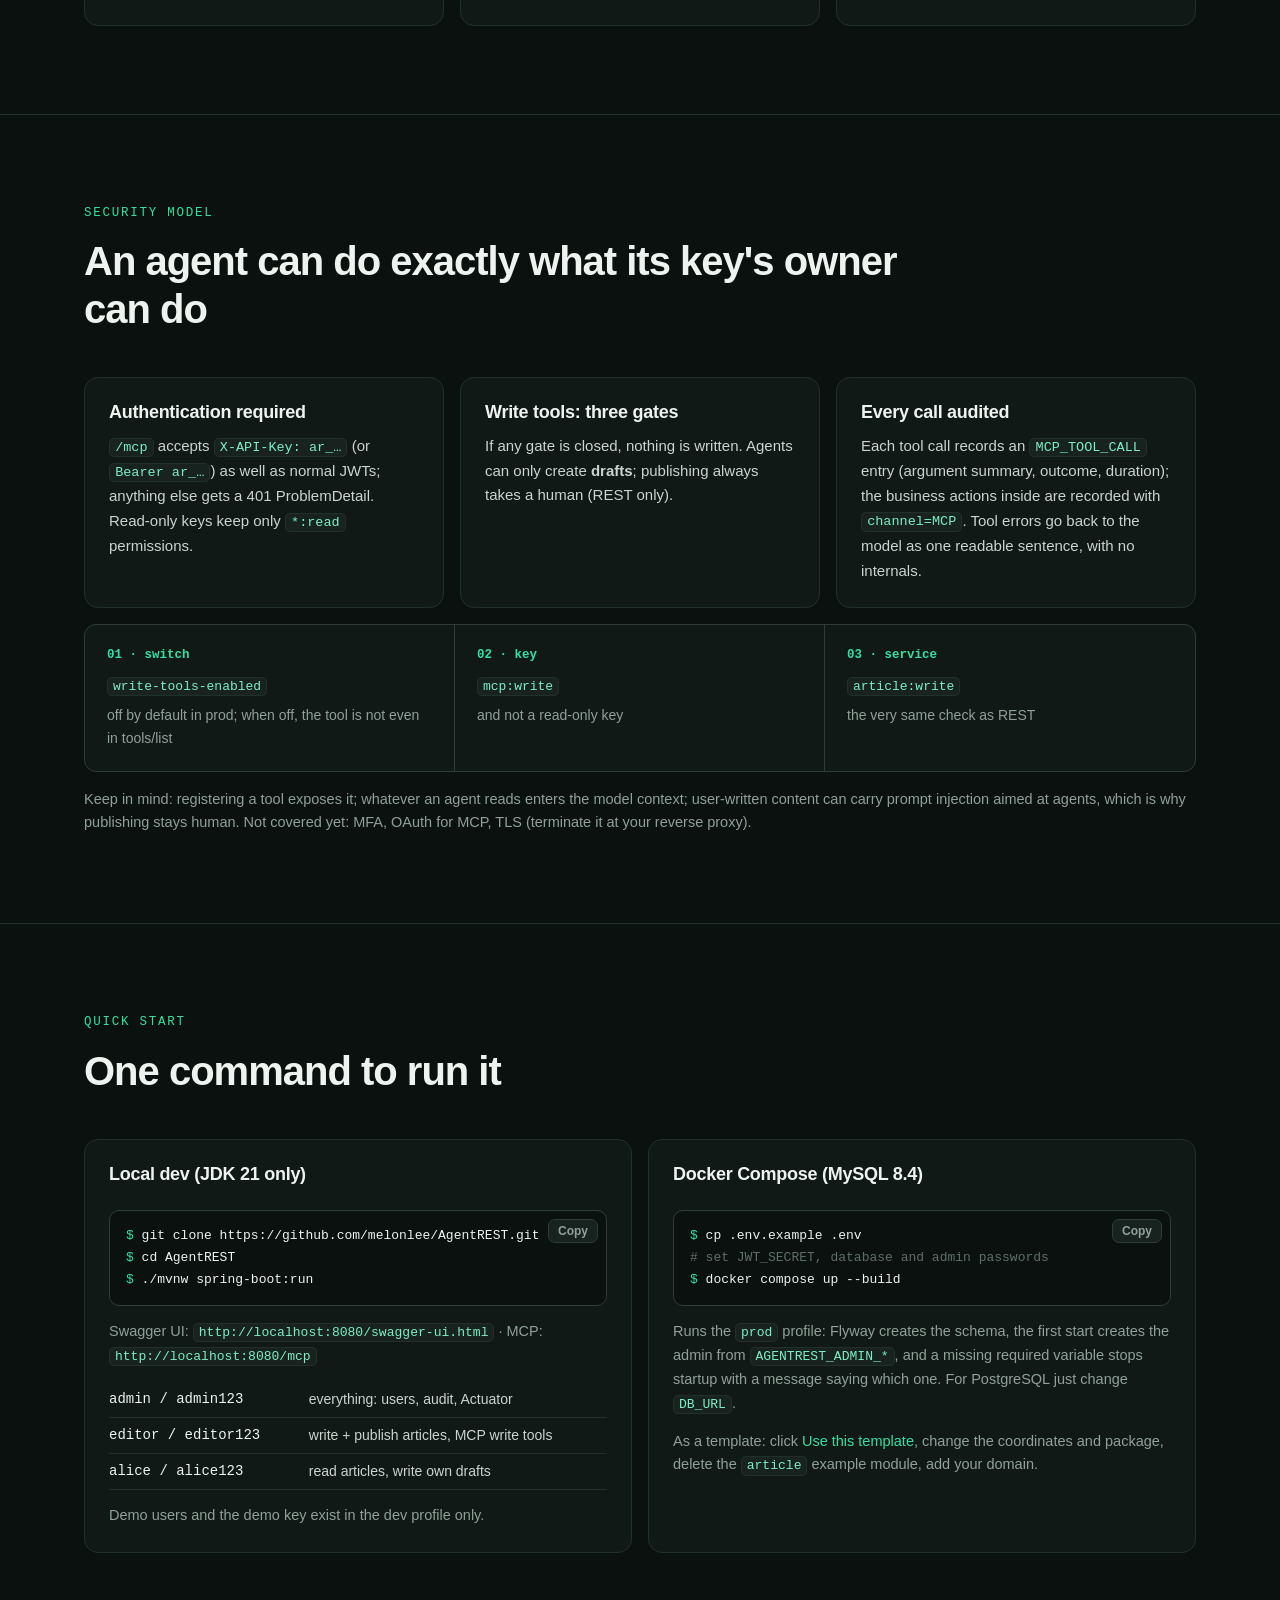
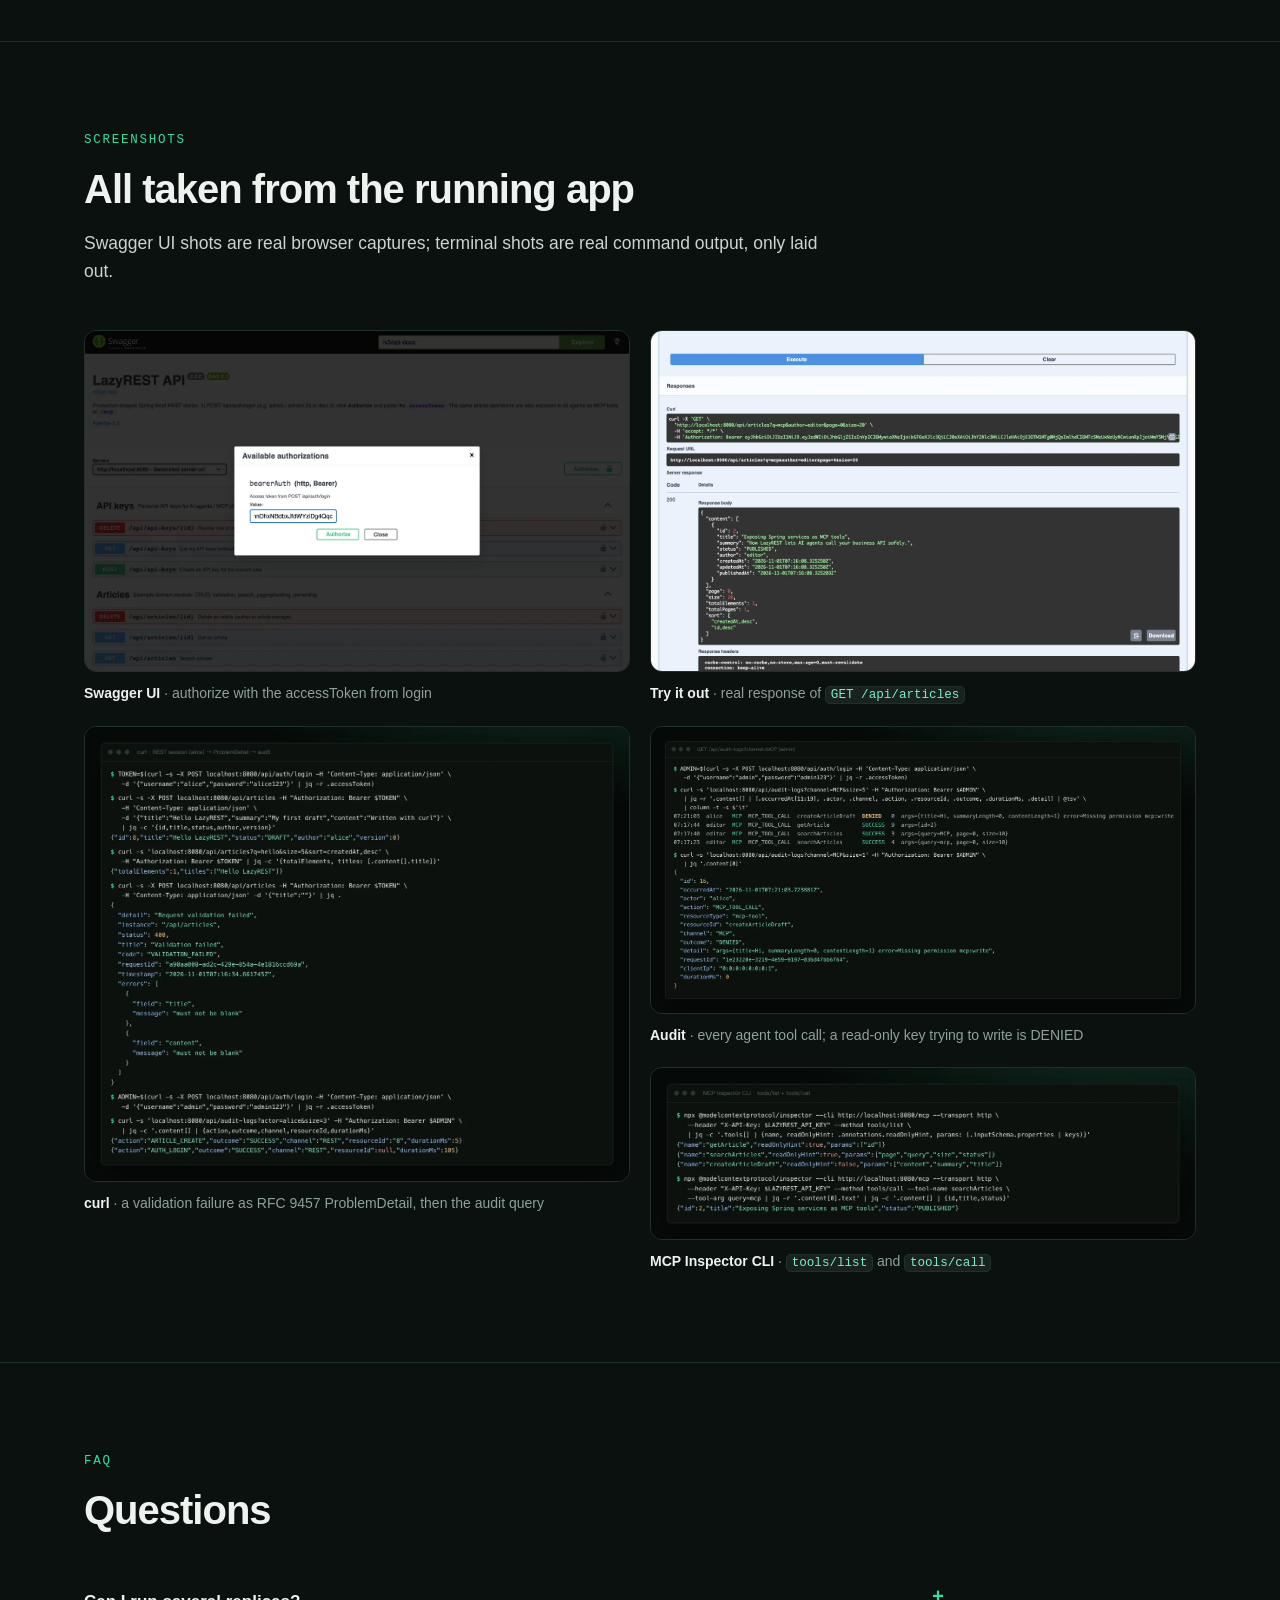
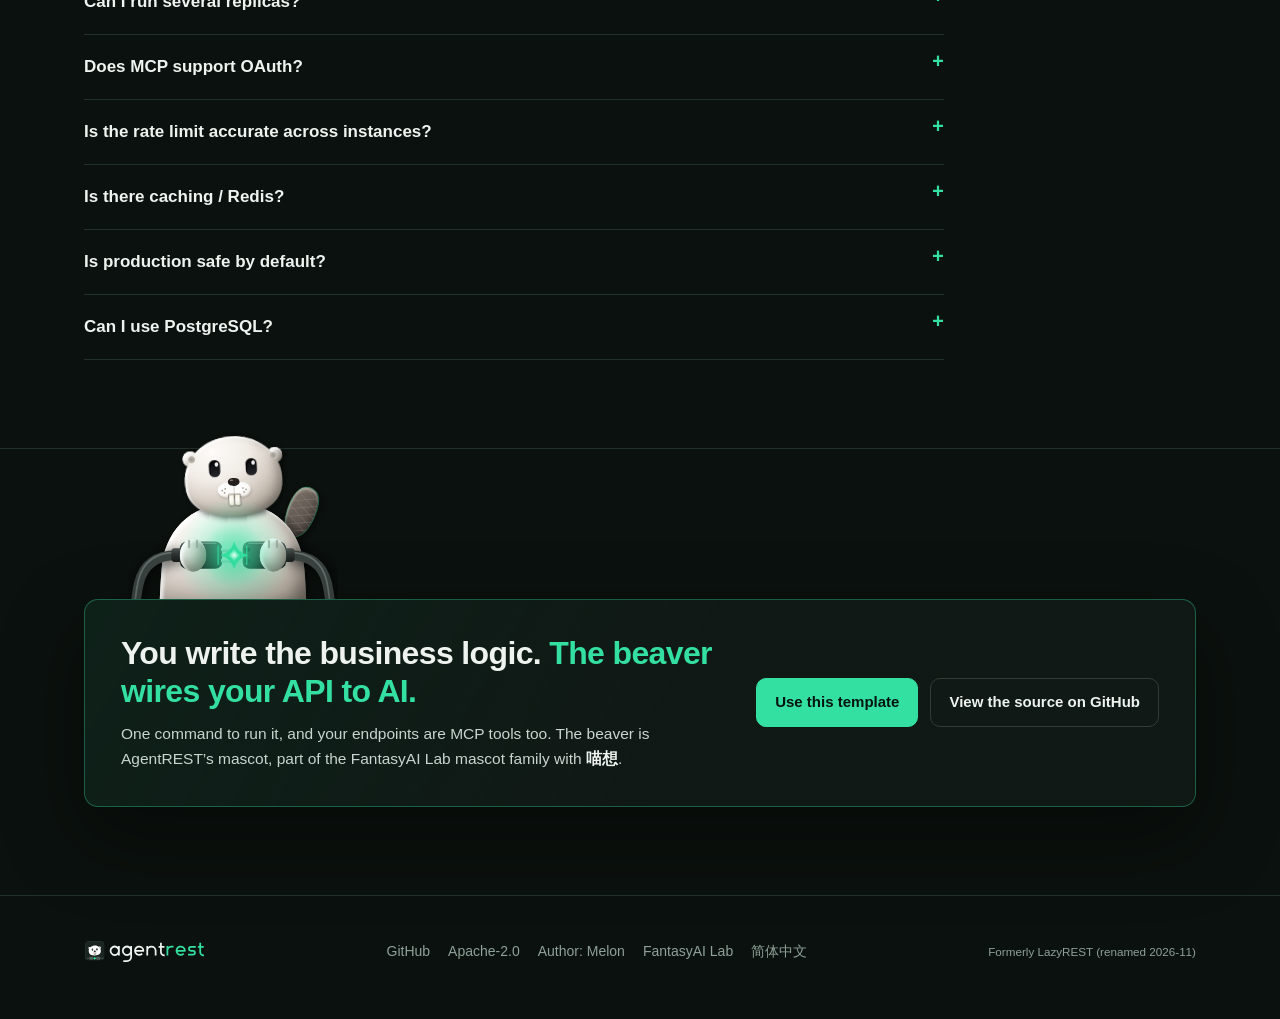
==== commit 7a710552: "feat(website): plug-joining beaver whose cables connect REST and AI agent in the hero card Header/fo" ====
--- a/website/en/index.html
+++ b/website/en/index.html
@@ -77,7 +77,7 @@
           <div class="peek">
           <img class="beaver" src="../assets/agentrest-beaver.svg" width="824" height="824" alt="The AgentREST beaver mascot" />
           <div class="card term">
-            <div class="card-head"><span class="dots"><i></i><i></i><i></i></span><span>~/AgentREST</span></div>
+            <div class="card-head"><span class="dots"><i></i><i></i><i></i></span><span class="sockets" aria-hidden="true"><span class="tag rest">REST</span><span class="tag mcp">AI agent</span></span><span>~/AgentREST</span></div>
 <pre><span class="p">$</span> claude mcp add --transport http agentrest \
     http://localhost:8080/mcp --header "X-API-Key: ar_…"
 <span class="p">$</span> claude -p "Search AgentREST for articles about MCP…"
--- a/website/assets/site.css
+++ b/website/assets/site.css
@@ -212,13 +212,22 @@
 
 /* beaver mascot: rises from behind a card, joining two plugs; its cables run down into the card below */
 .peek { position: relative; min-width: 0; }
-.peek > .beaver { position: absolute; bottom: 100%; right: 30px; width: 176px; height: auto; pointer-events: none; animation: rise .9s cubic-bezier(.2,.8,.2,1) .25s both; }
+.peek { --bw: 196px; --br: 64px; }
+.peek > .beaver { position: absolute; bottom: 100%; right: var(--br); width: var(--bw); height: auto; pointer-events: none; animation: rise .9s cubic-bezier(.2,.8,.2,1) .25s both; }
 .peek > .card { position: relative; z-index: 1; }
-.hero-stack { padding-top: 116px; }
+.hero-stack { padding-top: 128px; }
+/* Hero: the beaver's two cables end at the card's top edge (at 3% / 97% of the figure width) and
+   continue into two "sockets" in the card header - REST on one side, AI agent (MCP) on the other. */
+.sockets { position: absolute; top: 0; right: var(--br); width: var(--bw); height: 0; }
+.sockets .tag { position: absolute; top: 10px; transform: translateX(-50%); white-space: nowrap; animation: plug-in .4s ease-out 1s both; }
+.sockets .tag:first-child { left: 3%; }
+.sockets .tag:last-child { left: 97%; }
+.sockets .tag::before { content: ""; position: absolute; left: 50%; bottom: 100%; width: 9px; height: 11px; margin-left: -4.5px; background: #3a4240; }
+@keyframes plug-in { from { opacity: 0; } }
 @keyframes rise { from { transform: translateY(40%); } }
-@media (prefers-reduced-motion: reduce) { .peek > .beaver { animation: none; } }
+@media (prefers-reduced-motion: reduce) { .peek > .beaver, .sockets .tag { animation: none; } }
 .closing { padding-top: 150px; }
-.closing .peek > .beaver { right: auto; left: 44px; width: 200px; animation: none; }
+.closing .peek > .beaver { right: auto; left: 44px; width: 210px; animation: none; }
 .closing-card { display: flex; align-items: center; justify-content: space-between; gap: 28px 40px; flex-wrap: wrap; padding: 34px 36px; background: linear-gradient(120deg, rgba(52,224,161,.08), rgba(17,25,22,.94) 55%); border-color: rgba(52,224,161,.35); }
 .closing-card > div:first-child { flex: 1 1 420px; min-width: 0; }
 .closing-card h2 { font-size: clamp(24px, 2.8vw, 32px); letter-spacing: -.02em; font-weight: 750; }
@@ -227,9 +236,11 @@
 .closing-card p b { color: var(--paper); font-weight: 600; }
 .closing-card .cta { margin-top: 0; }
 @media (max-width: 720px) {
-  .hero-stack { padding-top: 96px; }
-  .peek > .beaver { width: 144px; right: 18px; }
+  .hero-stack { padding-top: 104px; }
+  .peek { --bw: 150px; --br: 40px; }
+  .sockets .tag::before { width: 7px; margin-left: -3.5px; }
+  .card-head:has(.sockets) > span:last-child { visibility: hidden; } /* the path label would sit under the REST socket */
   .closing { padding-top: 124px; }
-  .closing .peek > .beaver { width: 160px; left: 22px; }
+  .closing .peek > .beaver { width: 164px; left: 22px; }
   .closing-card { padding: 26px 22px; }
 }
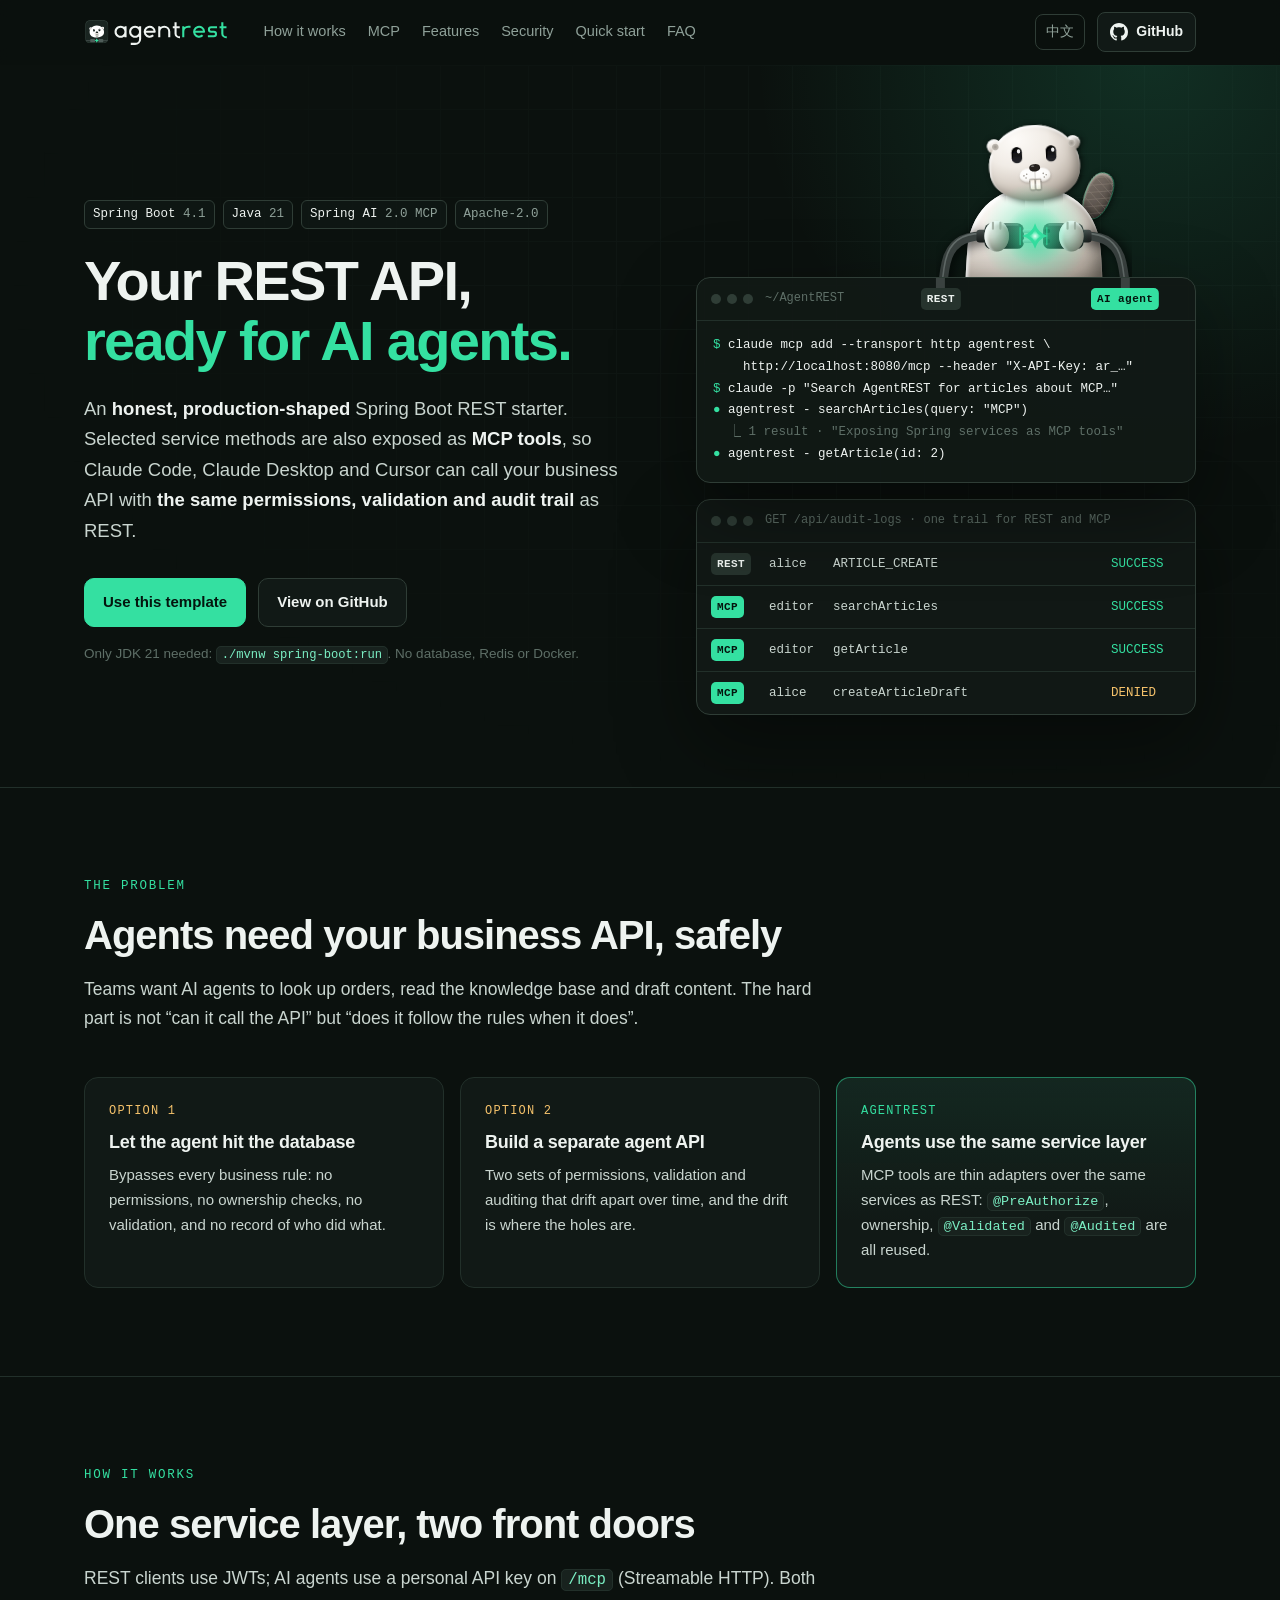
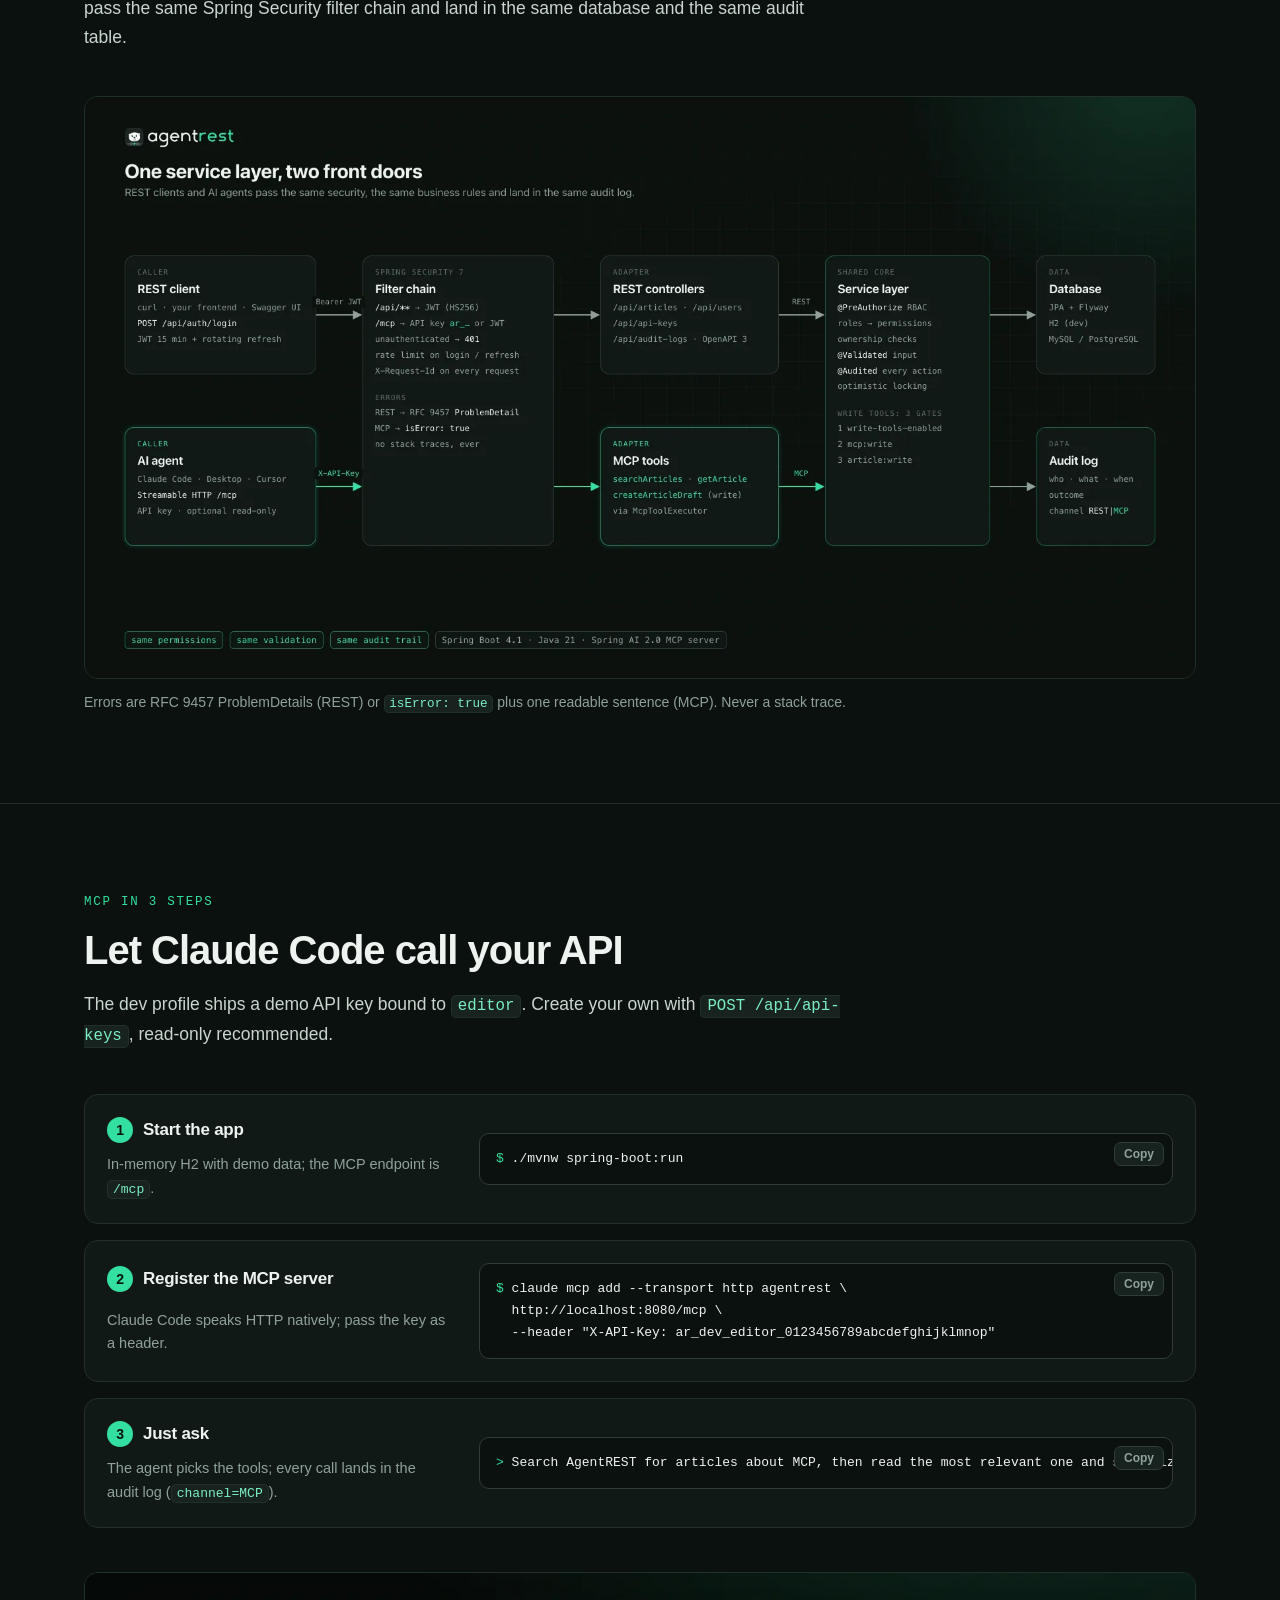
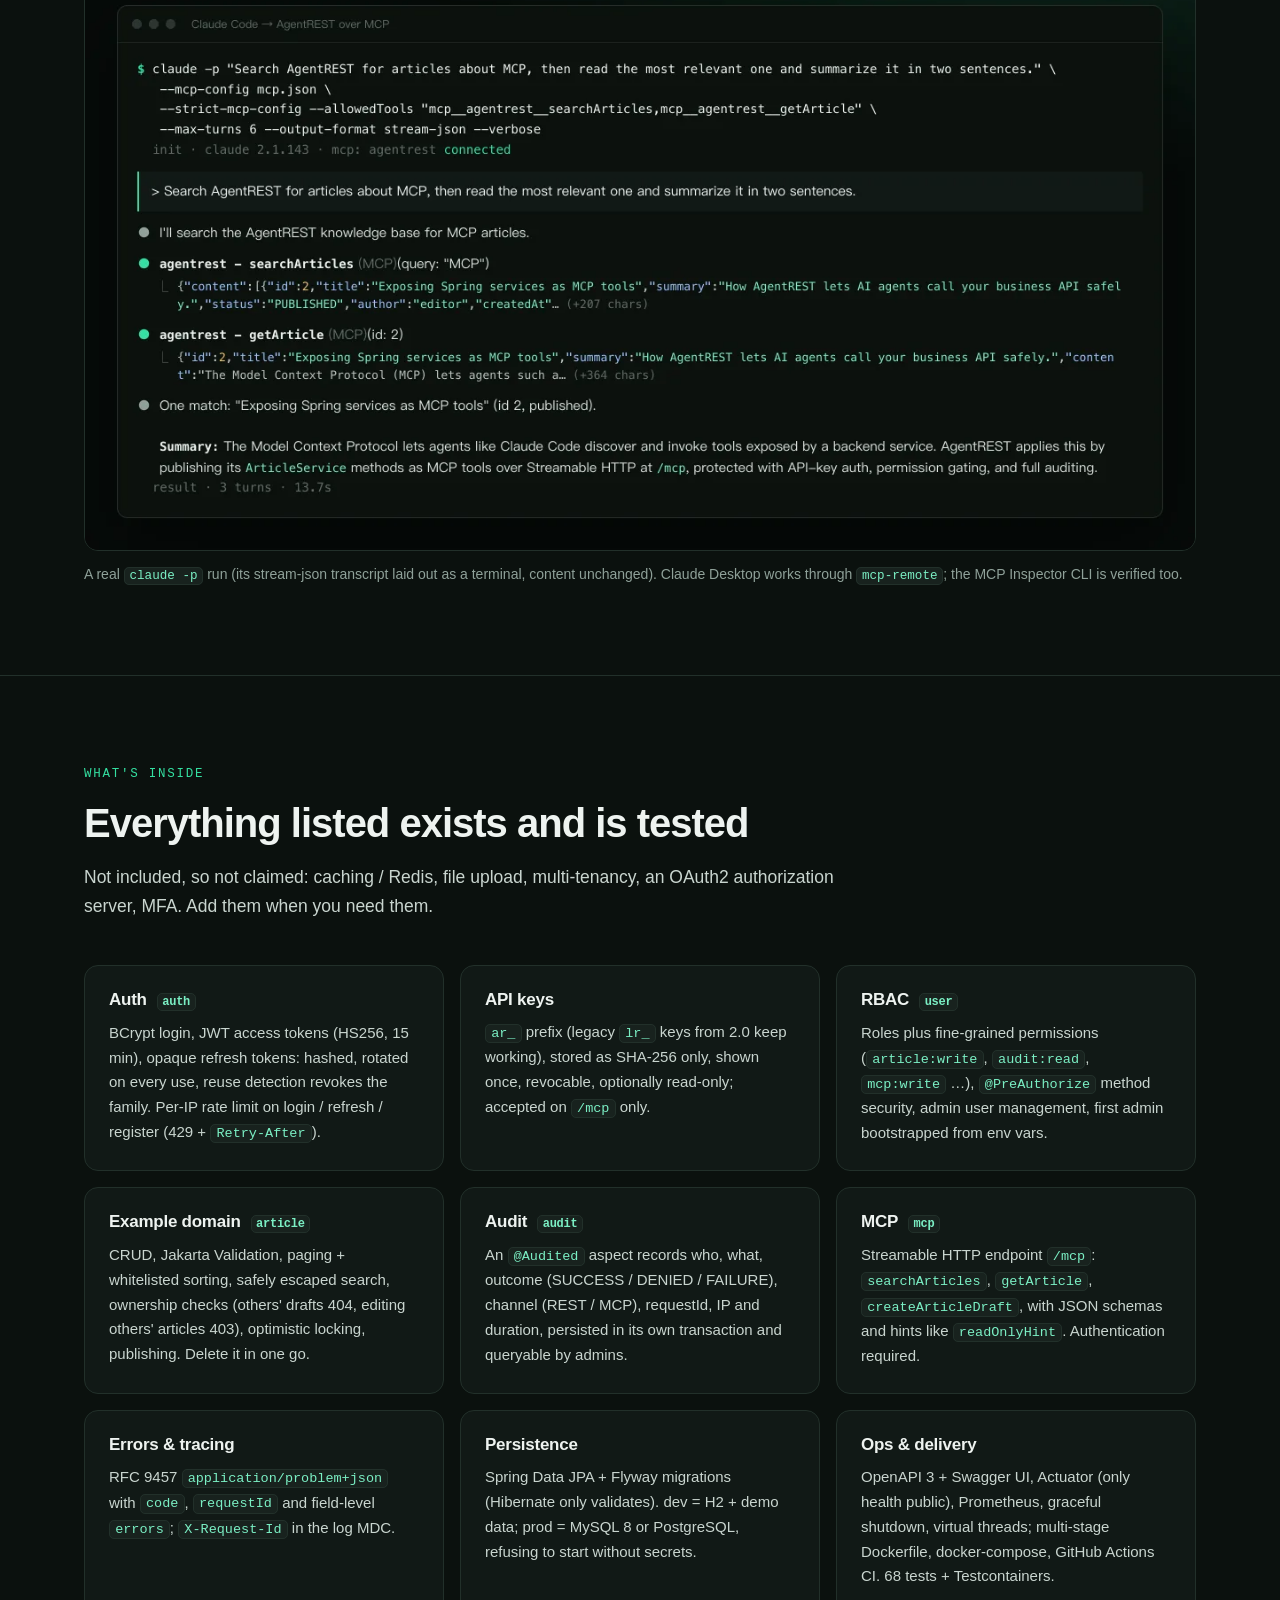
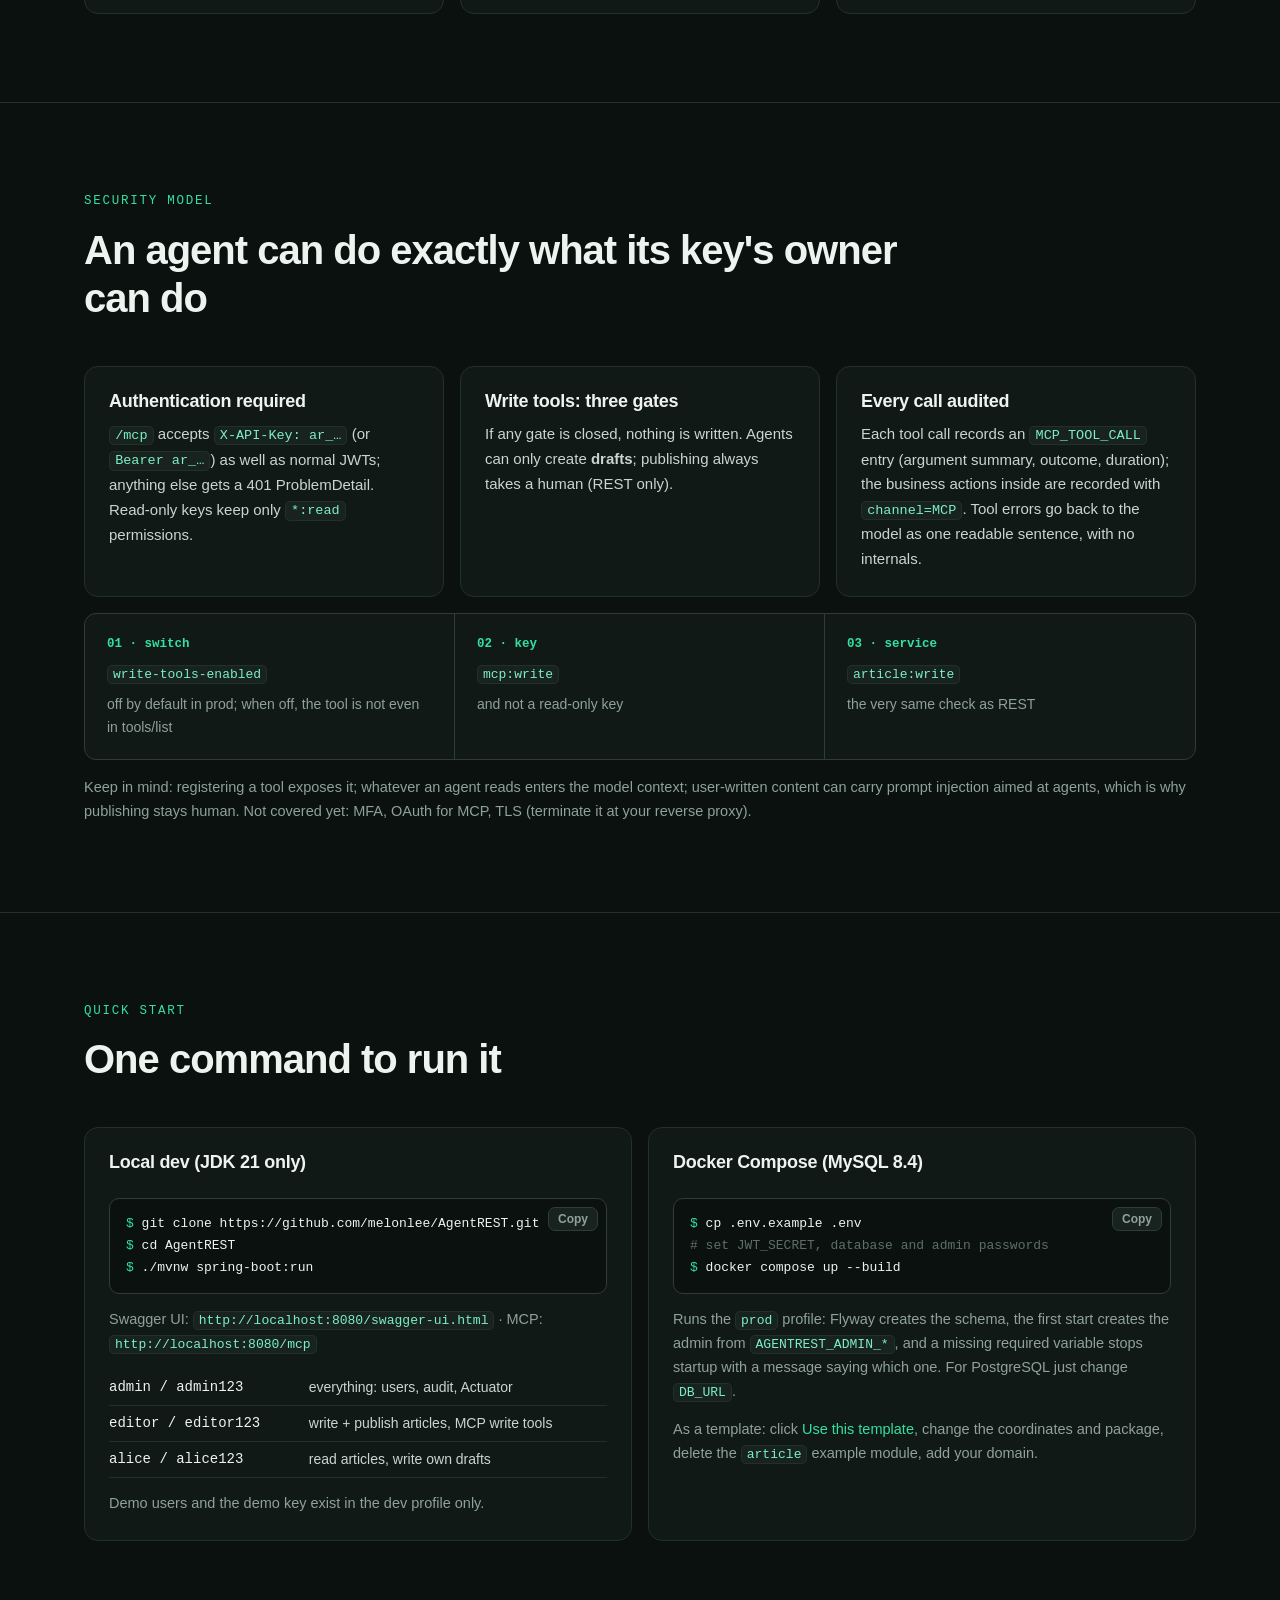
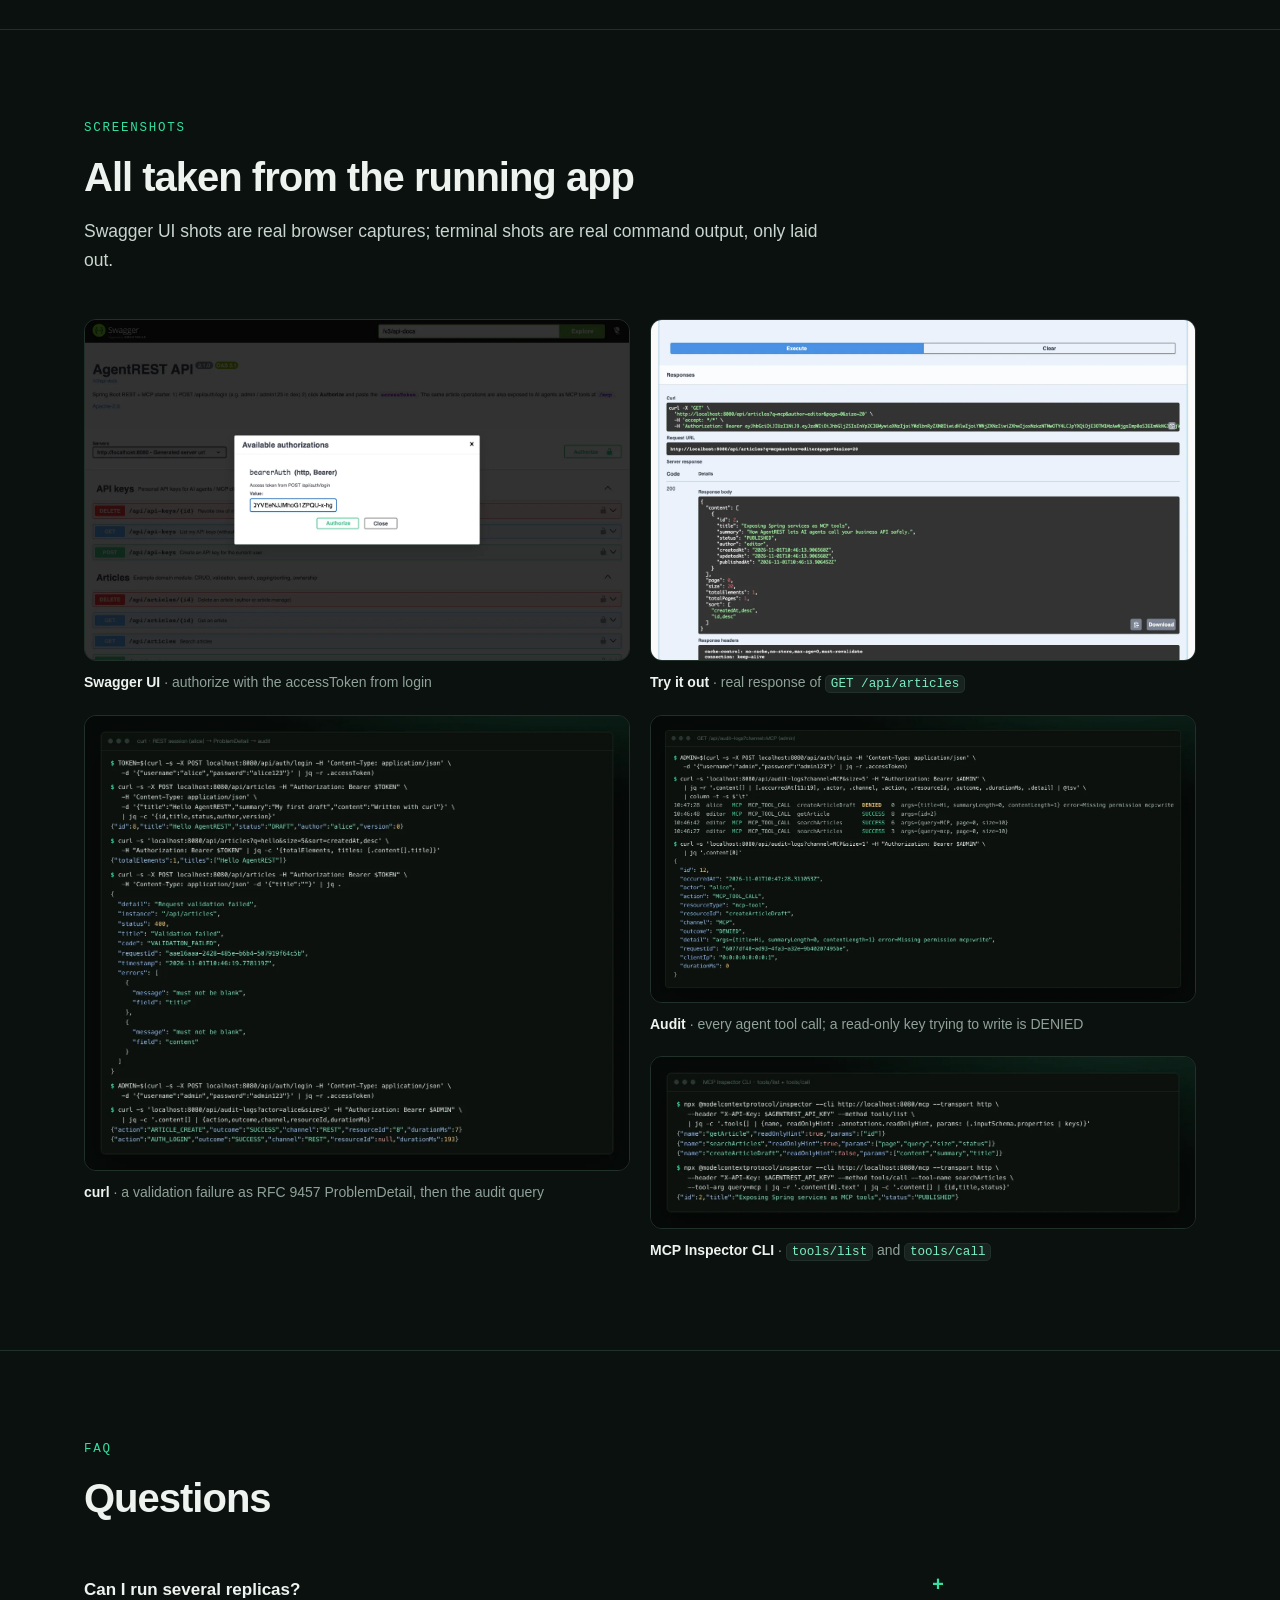
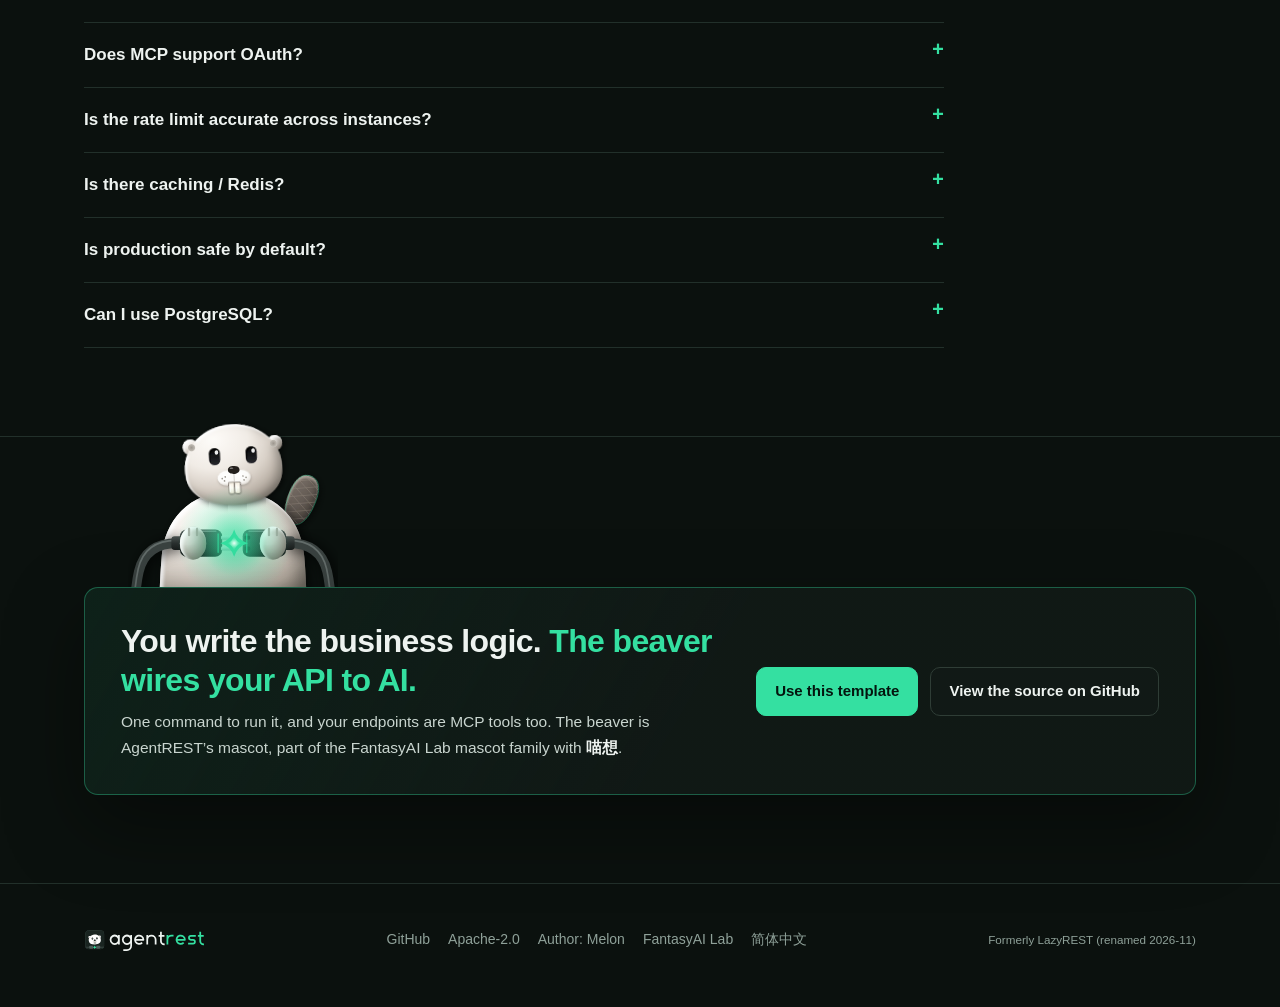
==== commit 7efcdf4c: "docs(screenshots): recapture curl, MCP Inspector, audit, Swagger UI and Claude Code against agentres" ====
--- a/website/en/index.html
+++ b/website/en/index.html
@@ -149,7 +149,7 @@
           </div>
         </div>
         <figure class="figure">
-          <img src="../assets/claude-code-mcp.webp" width="1252" height="664" loading="lazy" alt="A real Claude Code session calling the agentrest searchArticles and getArticle tools and summarizing the result" />
+          <img src="../assets/claude-code-mcp.webp" width="1252" height="651" loading="lazy" alt="A real Claude Code session calling the agentrest searchArticles and getArticle tools and summarizing the result" />
           <figcaption>A real <code>claude -p</code> run (its stream-json transcript laid out as a terminal, content unchanged). Claude Desktop works through <code>mcp-remote</code>; the MCP Inspector CLI is verified too.</figcaption>
         </figure>
       </div>
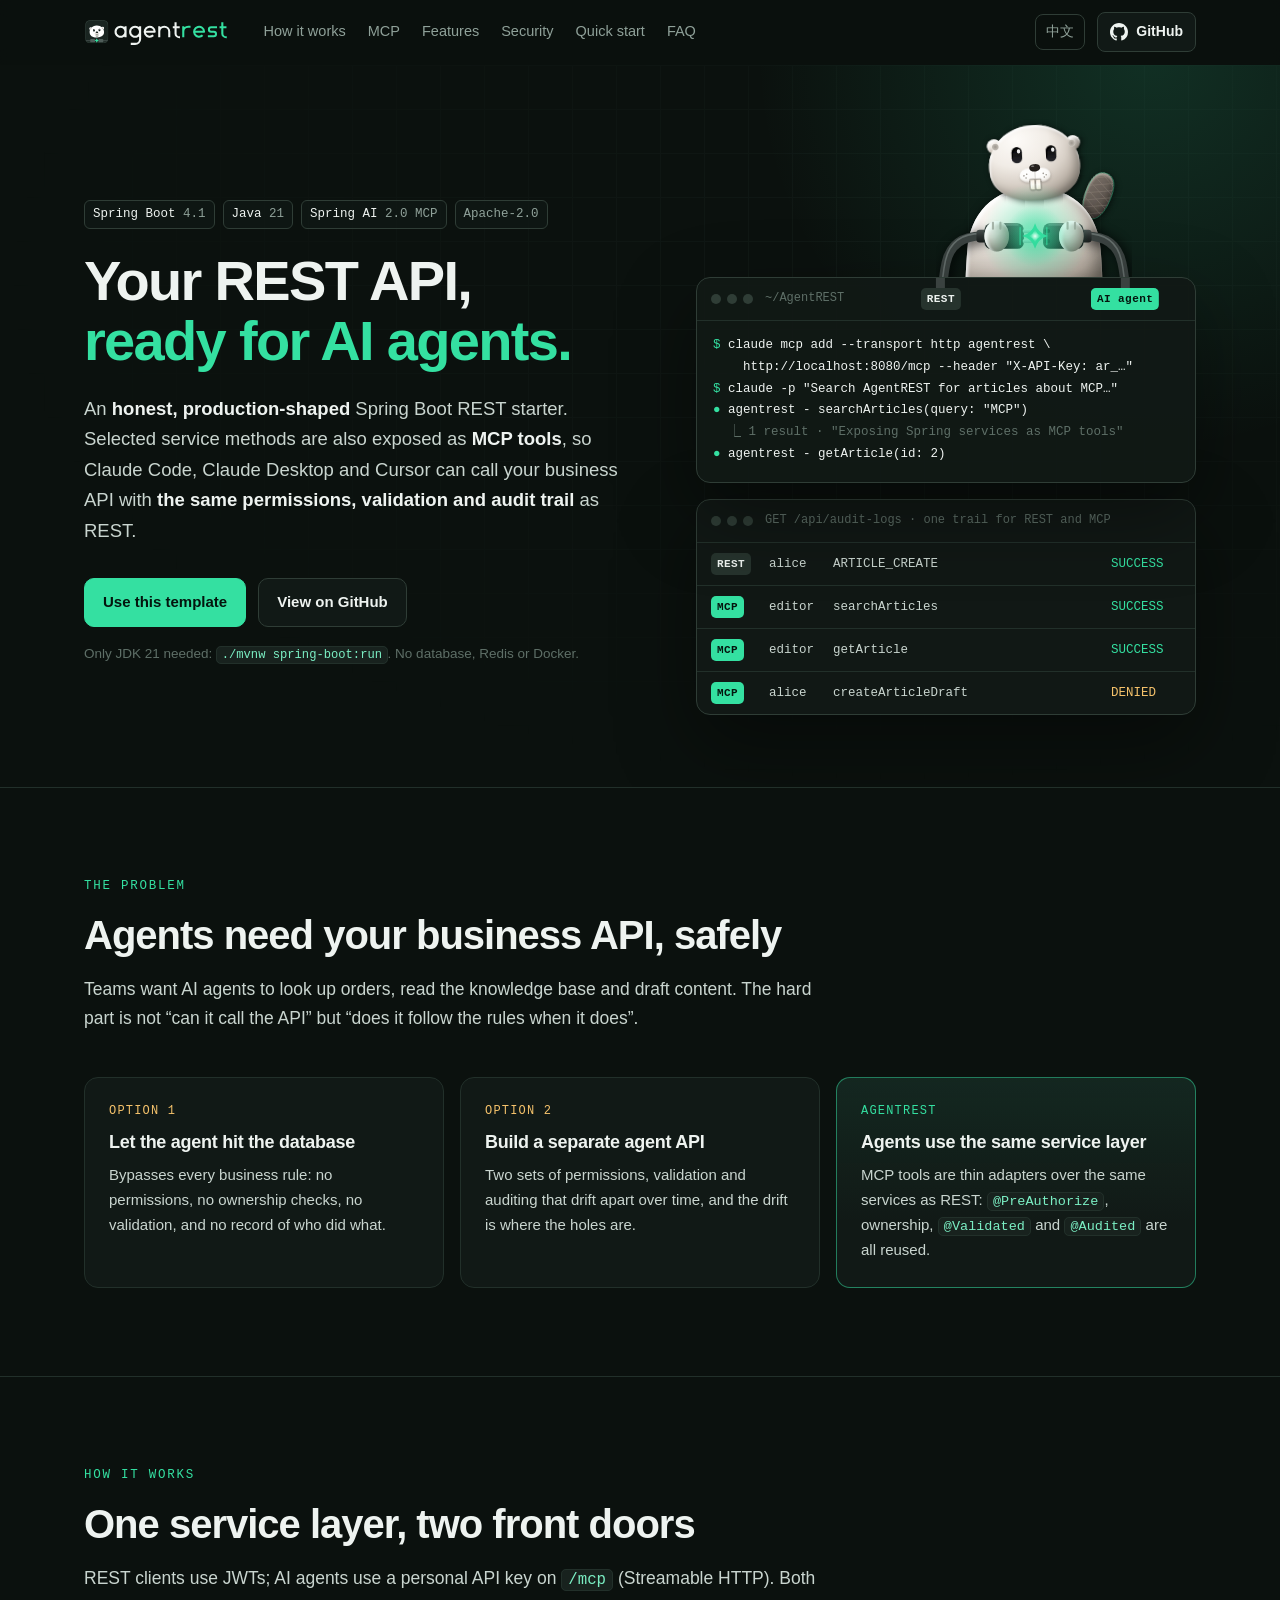
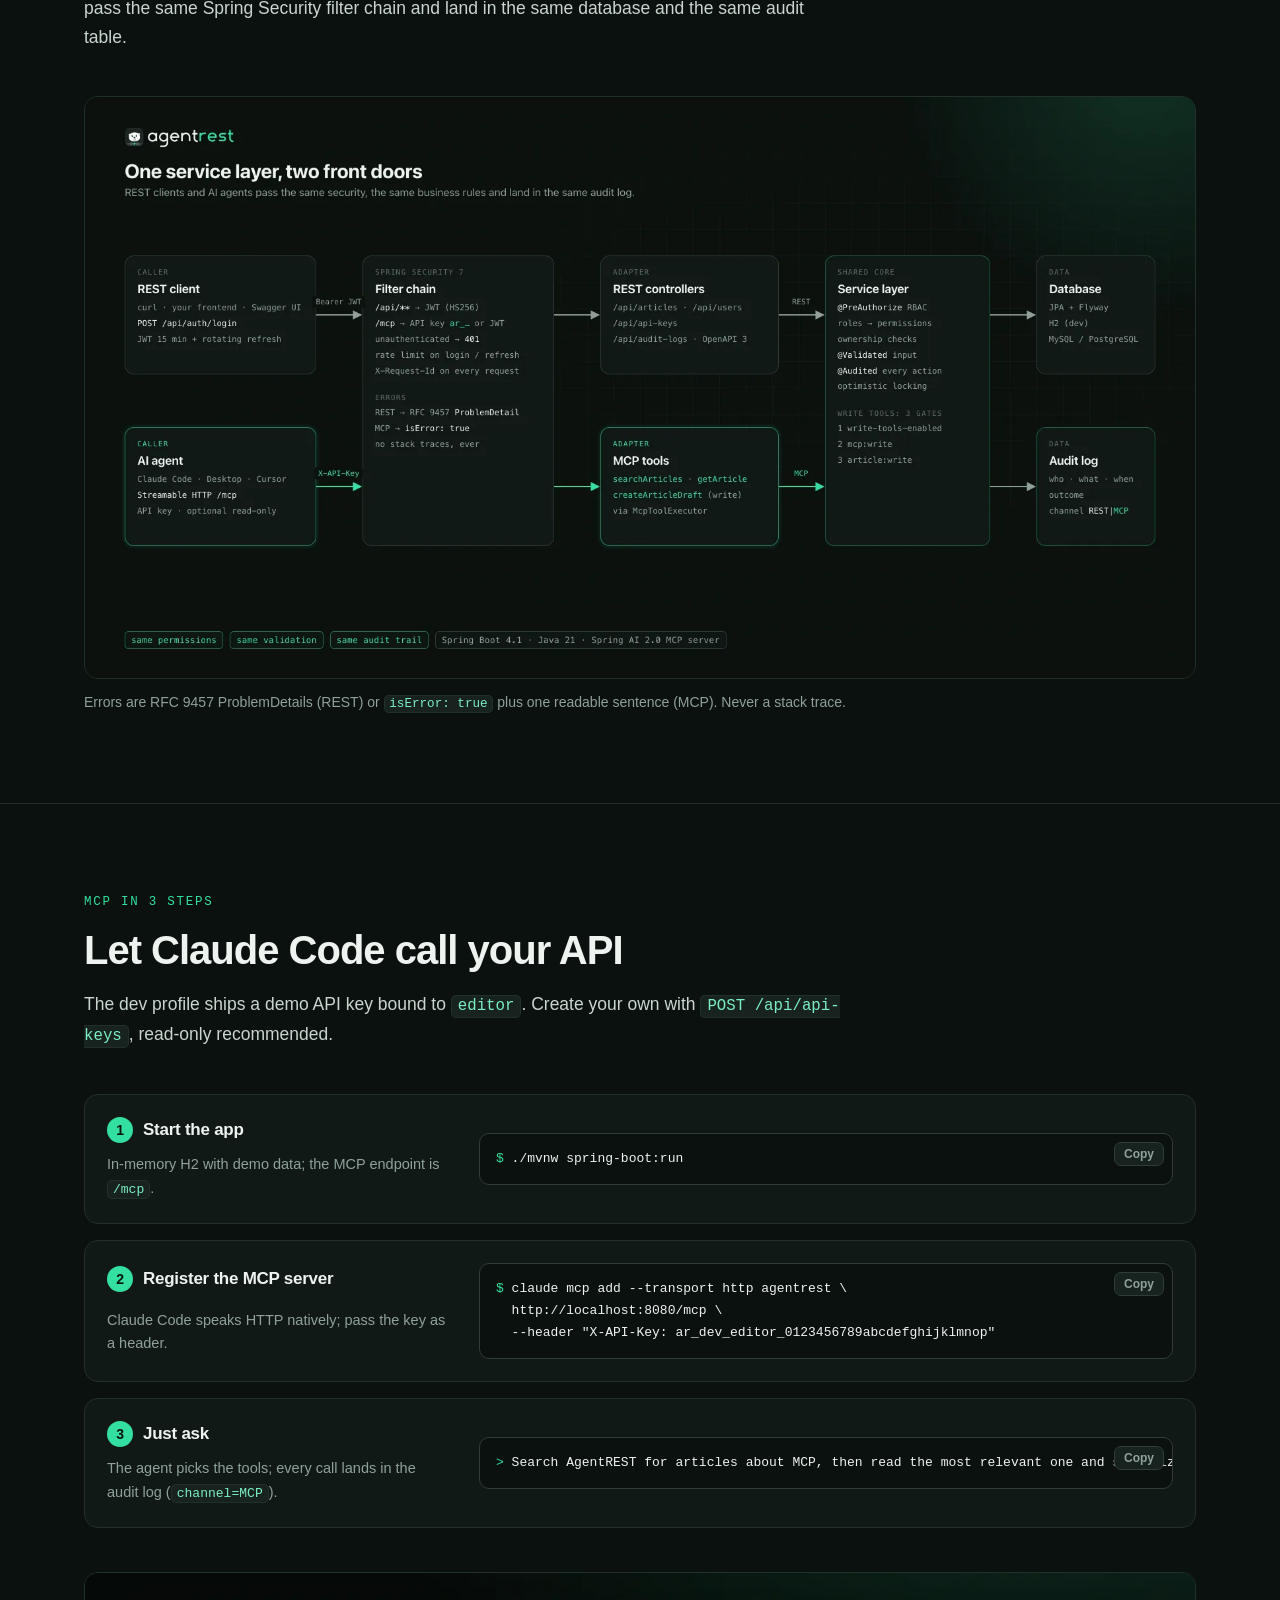
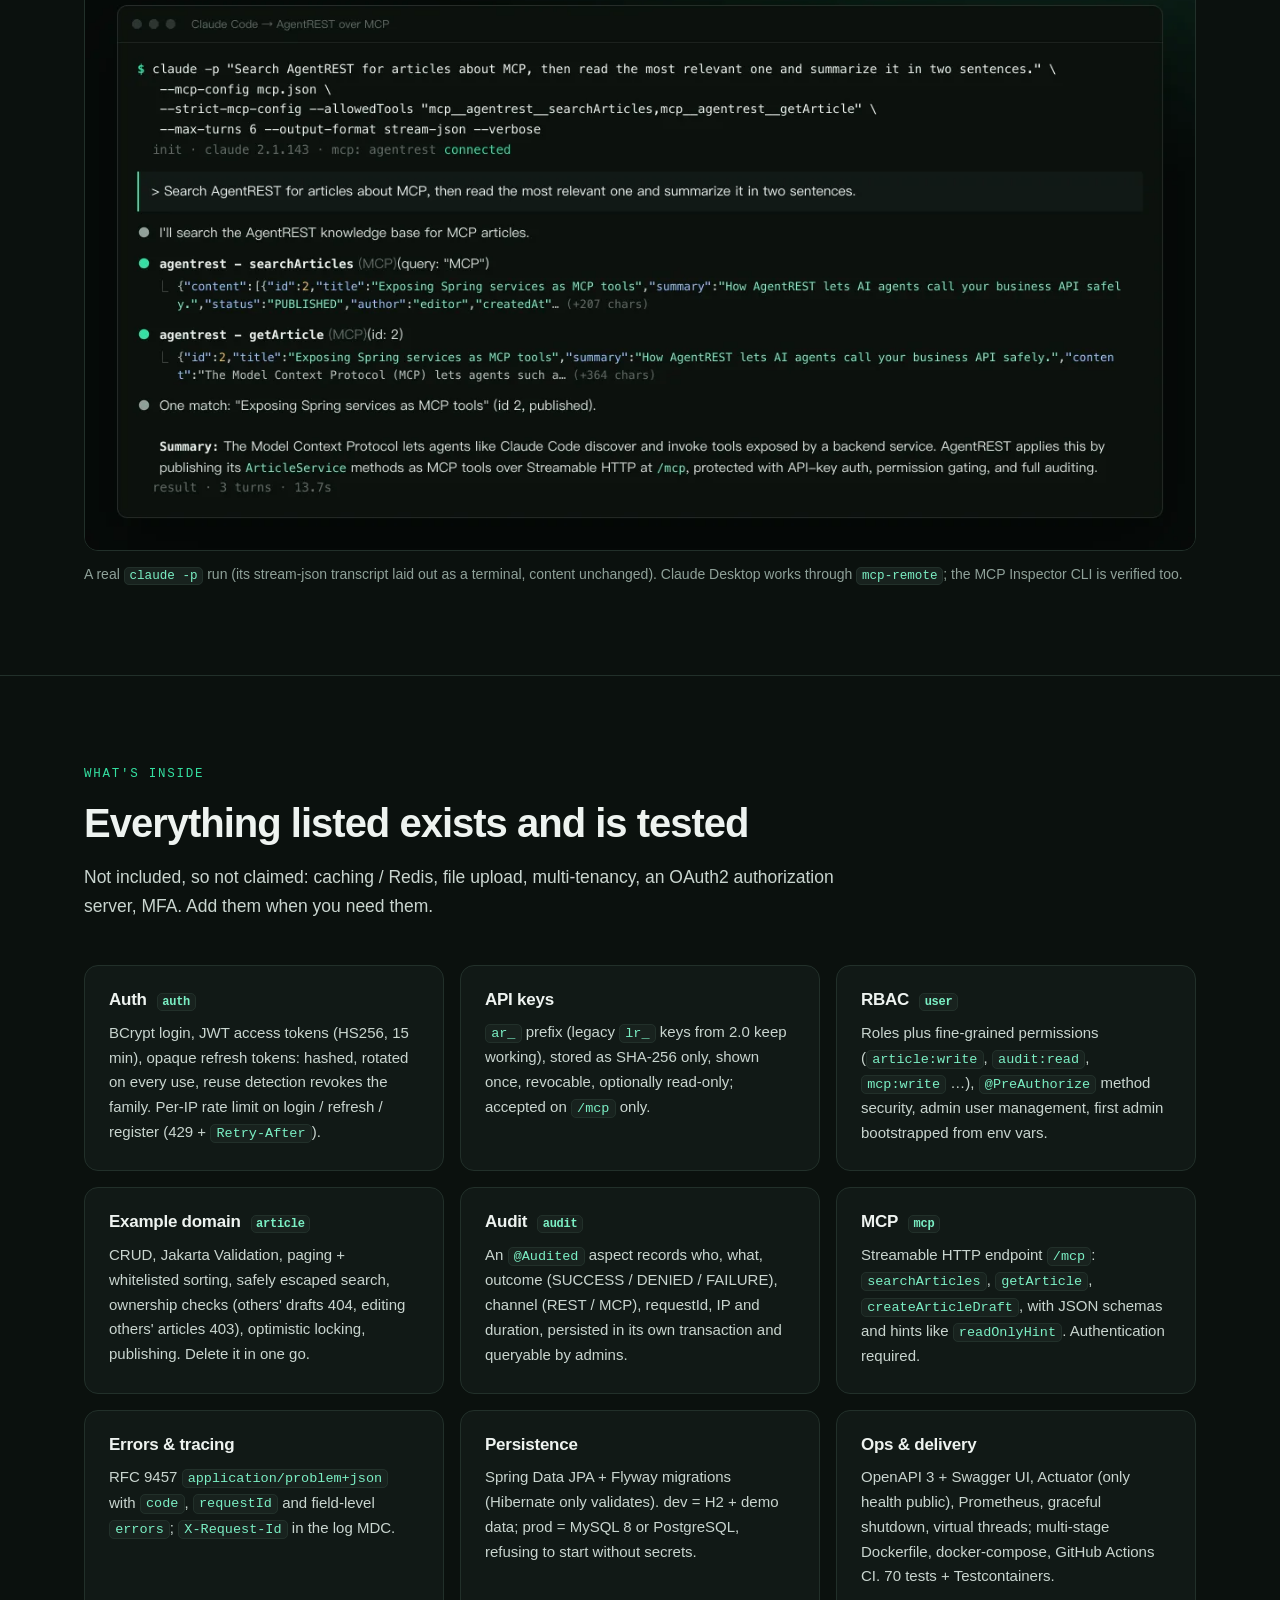
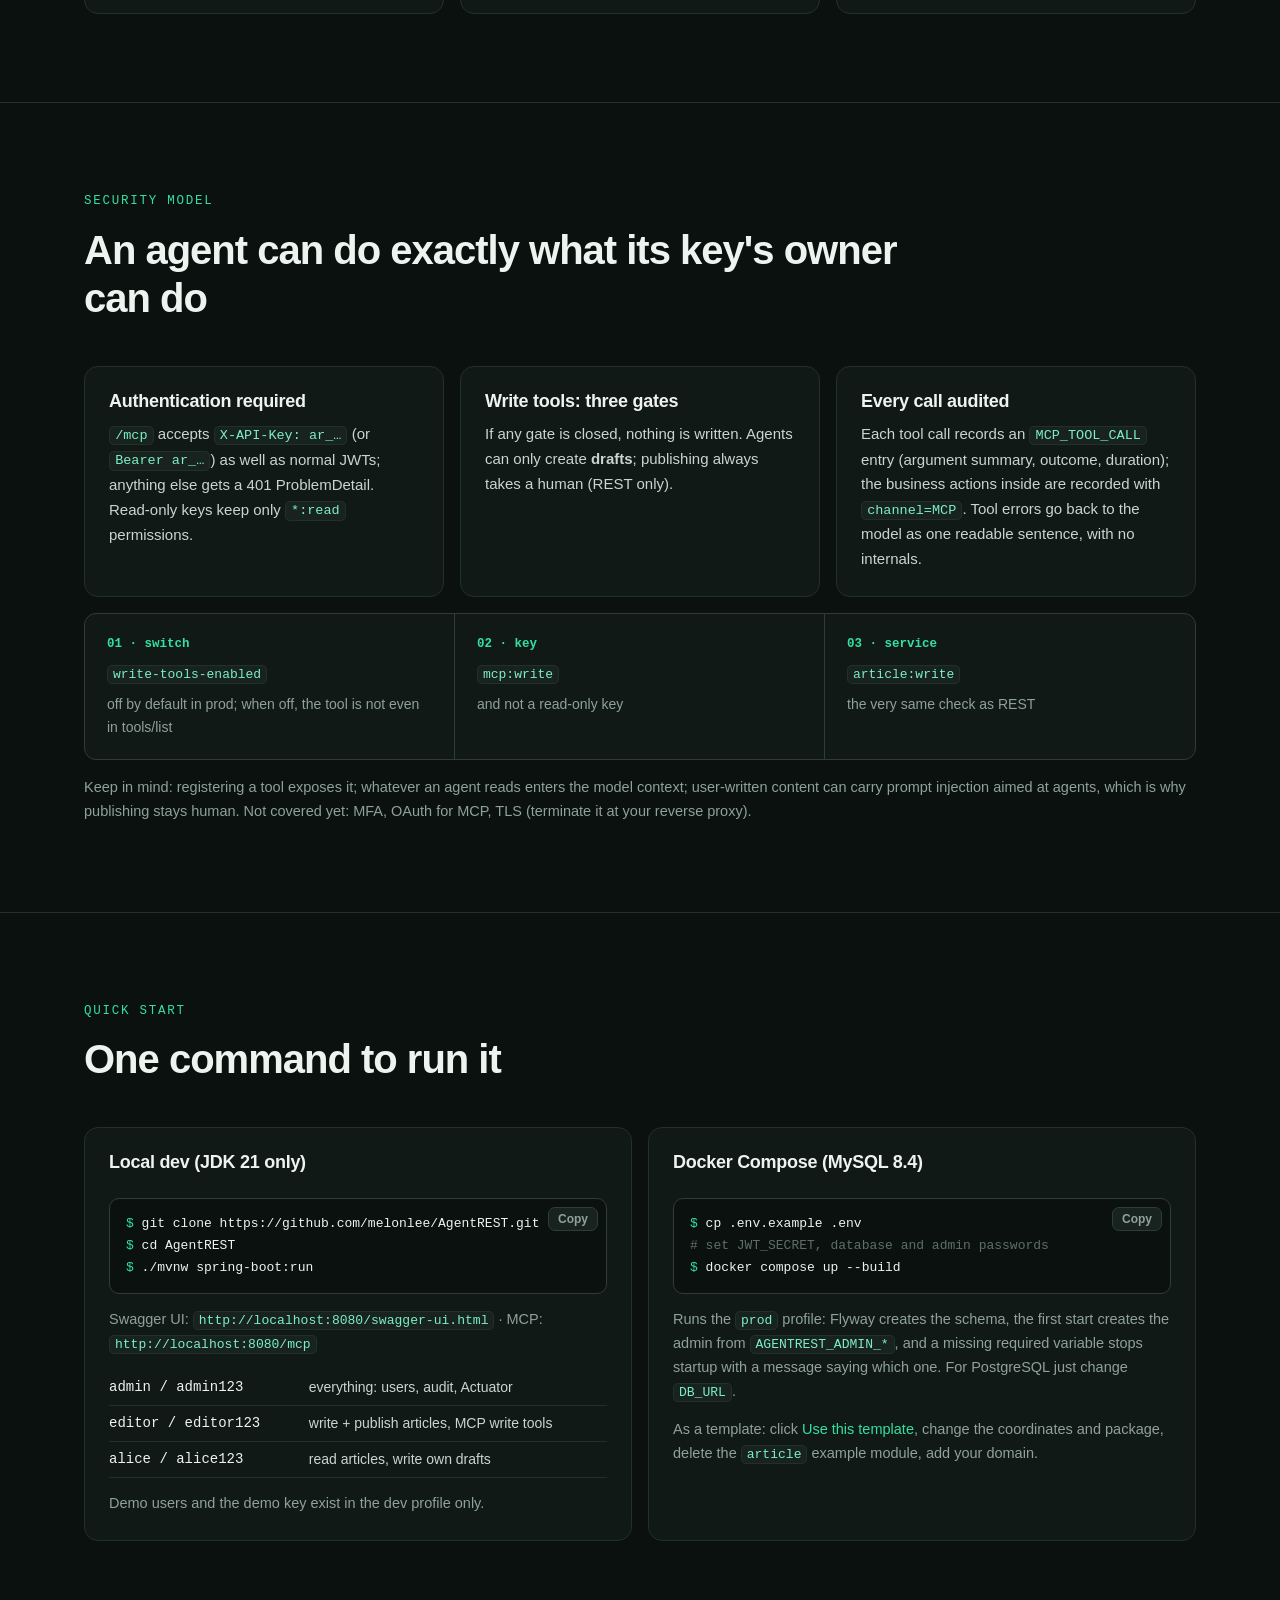
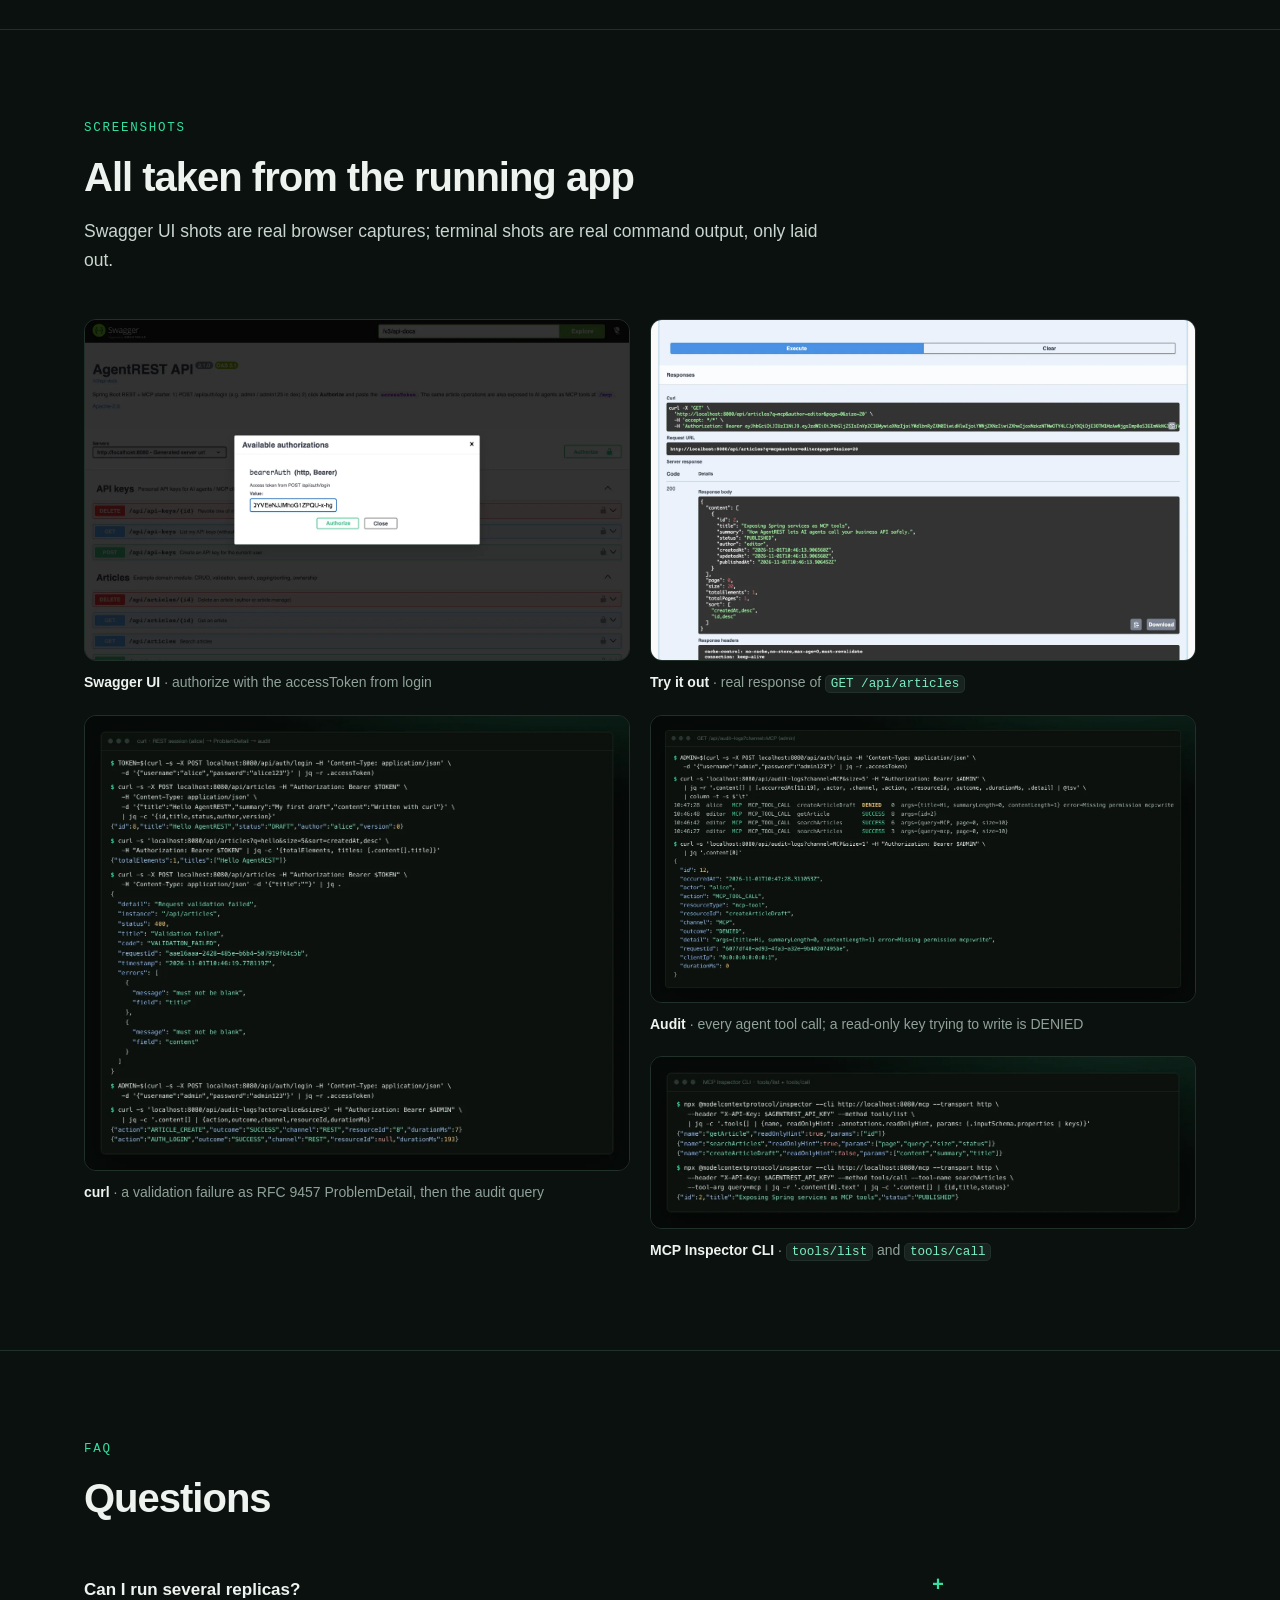
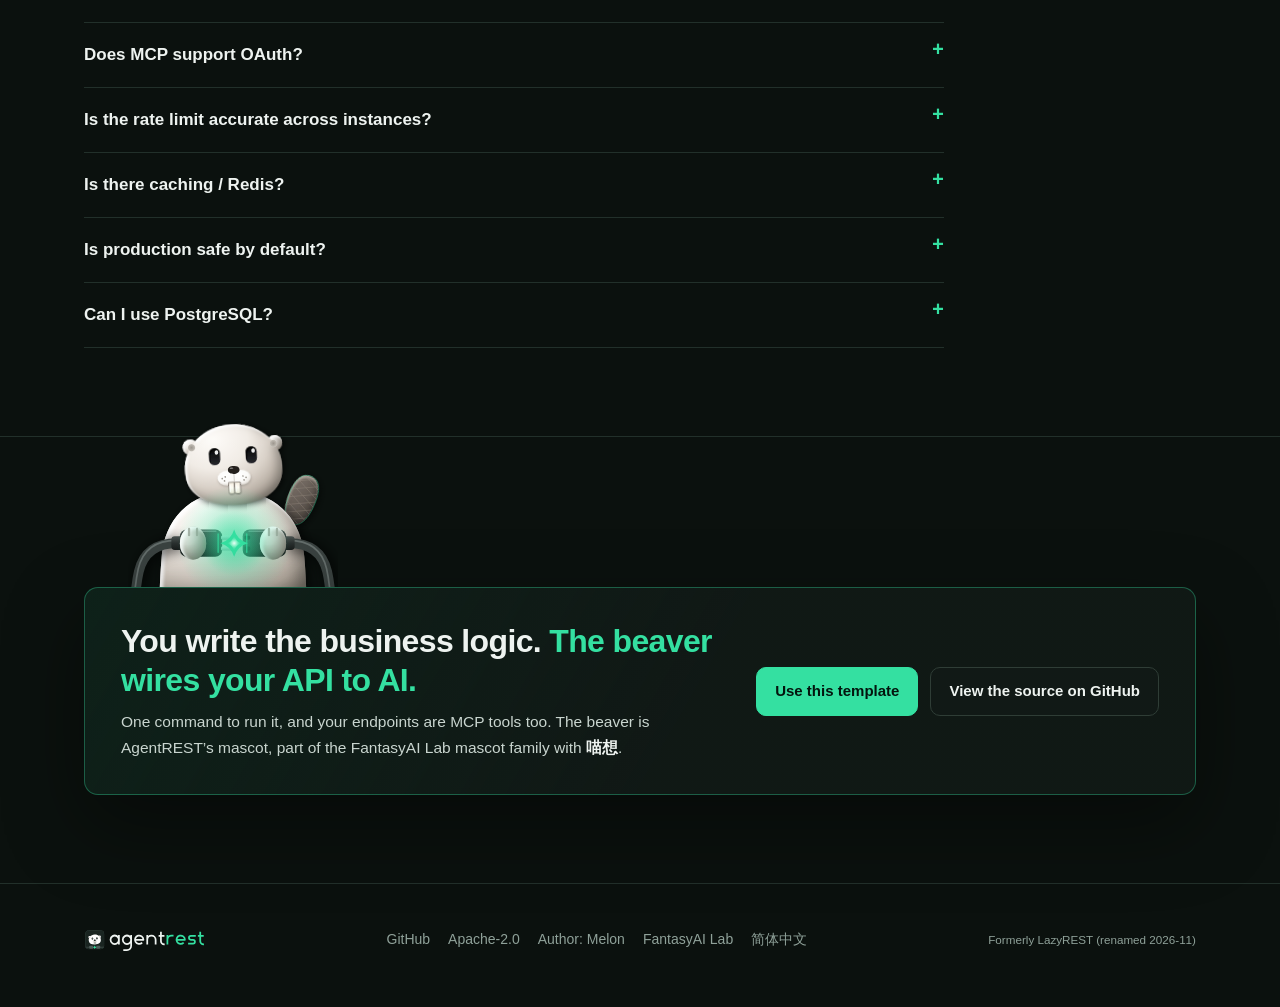
==== commit 200f17bc: "docs: correct the test count to 70 in READMEs, website and poster Co-Authored-By: Claude Opus 4.7 <n" ====
--- a/website/en/index.html
+++ b/website/en/index.html
@@ -169,7 +169,7 @@
           <div class="tile"><h3>MCP <code>mcp</code></h3><p>Streamable HTTP endpoint <code>/mcp</code>: <code>searchArticles</code>, <code>getArticle</code>, <code>createArticleDraft</code>, with JSON schemas and hints like <code>readOnlyHint</code>. Authentication required.</p></div>
           <div class="tile"><h3>Errors &amp; tracing</h3><p>RFC 9457 <code>application/problem+json</code> with <code>code</code>, <code>requestId</code> and field-level <code>errors</code>; <code>X-Request-Id</code> in the log MDC.</p></div>
           <div class="tile"><h3>Persistence</h3><p>Spring Data JPA + Flyway migrations (Hibernate only validates). dev = H2 + demo data; prod = MySQL 8 or PostgreSQL, refusing to start without secrets.</p></div>
-          <div class="tile"><h3>Ops &amp; delivery</h3><p>OpenAPI 3 + Swagger UI, Actuator (only health public), Prometheus, graceful shutdown, virtual threads; multi-stage Dockerfile, docker-compose, GitHub Actions CI. 68 tests + Testcontainers.</p></div>
+          <div class="tile"><h3>Ops &amp; delivery</h3><p>OpenAPI 3 + Swagger UI, Actuator (only health public), Prometheus, graceful shutdown, virtual threads; multi-stage Dockerfile, docker-compose, GitHub Actions CI. 70 tests + Testcontainers.</p></div>
         </div>
       </div>
     </section>
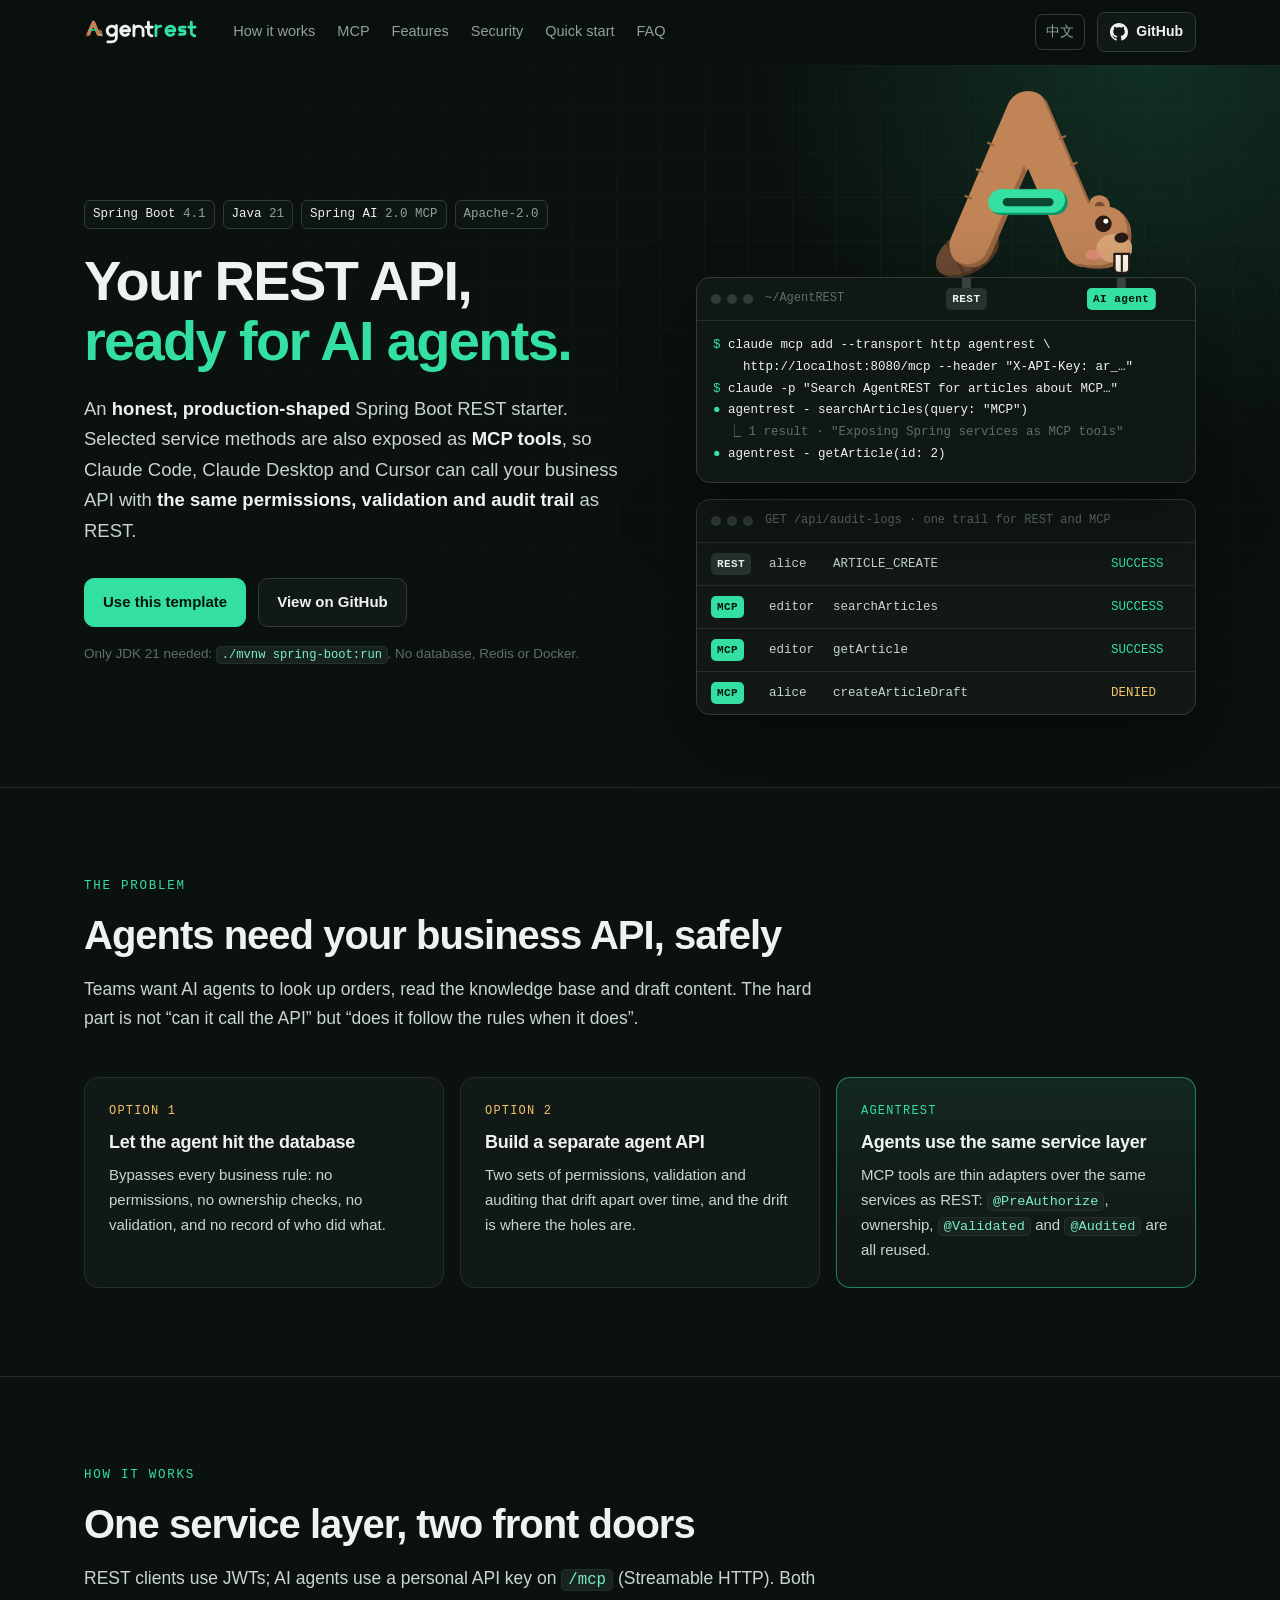
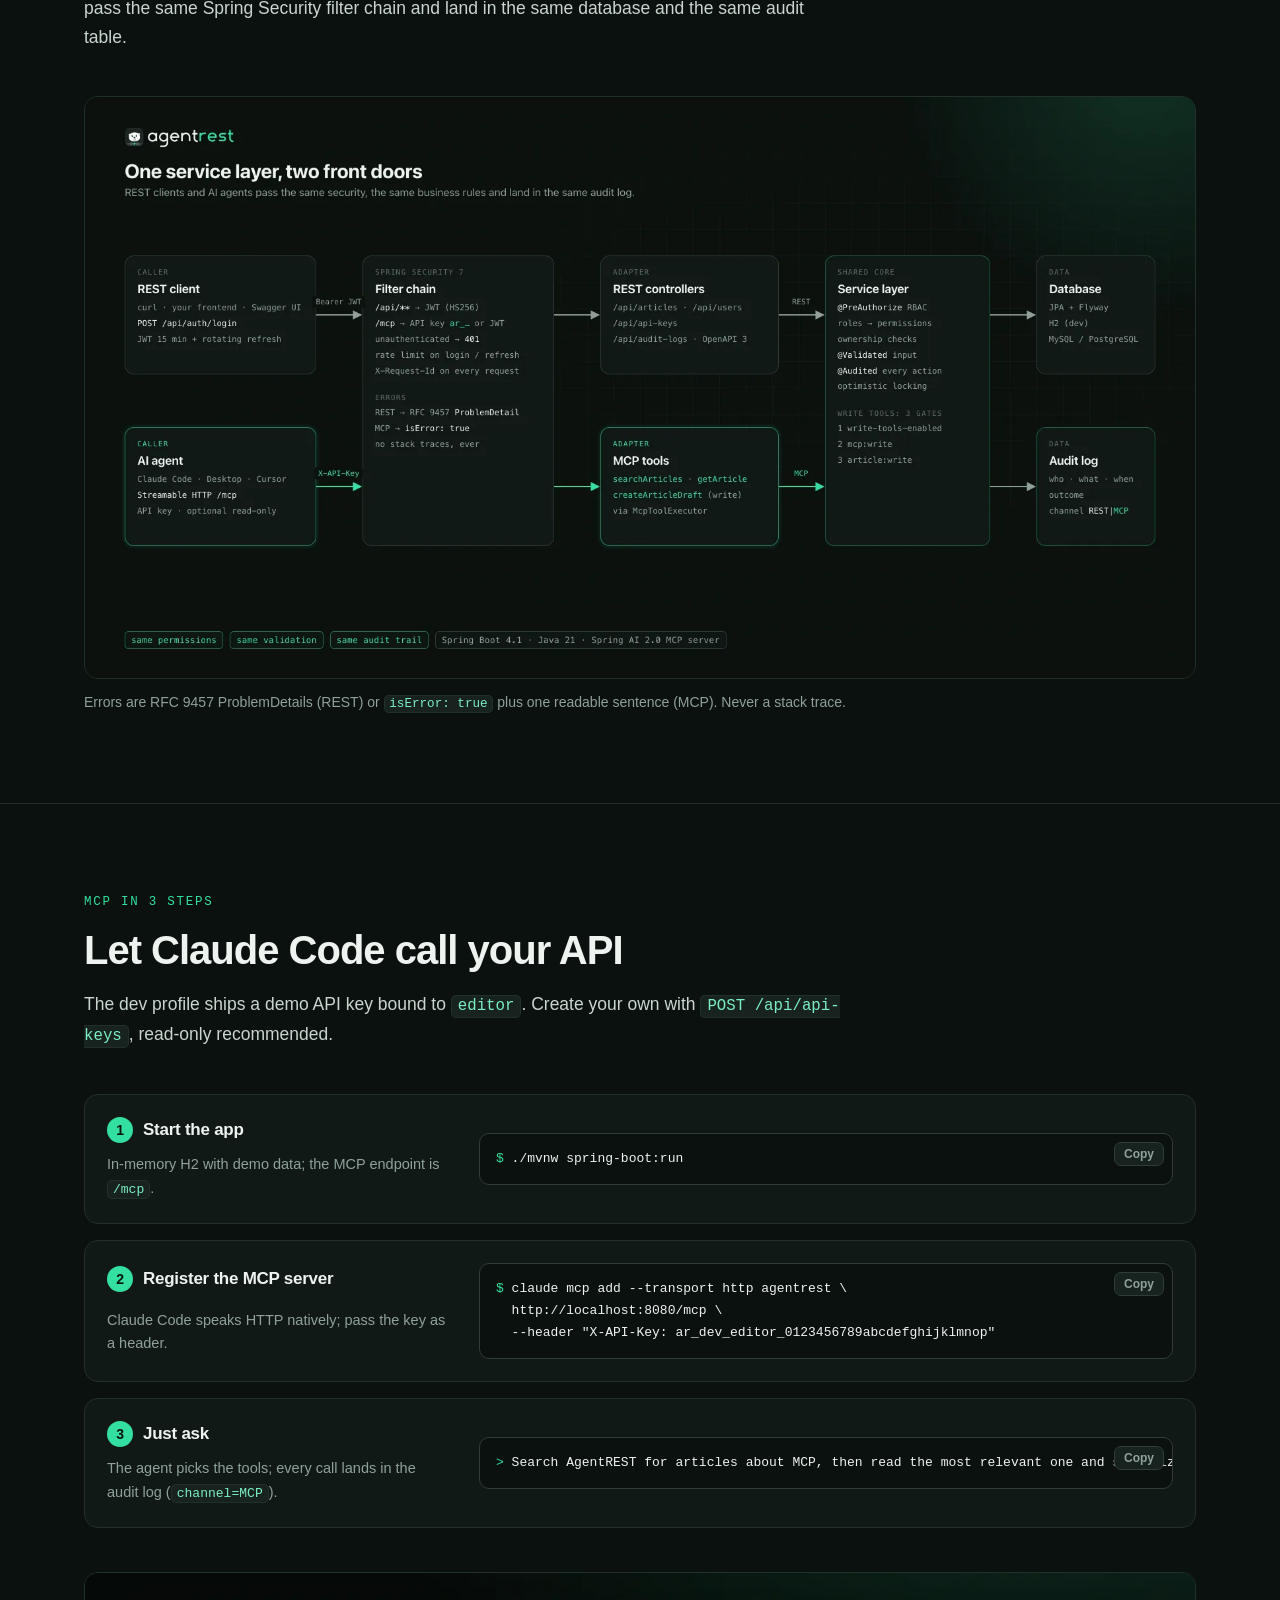
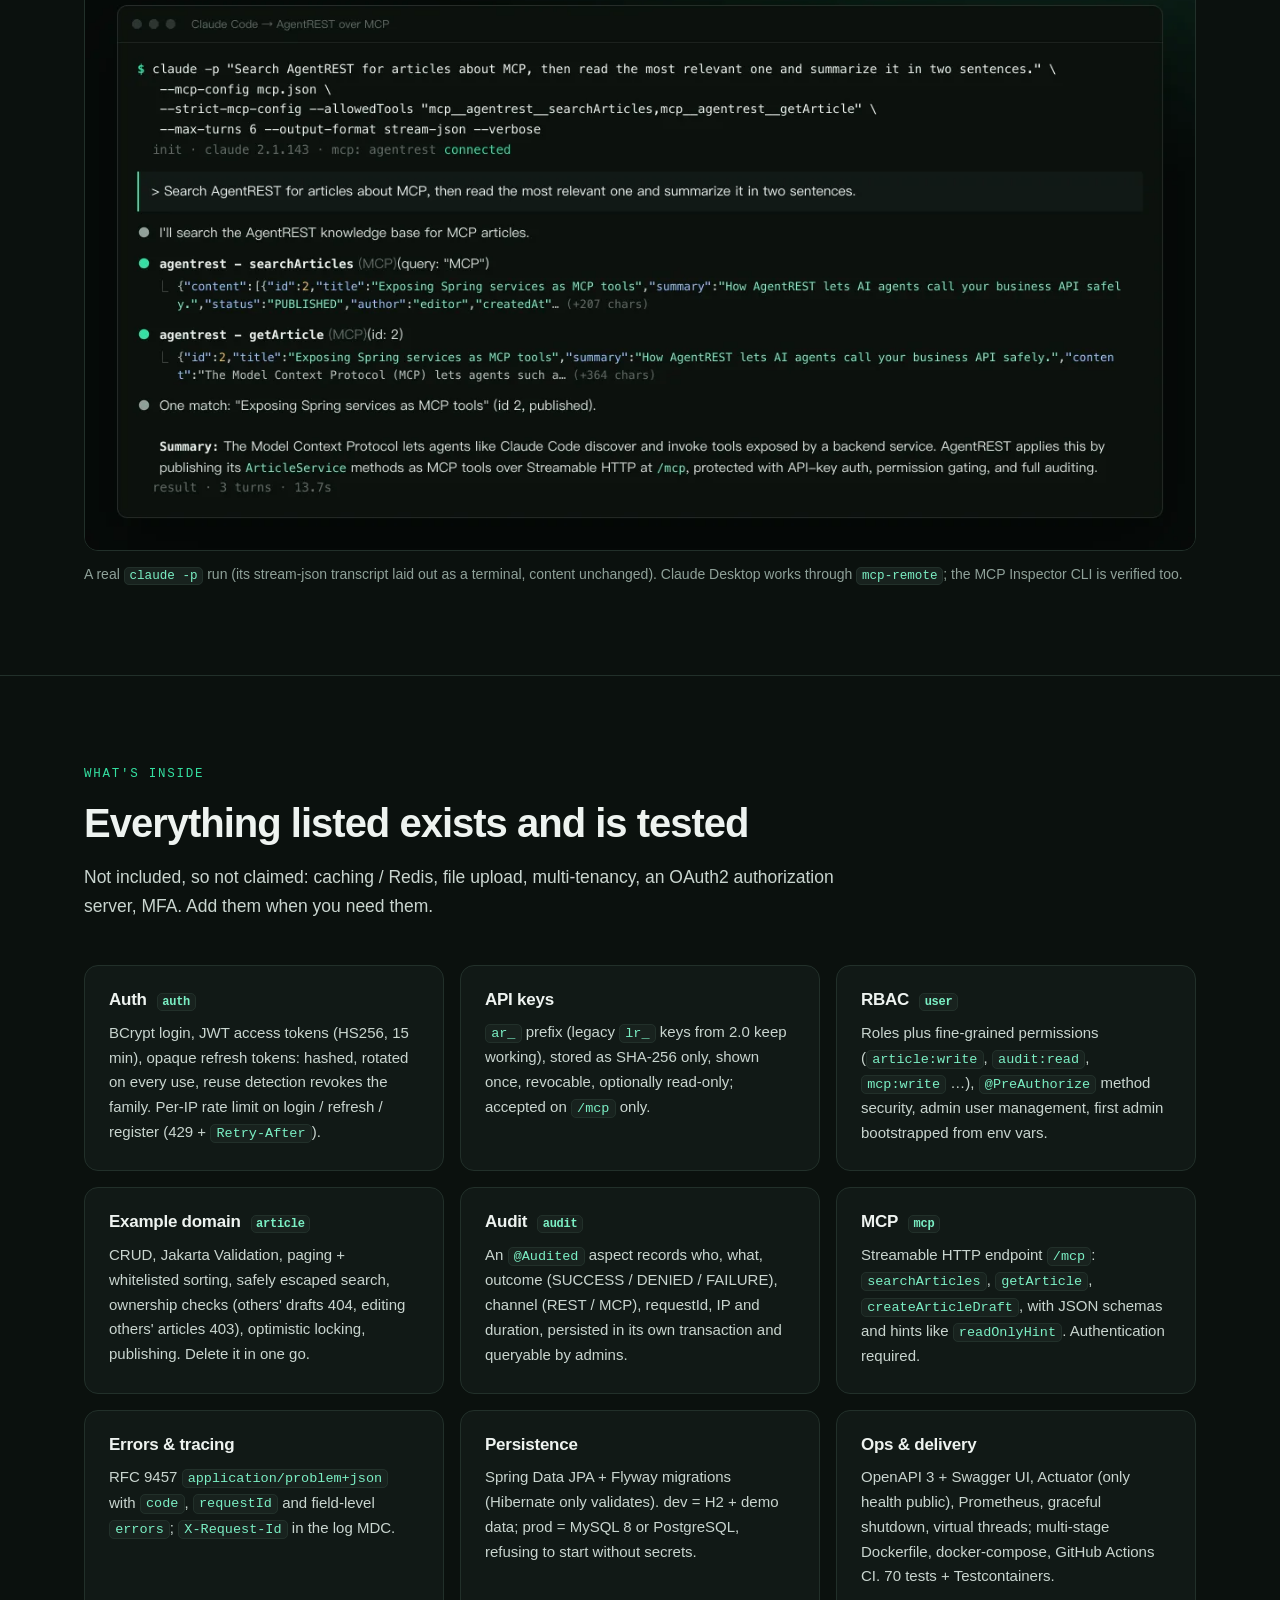
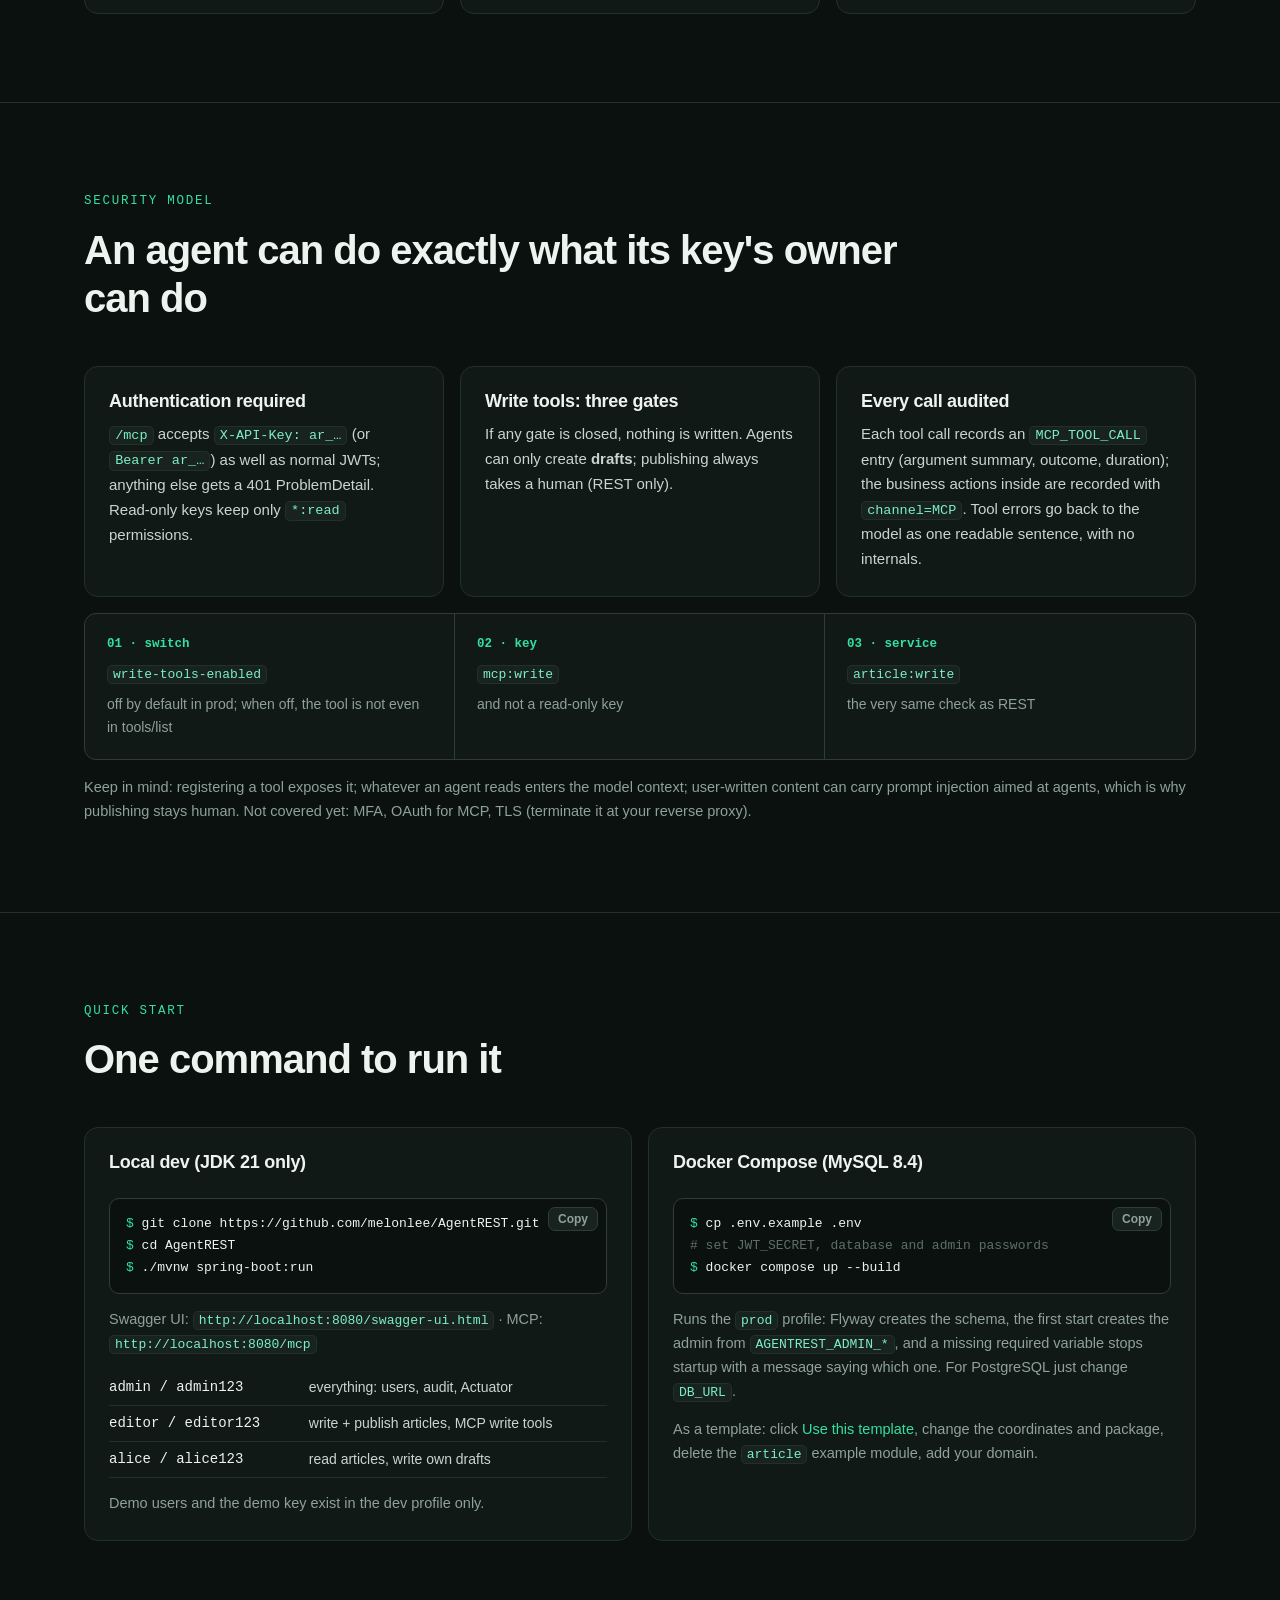
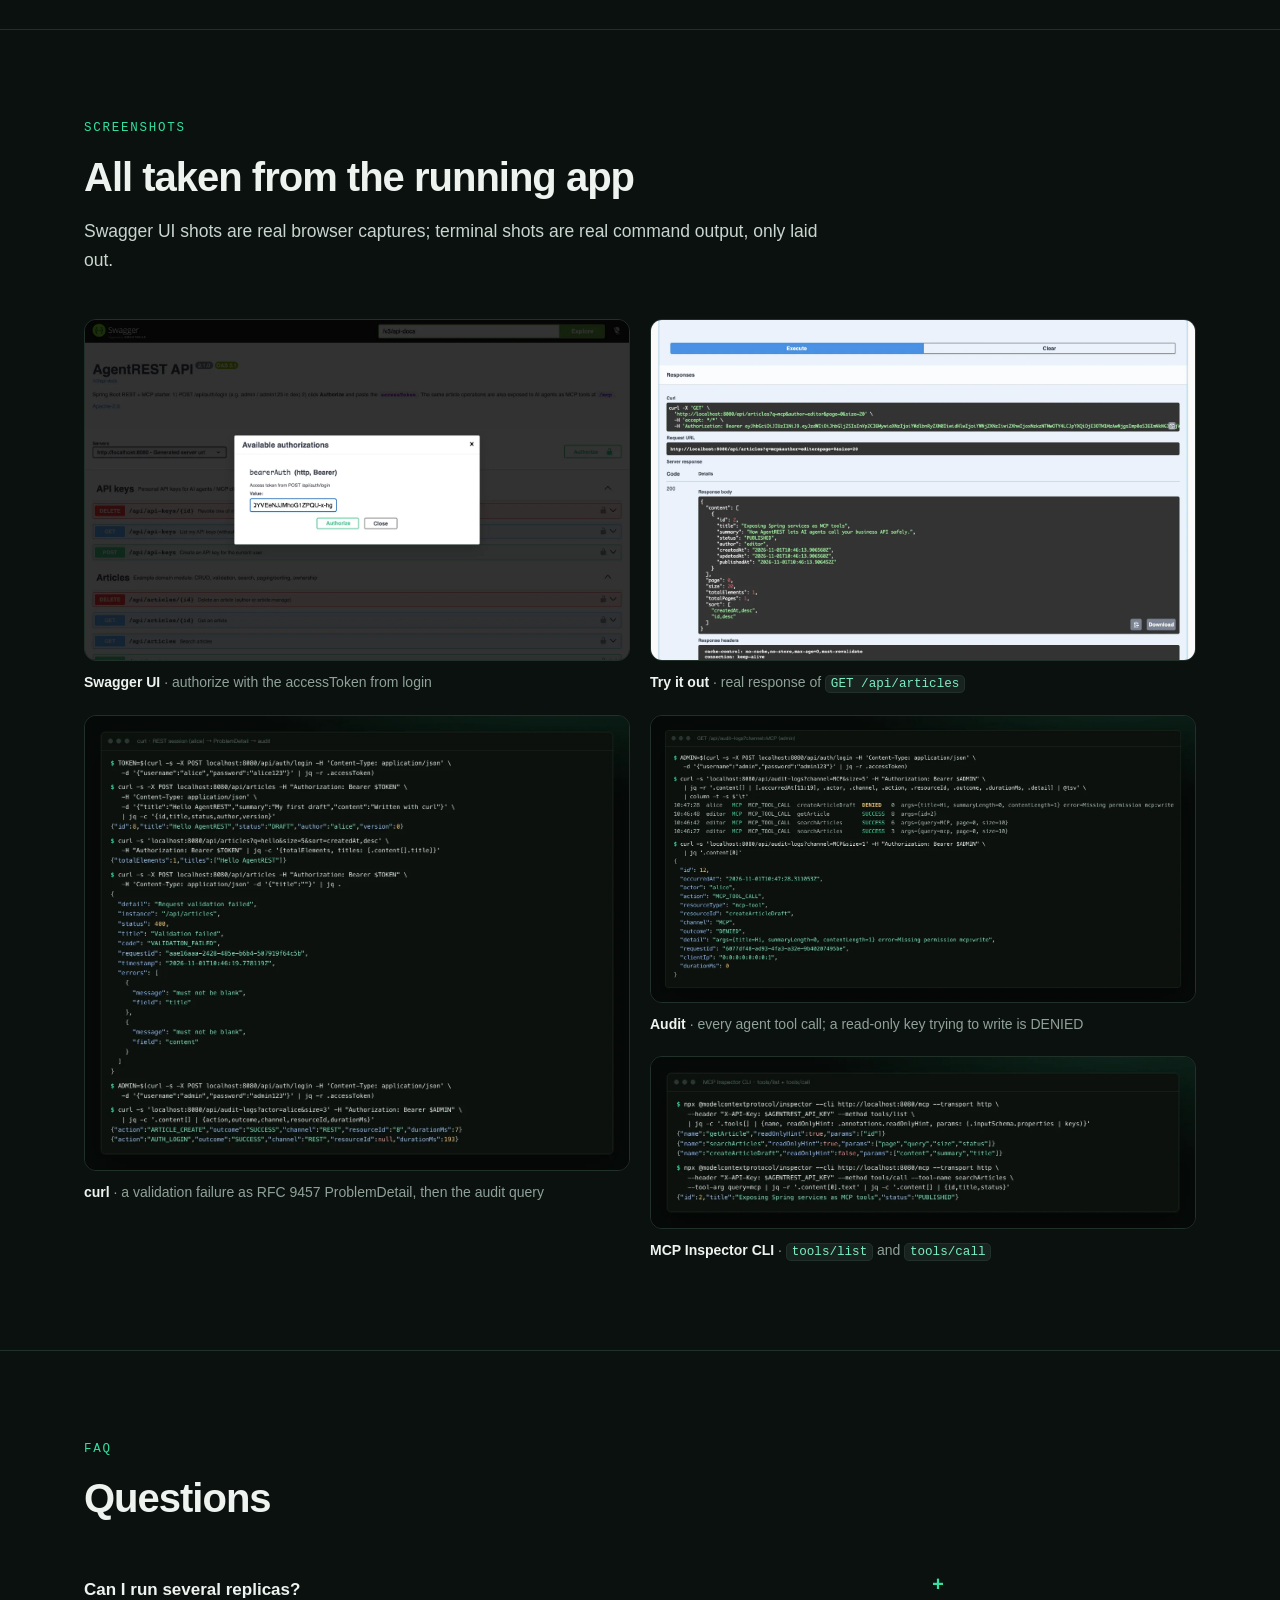
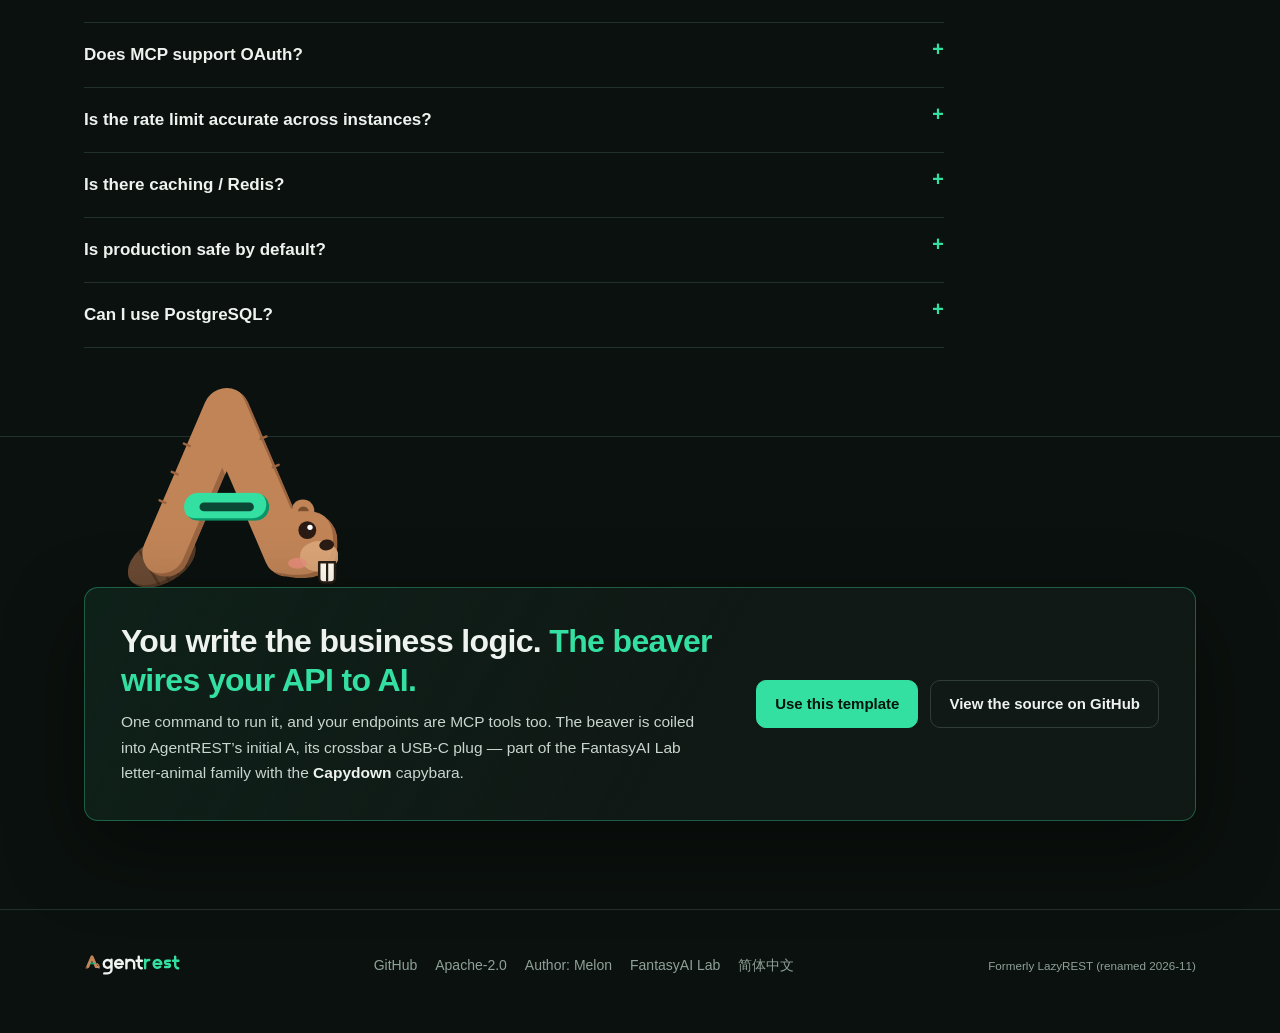
==== commit c89d3e7d: "feat(brand): redraw the beaver as a capital A with a USB-C crossbar The mascot joins the FantasyAI L" ====
--- a/website/en/index.html
+++ b/website/en/index.html
@@ -75,7 +75,7 @@
         </div>
         <div class="hero-stack">
           <div class="peek">
-          <img class="beaver" src="../assets/agentrest-beaver.svg" width="824" height="824" alt="The AgentREST beaver mascot" />
+          <img class="beaver" src="../assets/agentrest-beaver.svg" width="849" height="805" alt="The AgentREST beaver mascot" />
           <div class="card term">
             <div class="card-head"><span class="dots"><i></i><i></i><i></i></span><span class="sockets" aria-hidden="true"><span class="tag rest">REST</span><span class="tag mcp">AI agent</span></span><span>~/AgentREST</span></div>
 <pre><span class="p">$</span> claude mcp add --transport http agentrest \
@@ -254,11 +254,11 @@
     <section class="closing" aria-label="Get started">
       <div class="wrap">
         <div class="peek">
-          <img class="beaver" src="../assets/agentrest-beaver.svg" width="824" height="824" alt="" loading="lazy" />
+          <img class="beaver" src="../assets/agentrest-beaver.svg" width="849" height="805" alt="" loading="lazy" />
           <div class="card closing-card">
             <div>
               <h2>You write the business logic. <em>The beaver wires your API to AI.</em></h2>
-              <p>One command to run it, and your endpoints are MCP tools too. The beaver is AgentREST’s mascot, part of the FantasyAI Lab mascot family with <b>喵想</b>.</p>
+              <p>One command to run it, and your endpoints are MCP tools too. The beaver is coiled into AgentREST’s initial A, its crossbar a USB-C plug — part of the FantasyAI Lab letter-animal family with the <b>Capydown</b> capybara.</p>
             </div>
             <div class="cta">
               <a class="btn primary" href="https://github.com/melonlee/AgentREST/generate">Use this template</a>
--- a/website/assets/site.css
+++ b/website/assets/site.css
@@ -210,18 +210,19 @@
   .step .code { grid-column: 1; grid-row: auto; }
 }
 
-/* beaver mascot: rises from behind a card, joining two plugs; its cables run down into the card below */
+/* beaver mascot: the letter-animal A rises from behind a card, its paddle tail and its buck-toothed
+   head standing on the card's top edge */
 .peek { position: relative; min-width: 0; }
 .peek { --bw: 196px; --br: 64px; }
 .peek > .beaver { position: absolute; bottom: 100%; right: var(--br); width: var(--bw); height: auto; pointer-events: none; animation: rise .9s cubic-bezier(.2,.8,.2,1) .25s both; }
 .peek > .card { position: relative; z-index: 1; }
 .hero-stack { padding-top: 128px; }
-/* Hero: the beaver's two cables end at the card's top edge (at 3% / 97% of the figure width) and
-   continue into two "sockets" in the card header - REST on one side, AI agent (MCP) on the other. */
+/* Hero: the A's two feet land on the card's top edge (at 16% / 95% of the figure width), each over a
+   "socket" in the card header - REST under one, AI agent (MCP) under the other. */
 .sockets { position: absolute; top: 0; right: var(--br); width: var(--bw); height: 0; }
 .sockets .tag { position: absolute; top: 10px; transform: translateX(-50%); white-space: nowrap; animation: plug-in .4s ease-out 1s both; }
-.sockets .tag:first-child { left: 3%; }
-.sockets .tag:last-child { left: 97%; }
+.sockets .tag:first-child { left: 16%; }
+.sockets .tag:last-child { left: 95%; }
 .sockets .tag::before { content: ""; position: absolute; left: 50%; bottom: 100%; width: 9px; height: 11px; margin-left: -4.5px; background: #3a4240; }
 @keyframes plug-in { from { opacity: 0; } }
 @keyframes rise { from { transform: translateY(40%); } }
